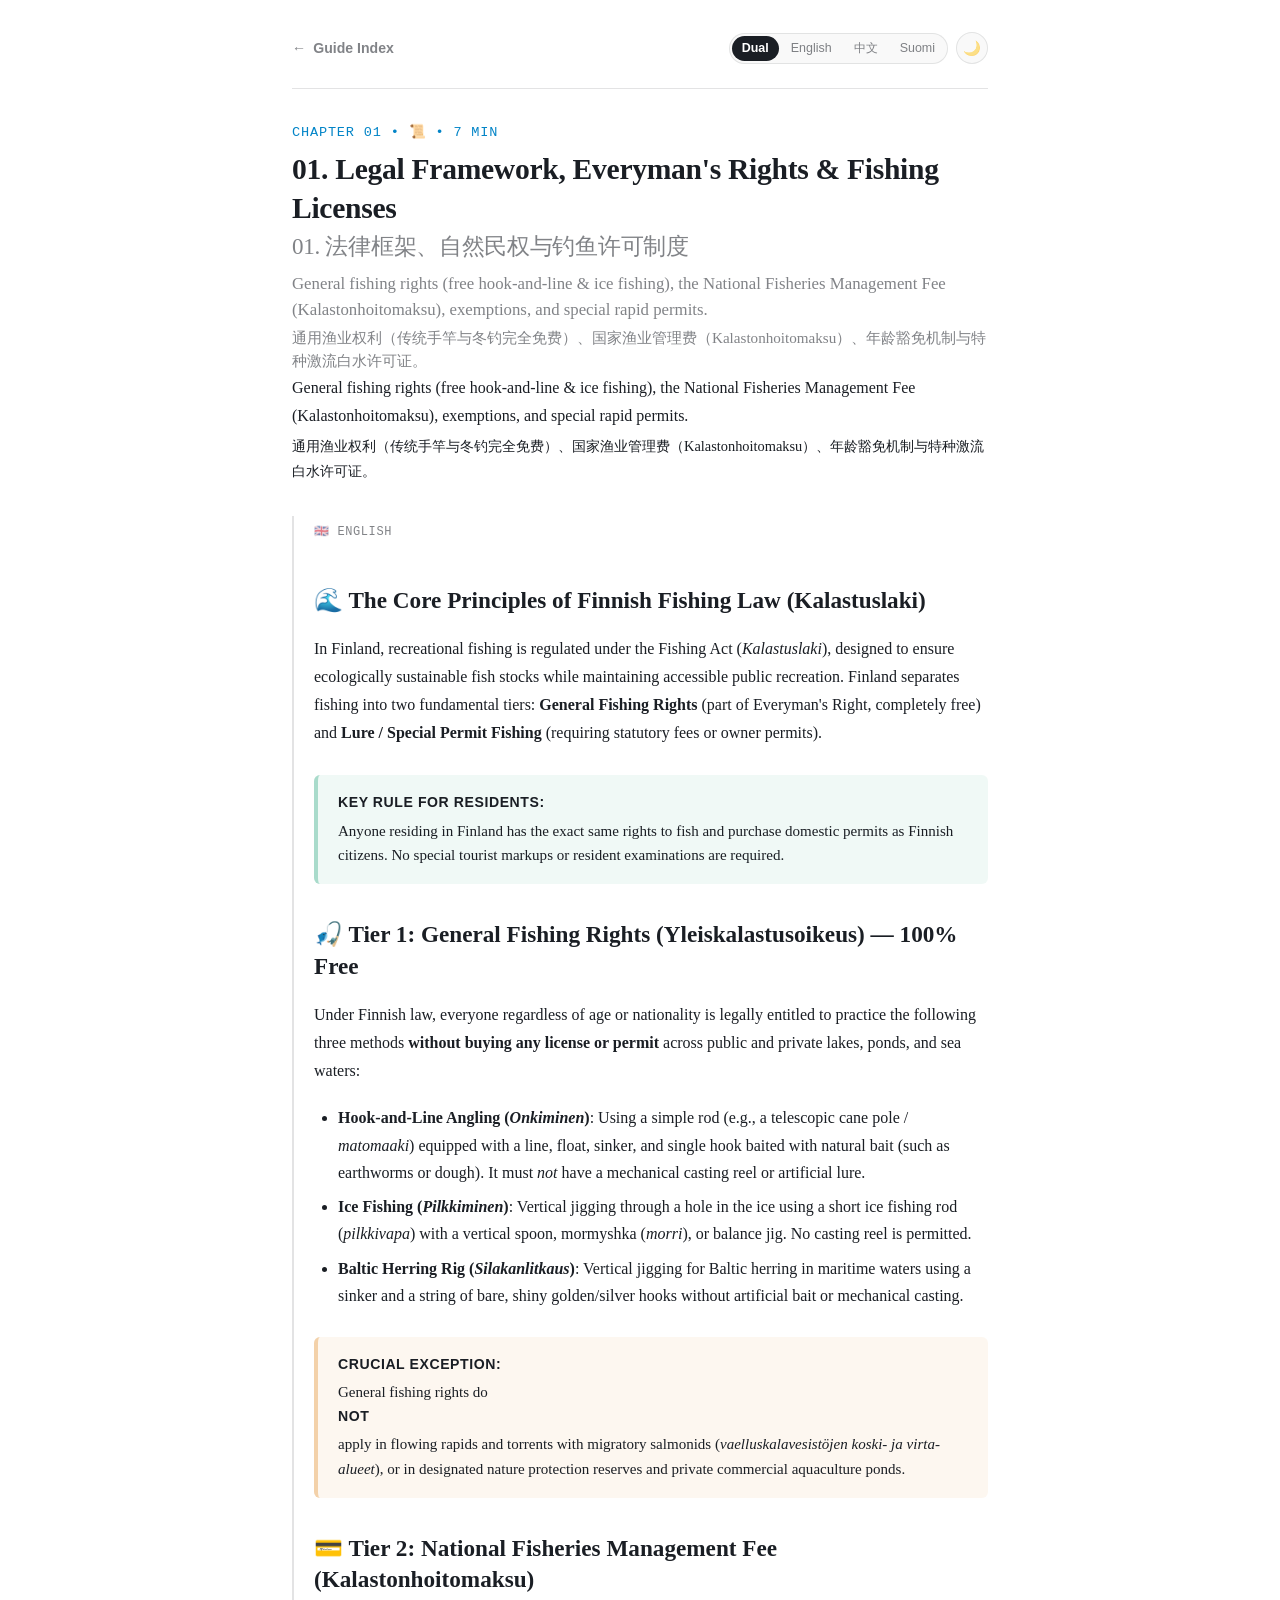
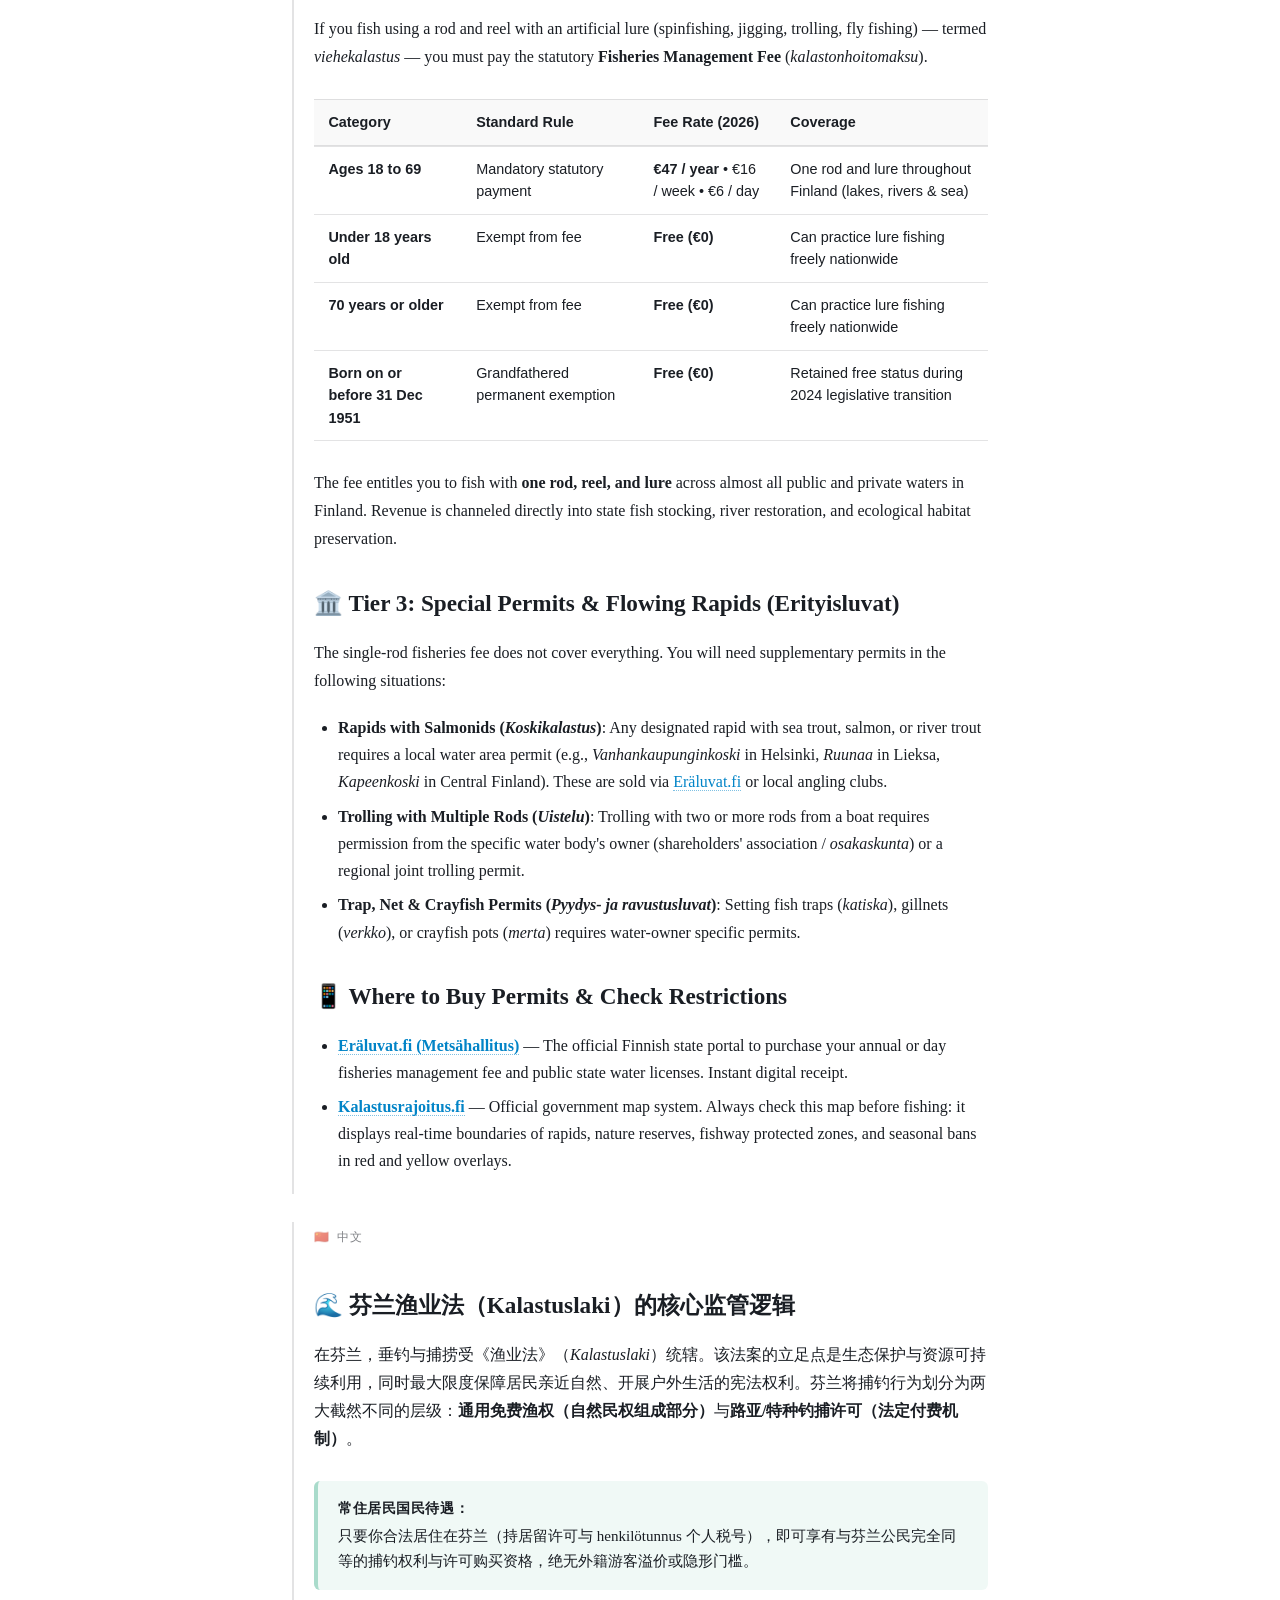
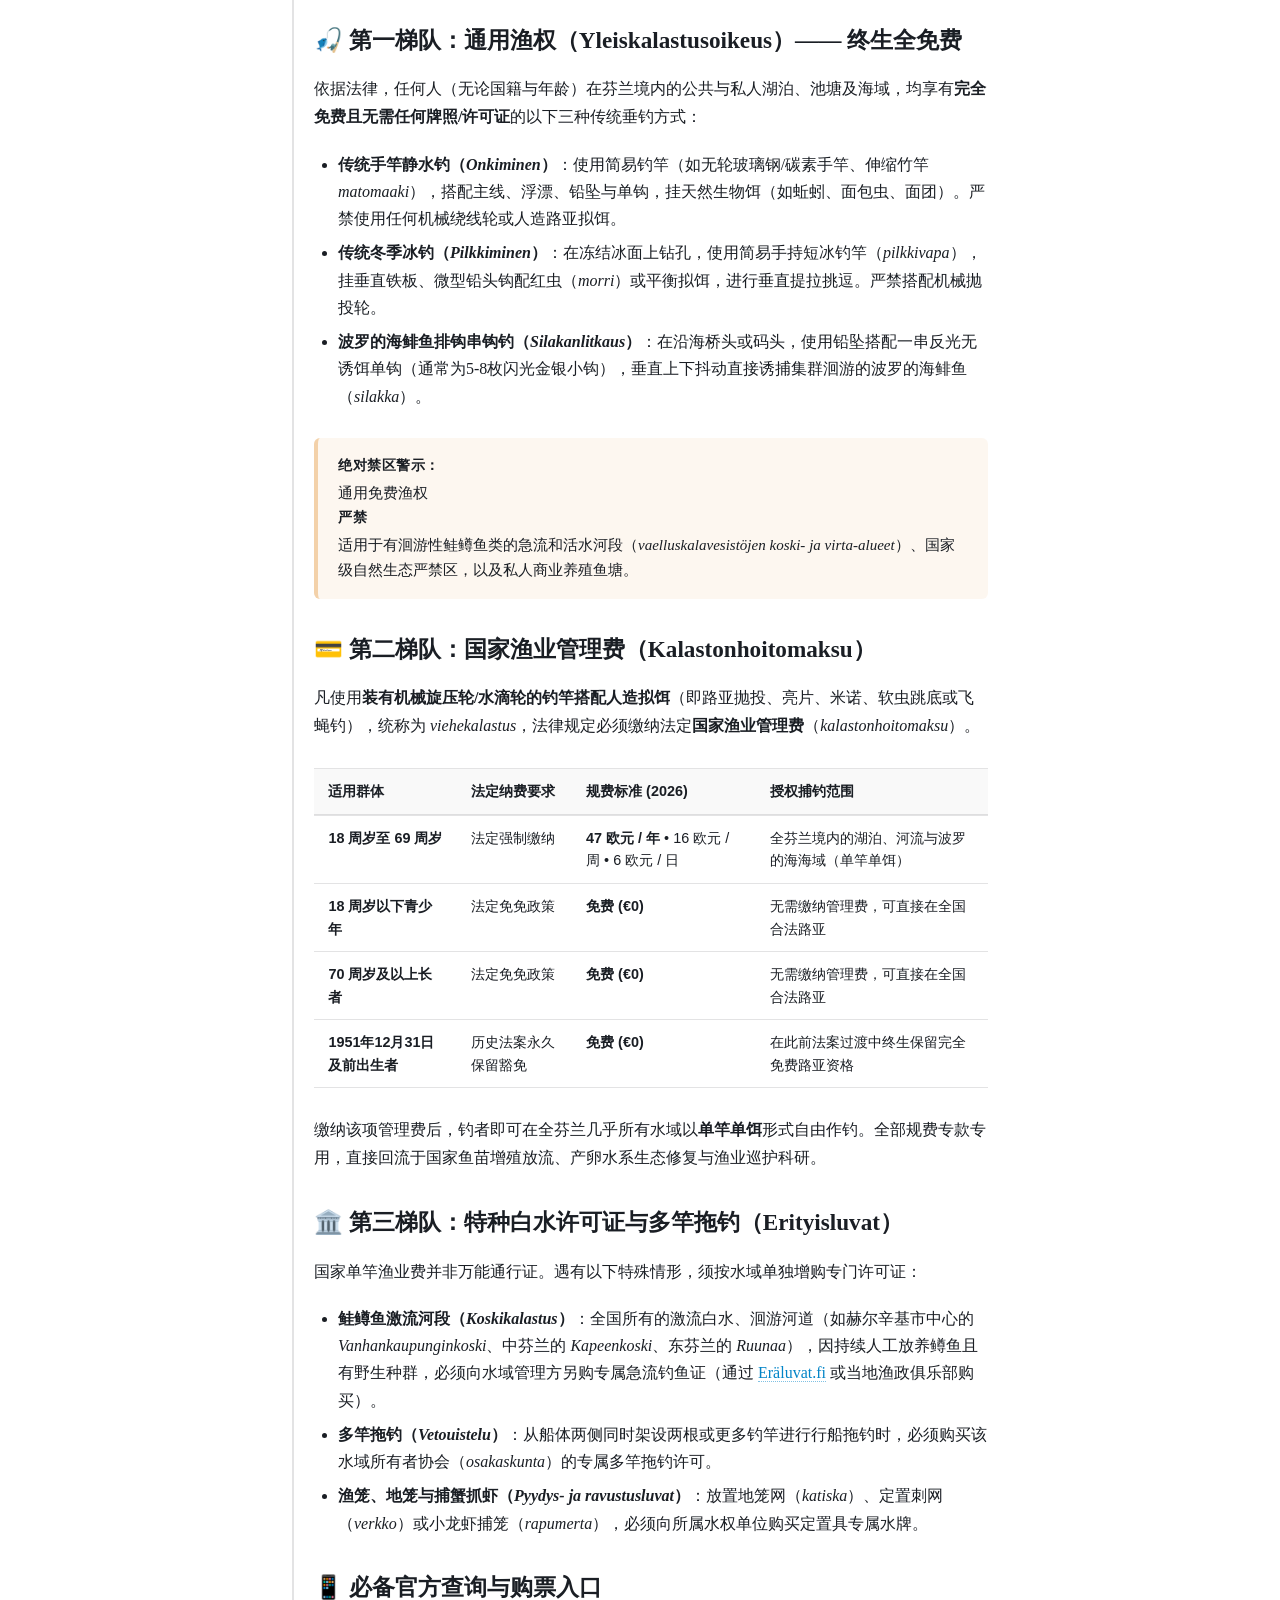
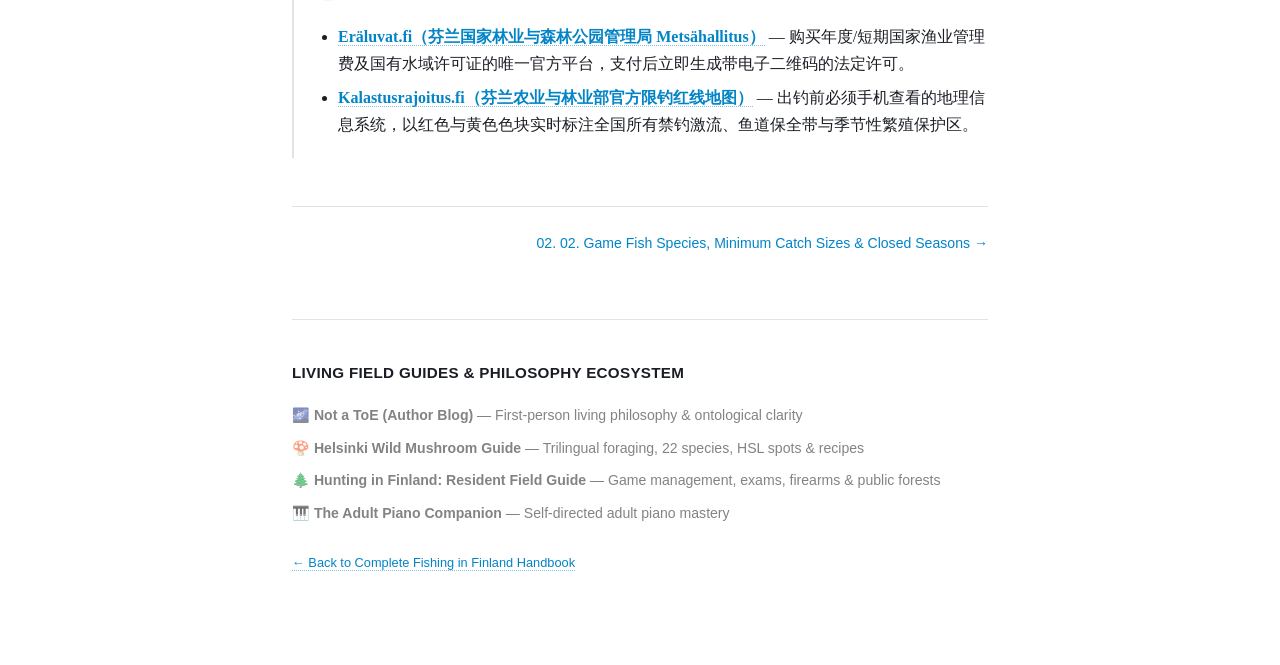
==== docs/01_legal_rights_and_licenses.html @ a0a4e31b "feat: initial commit for Fishing in Finland guide" ====
<!DOCTYPE html>
<html lang="en">
<head>
  <meta charset="UTF-8">
  <meta name="viewport" content="width=device-width, initial-scale=1.0">
  <title>01. Legal Framework, Everyman's Rights & Fishing Licenses | Fishing in Finland</title>
  <meta name="description" content="General fishing rights (free hook-and-line & ice fishing), the National Fisheries Management Fee (Kalastonhoitomaksu), exemptions, and special rapid permits.">
  <link rel="stylesheet" href="../styles.css?v=20260912">
  <link rel="icon" href="data:image/svg+xml,<svg xmlns=%22http://www.w3.org/2000/svg%22 viewBox=%220 0 100 100%22><text y=%22.9em%22 font-size=%2290%22>🎣</text></svg>">
</head>
<body>

  <div class="wrap">
    <!-- Top Navigation -->
    <nav class="top-nav" aria-label="Breadcrumb Navigation">
      <a href="../index.html" class="brand-badge">
        <span>←</span>
        <span>Guide Index</span>
      </a>

      <div class="top-controls">
        <div class="lang-switcher" role="group" aria-label="Language Mode">
          <button class="lang-btn active" data-mode="dual">Dual</button>
          <button class="lang-btn" data-mode="en">English</button>
          <button class="lang-btn" data-mode="zh">中文</button>
          <button class="lang-btn" data-mode="fi">Suomi</button>
        </div>
        <button id="theme-toggle-btn" class="theme-btn" title="Toggle Theme" aria-label="Toggle Theme">🌙</button>
      </div>
    </nav>

    <!-- Chapter Header -->
    <header class="chapter-header">
      <span class="chapter-num">Chapter 01 • 📜 • 7 min</span>
      <h1 id="chapter-title" class="chapter-title">
        <div>01. Legal Framework, Everyman's Rights & Fishing Licenses</div>
        <div style="font-size: 0.78em; color: var(--muted); font-weight: 500; margin-top: 0.25rem;">01. 法律框架、自然民权与钓鱼许可制度</div>
      </h1>
      <p id="chapter-subtitle" class="chapter-subtitle">
        <div>General fishing rights (free hook-and-line & ice fishing), the National Fisheries Management Fee (Kalastonhoitomaksu), exemptions, and special rapid permits.</div>
        <div style="font-size: 0.9em; margin-top: 0.25rem;">通用渔业权利（传统手竿与冬钓完全免费）、国家渔业管理费（Kalastonhoitomaksu）、年龄豁免机制与特种激流白水许可证。</div>
      </p>
    </header>

    <!-- Chapter Content Body -->
    <main id="chapter-body">
      <div class="dual-container">
        <div class="dual-lang-block">
          <span class="dual-lang-label">🇬🇧 English</span>
          <div class="content">
        <h2>🌊 The Core Principles of Finnish Fishing Law (Kalastuslaki)</h2>
        <p>In Finland, recreational fishing is regulated under the Fishing Act (<em>Kalastuslaki</em>), designed to ensure ecologically sustainable fish stocks while maintaining accessible public recreation. Finland separates fishing into two fundamental tiers: <strong>General Fishing Rights</strong> (part of Everyman's Right, completely free) and <strong>Lure / Special Permit Fishing</strong> (requiring statutory fees or owner permits).</p>

        <div class="callout callout-tip">
          <strong>Key Rule for Residents:</strong> Anyone residing in Finland has the exact same rights to fish and purchase domestic permits as Finnish citizens. No special tourist markups or resident examinations are required.
        </div>

        <h2>🎣 Tier 1: General Fishing Rights (Yleiskalastusoikeus) — 100% Free</h2>
        <p>Under Finnish law, everyone regardless of age or nationality is legally entitled to practice the following three methods <strong>without buying any license or permit</strong> across public and private lakes, ponds, and sea waters:</p>
        <ul>
          <li><strong>Hook-and-Line Angling (<em>Onkiminen</em>)</strong>: Using a simple rod (e.g., a telescopic cane pole / <em>matomaaki</em>) equipped with a line, float, sinker, and single hook baited with natural bait (such as earthworms or dough). It must <em>not</em> have a mechanical casting reel or artificial lure.</li>
          <li><strong>Ice Fishing (<em>Pilkkiminen</em>)</strong>: Vertical jigging through a hole in the ice using a short ice fishing rod (<em>pilkkivapa</em>) with a vertical spoon, mormyshka (<em>morri</em>), or balance jig. No casting reel is permitted.</li>
          <li><strong>Baltic Herring Rig (<em>Silakanlitkaus</em>)</strong>: Vertical jigging for Baltic herring in maritime waters using a sinker and a string of bare, shiny golden/silver hooks without artificial bait or mechanical casting.</li>
        </ul>

        <div class="callout callout-warning">
          <strong>Crucial Exception:</strong> General fishing rights do <strong>not</strong> apply in flowing rapids and torrents with migratory salmonids (<em>vaelluskalavesistöjen koski- ja virta-alueet</em>), or in designated nature protection reserves and private commercial aquaculture ponds.
        </div>

        <h2>💳 Tier 2: National Fisheries Management Fee (Kalastonhoitomaksu)</h2>
        <p>If you fish using a rod and reel with an artificial lure (spinfishing, jigging, trolling, fly fishing) — termed <em>viehekalastus</em> — you must pay the statutory <strong>Fisheries Management Fee</strong> (<em>kalastonhoitomaksu</em>).</p>

        <div class="table-wrap">
          <table>
            <thead>
              <tr>
                <th>Category</th>
                <th>Standard Rule</th>
                <th>Fee Rate (2026)</th>
                <th>Coverage</th>
              </tr>
            </thead>
            <tbody>
              <tr>
                <td><strong>Ages 18 to 69</strong></td>
                <td>Mandatory statutory payment</td>
                <td><strong>€47 / year</strong> • €16 / week • €6 / day</td>
                <td>One rod and lure throughout Finland (lakes, rivers & sea)</td>
              </tr>
              <tr>
                <td><strong>Under 18 years old</strong></td>
                <td>Exempt from fee</td>
                <td><strong>Free (€0)</strong></td>
                <td>Can practice lure fishing freely nationwide</td>
              </tr>
              <tr>
                <td><strong>70 years or older</strong></td>
                <td>Exempt from fee</td>
                <td><strong>Free (€0)</strong></td>
                <td>Can practice lure fishing freely nationwide</td>
              </tr>
              <tr>
                <td><strong>Born on or before 31 Dec 1951</strong></td>
                <td>Grandfathered permanent exemption</td>
                <td><strong>Free (€0)</strong></td>
                <td>Retained free status during 2024 legislative transition</td>
              </tr>
            </tbody>
          </table>
        </div>

        <p>The fee entitles you to fish with <strong>one rod, reel, and lure</strong> across almost all public and private waters in Finland. Revenue is channeled directly into state fish stocking, river restoration, and ecological habitat preservation.</p>

        <h2>🏛️ Tier 3: Special Permits & Flowing Rapids (Erityisluvat)</h2>
        <p>The single-rod fisheries fee does not cover everything. You will need supplementary permits in the following situations:</p>
        <ul>
          <li><strong>Rapids with Salmonids (<em>Koskikalastus</em>)</strong>: Any designated rapid with sea trout, salmon, or river trout requires a local water area permit (e.g., <em>Vanhankaupunginkoski</em> in Helsinki, <em>Ruunaa</em> in Lieksa, <em>Kapeenkoski</em> in Central Finland). These are sold via <a href="https://www.eraluvat.fi" target="_blank" rel="noopener">Eräluvat.fi</a> or local angling clubs.</li>
          <li><strong>Trolling with Multiple Rods (<em>Uistelu</em>)</strong>: Trolling with two or more rods from a boat requires permission from the specific water body's owner (shareholders' association / <em>osakaskunta</em>) or a regional joint trolling permit.</li>
          <li><strong>Trap, Net & Crayfish Permits (<em>Pyydys- ja ravustusluvat</em>)</strong>: Setting fish traps (<em>katiska</em>), gillnets (<em>verkko</em>), or crayfish pots (<em>merta</em>) requires water-owner specific permits.</li>
        </ul>

        <h2>📱 Where to Buy Permits & Check Restrictions</h2>
        <ul>
          <li><a href="https://www.eraluvat.fi" target="_blank" rel="noopener"><strong>Eräluvat.fi (Metsähallitus)</strong></a> — The official Finnish state portal to purchase your annual or day fisheries management fee and public state water licenses. Instant digital receipt.</li>
          <li><a href="https://www.kalastusrajoitus.fi" target="_blank" rel="noopener"><strong>Kalastusrajoitus.fi</strong></a> — Official government map system. Always check this map before fishing: it displays real-time boundaries of rapids, nature reserves, fishway protected zones, and seasonal bans in red and yellow overlays.</li>
        </ul>
      </div>
        </div>
        <div class="dual-lang-block">
          <span class="dual-lang-label">🇨🇳 中文</span>
          <div class="content">
        <h2>🌊 芬兰渔业法（Kalastuslaki）的核心监管逻辑</h2>
        <p>在芬兰，垂钓与捕捞受《渔业法》（<em>Kalastuslaki</em>）统辖。该法案的立足点是生态保护与资源可持续利用，同时最大限度保障居民亲近自然、开展户外生活的宪法权利。芬兰将捕钓行为划分为两大截然不同的层级：<strong>通用免费渔权（自然民权组成部分）</strong>与<strong>路亚/特种钓捕许可（法定付费机制）</strong>。</p>

        <div class="callout callout-tip">
          <strong>常住居民国民待遇：</strong> 只要你合法居住在芬兰（持居留许可与 henkilötunnus 个人税号），即可享有与芬兰公民完全同等的捕钓权利与许可购买资格，绝无外籍游客溢价或隐形门槛。
        </div>

        <h2>🎣 第一梯队：通用渔权（Yleiskalastusoikeus）—— 终生全免费</h2>
        <p>依据法律，任何人（无论国籍与年龄）在芬兰境内的公共与私人湖泊、池塘及海域，均享有<strong>完全免费且无需任何牌照/许可证</strong>的以下三种传统垂钓方式：</p>
        <ul>
          <li><strong>传统手竿静水钓（<em>Onkiminen</em>）</strong>：使用简易钓竿（如无轮玻璃钢/碳素手竿、伸缩竹竿 <em>matomaaki</em>），搭配主线、浮漂、铅坠与单钩，挂天然生物饵（如蚯蚓、面包虫、面团）。严禁使用任何机械绕线轮或人造路亚拟饵。</li>
          <li><strong>传统冬季冰钓（<em>Pilkkiminen</em>）</strong>：在冻结冰面上钻孔，使用简易手持短冰钓竿（<em>pilkkivapa</em>），挂垂直铁板、微型铅头钩配红虫（<em>morri</em>）或平衡拟饵，进行垂直提拉挑逗。严禁搭配机械抛投轮。</li>
          <li><strong>波罗的海鲱鱼排钩串钩钓（<em>Silakanlitkaus</em>）</strong>：在沿海桥头或码头，使用铅坠搭配一串反光无诱饵单钩（通常为5-8枚闪光金银小钩），垂直上下抖动直接诱捕集群洄游的波罗的海鲱鱼（<em>silakka</em>）。</li>
        </ul>

        <div class="callout callout-warning">
          <strong>绝对禁区警示：</strong> 通用免费渔权<strong>严禁</strong>适用于有洄游性鲑鳟鱼类的急流和活水河段（<em>vaelluskalavesistöjen koski- ja virta-alueet</em>）、国家级自然生态严禁区，以及私人商业养殖鱼塘。
        </div>

        <h2>💳 第二梯队：国家渔业管理费（Kalastonhoitomaksu）</h2>
        <p>凡使用<strong>装有机械旋压轮/水滴轮的钓竿搭配人造拟饵</strong>（即路亚抛投、亮片、米诺、软虫跳底或飞蝇钓），统称为 <em>viehekalastus</em>，法律规定必须缴纳法定<strong>国家渔业管理费</strong>（<em>kalastonhoitomaksu</em>）。</p>

        <div class="table-wrap">
          <table>
            <thead>
              <tr>
                <th>适用群体</th>
                <th>法定纳费要求</th>
                <th>规费标准 (2026)</th>
                <th>授权捕钓范围</th>
              </tr>
            </thead>
            <tbody>
              <tr>
                <td><strong>18 周岁至 69 周岁</strong></td>
                <td>法定强制缴纳</td>
                <td><strong>47 欧元 / 年</strong> • 16 欧元 / 周 • 6 欧元 / 日</td>
                <td>全芬兰境内的湖泊、河流与波罗的海海域（单竿单饵）</td>
              </tr>
              <tr>
                <td><strong>18 周岁以下青少年</strong></td>
                <td>法定免免政策</td>
                <td><strong>免费 (€0)</strong></td>
                <td>无需缴纳管理费，可直接在全国合法路亚</td>
              </tr>
              <tr>
                <td><strong>70 周岁及以上长者</strong></td>
                <td>法定免免政策</td>
                <td><strong>免费 (€0)</strong></td>
                <td>无需缴纳管理费，可直接在全国合法路亚</td>
              </tr>
              <tr>
                <td><strong>1951年12月31日及前出生者</strong></td>
                <td>历史法案永久保留豁免</td>
                <td><strong>免费 (€0)</strong></td>
                <td>在此前法案过渡中终生保留完全免费路亚资格</td>
              </tr>
            </tbody>
          </table>
        </div>

        <p>缴纳该项管理费后，钓者即可在全芬兰几乎所有水域以<strong>单竿单饵</strong>形式自由作钓。全部规费专款专用，直接回流于国家鱼苗增殖放流、产卵水系生态修复与渔业巡护科研。</p>

        <h2>🏛️ 第三梯队：特种白水许可证与多竿拖钓（Erityisluvat）</h2>
        <p>国家单竿渔业费并非万能通行证。遇有以下特殊情形，须按水域单独增购专门许可证：</p>
        <ul>
          <li><strong>鲑鳟鱼激流河段（<em>Koskikalastus</em>）</strong>：全国所有的激流白水、洄游河道（如赫尔辛基市中心的 <em>Vanhankaupunginkoski</em>、中芬兰的 <em>Kapeenkoski</em>、东芬兰的 <em>Ruunaa</em>），因持续人工放养鳟鱼且有野生种群，必须向水域管理方另购专属急流钓鱼证（通过 <a href="https://www.eraluvat.fi" target="_blank" rel="noopener">Eräluvat.fi</a> 或当地渔政俱乐部购买）。</li>
          <li><strong>多竿拖钓（<em>Vetouistelu</em>）</strong>：从船体两侧同时架设两根或更多钓竿进行行船拖钓时，必须购买该水域所有者协会（<em>osakaskunta</em>）的专属多竿拖钓许可。</li>
          <li><strong>渔笼、地笼与捕蟹抓虾（<em>Pyydys- ja ravustusluvat</em>）</strong>：放置地笼网（<em>katiska</em>）、定置刺网（<em>verkko</em>）或小龙虾捕笼（<em>rapumerta</em>），必须向所属水权单位购买定置具专属水牌。</li>
        </ul>

        <h2>📱 必备官方查询与购票入口</h2>
        <ul>
          <li><a href="https://www.eraluvat.fi" target="_blank" rel="noopener"><strong>Eräluvat.fi（芬兰国家林业与森林公园管理局 Metsähallitus）</strong></a> — 购买年度/短期国家渔业管理费及国有水域许可证的唯一官方平台，支付后立即生成带电子二维码的法定许可。</li>
          <li><a href="https://www.kalastusrajoitus.fi" target="_blank" rel="noopener"><strong>Kalastusrajoitus.fi（芬兰农业与林业部官方限钓红线地图）</strong></a> — 出钓前必须手机查看的地理信息系统，以红色与黄色色块实时标注全国所有禁钓激流、鱼道保全带与季节性繁殖保护区。</li>
        </ul>
      </div>
        </div>
      </div>
    </main>

    <!-- Prev / Next Navigation -->
    <nav class="doc-nav-bar" aria-label="Chapter Pagination">
      <span></span>
      <a href="02_fish_species_and_regulations.html" class="doc-nav-link">02. 02. Game Fish Species, Minimum Catch Sizes & Closed Seasons →</a>
    </nav>

    <!-- Footer -->
    <footer class="site-footer">
      <h3 class="footer-ecosystem-title">Living Field Guides & Philosophy Ecosystem</h3>
      <ul class="footer-links">
        <li>🌌 <a href="https://powerpig99.github.io/not-a-toe/" target="_blank" rel="noopener"><strong>Not a ToE (Author Blog)</strong> — First-person living philosophy & ontological clarity</a></li>
        <li>🍄 <a href="https://powerpig99.github.io/helsinki-mushroom-guide/" target="_blank" rel="noopener"><strong>Helsinki Wild Mushroom Guide</strong> — Trilingual foraging, 22 species, HSL spots & recipes</a></li>
        <li>🌲 <a href="https://powerpig99.github.io/hunting-in-finland/" target="_blank" rel="noopener"><strong>Hunting in Finland: Resident Field Guide</strong> — Game management, exams, firearms & public forests</a></li>
        <li>🎹 <a href="https://powerpig99.github.io/adult-piano-guide/" target="_blank" rel="noopener"><strong>The Adult Piano Companion</strong> — Self-directed adult piano mastery</a></li>
      </ul>
      <div class="footer-meta">
        <p><a href="../index.html">← Back to Complete Fishing in Finland Handbook</a></p>
      </div>
    </footer>
  </div>

  <script>
    (function () {
      const chapter = {"id":"ch1","num":"01","icon":"📜","slug":"legal_rights_and_licenses","title":{"en":"01. Legal Framework, Everyman's Rights & Fishing Licenses","zh":"01. 法律框架、自然民权与钓鱼许可制度","fi":"01. Lainsäädäntö, jokamiehenoikeudet ja kalastusluvat"},"subtitle":{"en":"General fishing rights (free hook-and-line & ice fishing), the National Fisheries Management Fee (Kalastonhoitomaksu), exemptions, and special rapid permits.","zh":"通用渔业权利（传统手竿与冬钓完全免费）、国家渔业管理费（Kalastonhoitomaksu）、年龄豁免机制与特种激流白水许可证。","fi":"Yleiskalastusoikeus (onkiminen ja pilkkiminen), kalastonhoitomaksu, ikävapautukset ja koskikohtaiset erityisluvat."},"readTime":"7 min","content":{"en":"\n        <h2>🌊 The Core Principles of Finnish Fishing Law (Kalastuslaki)</h2>\n        <p>In Finland, recreational fishing is regulated under the Fishing Act (<em>Kalastuslaki</em>), designed to ensure ecologically sustainable fish stocks while maintaining accessible public recreation. Finland separates fishing into two fundamental tiers: <strong>General Fishing Rights</strong> (part of Everyman's Right, completely free) and <strong>Lure / Special Permit Fishing</strong> (requiring statutory fees or owner permits).</p>\n\n        <div class=\"callout callout-tip\">\n          <strong>Key Rule for Residents:</strong> Anyone residing in Finland has the exact same rights to fish and purchase domestic permits as Finnish citizens. No special tourist markups or resident examinations are required.\n        </div>\n\n        <h2>🎣 Tier 1: General Fishing Rights (Yleiskalastusoikeus) — 100% Free</h2>\n        <p>Under Finnish law, everyone regardless of age or nationality is legally entitled to practice the following three methods <strong>without buying any license or permit</strong> across public and private lakes, ponds, and sea waters:</p>\n        <ul>\n          <li><strong>Hook-and-Line Angling (<em>Onkiminen</em>)</strong>: Using a simple rod (e.g., a telescopic cane pole / <em>matomaaki</em>) equipped with a line, float, sinker, and single hook baited with natural bait (such as earthworms or dough). It must <em>not</em> have a mechanical casting reel or artificial lure.</li>\n          <li><strong>Ice Fishing (<em>Pilkkiminen</em>)</strong>: Vertical jigging through a hole in the ice using a short ice fishing rod (<em>pilkkivapa</em>) with a vertical spoon, mormyshka (<em>morri</em>), or balance jig. No casting reel is permitted.</li>\n          <li><strong>Baltic Herring Rig (<em>Silakanlitkaus</em>)</strong>: Vertical jigging for Baltic herring in maritime waters using a sinker and a string of bare, shiny golden/silver hooks without artificial bait or mechanical casting.</li>\n        </ul>\n\n        <div class=\"callout callout-warning\">\n          <strong>Crucial Exception:</strong> General fishing rights do <strong>not</strong> apply in flowing rapids and torrents with migratory salmonids (<em>vaelluskalavesistöjen koski- ja virta-alueet</em>), or in designated nature protection reserves and private commercial aquaculture ponds.\n        </div>\n\n        <h2>💳 Tier 2: National Fisheries Management Fee (Kalastonhoitomaksu)</h2>\n        <p>If you fish using a rod and reel with an artificial lure (spinfishing, jigging, trolling, fly fishing) — termed <em>viehekalastus</em> — you must pay the statutory <strong>Fisheries Management Fee</strong> (<em>kalastonhoitomaksu</em>).</p>\n\n        <div class=\"table-wrap\">\n          <table>\n            <thead>\n              <tr>\n                <th>Category</th>\n                <th>Standard Rule</th>\n                <th>Fee Rate (2026)</th>\n                <th>Coverage</th>\n              </tr>\n            </thead>\n            <tbody>\n              <tr>\n                <td><strong>Ages 18 to 69</strong></td>\n                <td>Mandatory statutory payment</td>\n                <td><strong>€47 / year</strong> • €16 / week • €6 / day</td>\n                <td>One rod and lure throughout Finland (lakes, rivers & sea)</td>\n              </tr>\n              <tr>\n                <td><strong>Under 18 years old</strong></td>\n                <td>Exempt from fee</td>\n                <td><strong>Free (€0)</strong></td>\n                <td>Can practice lure fishing freely nationwide</td>\n              </tr>\n              <tr>\n                <td><strong>70 years or older</strong></td>\n                <td>Exempt from fee</td>\n                <td><strong>Free (€0)</strong></td>\n                <td>Can practice lure fishing freely nationwide</td>\n              </tr>\n              <tr>\n                <td><strong>Born on or before 31 Dec 1951</strong></td>\n                <td>Grandfathered permanent exemption</td>\n                <td><strong>Free (€0)</strong></td>\n                <td>Retained free status during 2024 legislative transition</td>\n              </tr>\n            </tbody>\n          </table>\n        </div>\n\n        <p>The fee entitles you to fish with <strong>one rod, reel, and lure</strong> across almost all public and private waters in Finland. Revenue is channeled directly into state fish stocking, river restoration, and ecological habitat preservation.</p>\n\n        <h2>🏛️ Tier 3: Special Permits & Flowing Rapids (Erityisluvat)</h2>\n        <p>The single-rod fisheries fee does not cover everything. You will need supplementary permits in the following situations:</p>\n        <ul>\n          <li><strong>Rapids with Salmonids (<em>Koskikalastus</em>)</strong>: Any designated rapid with sea trout, salmon, or river trout requires a local water area permit (e.g., <em>Vanhankaupunginkoski</em> in Helsinki, <em>Ruunaa</em> in Lieksa, <em>Kapeenkoski</em> in Central Finland). These are sold via <a href=\"https://www.eraluvat.fi\" target=\"_blank\" rel=\"noopener\">Eräluvat.fi</a> or local angling clubs.</li>\n          <li><strong>Trolling with Multiple Rods (<em>Uistelu</em>)</strong>: Trolling with two or more rods from a boat requires permission from the specific water body's owner (shareholders' association / <em>osakaskunta</em>) or a regional joint trolling permit.</li>\n          <li><strong>Trap, Net & Crayfish Permits (<em>Pyydys- ja ravustusluvat</em>)</strong>: Setting fish traps (<em>katiska</em>), gillnets (<em>verkko</em>), or crayfish pots (<em>merta</em>) requires water-owner specific permits.</li>\n        </ul>\n\n        <h2>📱 Where to Buy Permits & Check Restrictions</h2>\n        <ul>\n          <li><a href=\"https://www.eraluvat.fi\" target=\"_blank\" rel=\"noopener\"><strong>Eräluvat.fi (Metsähallitus)</strong></a> — The official Finnish state portal to purchase your annual or day fisheries management fee and public state water licenses. Instant digital receipt.</li>\n          <li><a href=\"https://www.kalastusrajoitus.fi\" target=\"_blank\" rel=\"noopener\"><strong>Kalastusrajoitus.fi</strong></a> — Official government map system. Always check this map before fishing: it displays real-time boundaries of rapids, nature reserves, fishway protected zones, and seasonal bans in red and yellow overlays.</li>\n        </ul>\n      ","zh":"\n        <h2>🌊 芬兰渔业法（Kalastuslaki）的核心监管逻辑</h2>\n        <p>在芬兰，垂钓与捕捞受《渔业法》（<em>Kalastuslaki</em>）统辖。该法案的立足点是生态保护与资源可持续利用，同时最大限度保障居民亲近自然、开展户外生活的宪法权利。芬兰将捕钓行为划分为两大截然不同的层级：<strong>通用免费渔权（自然民权组成部分）</strong>与<strong>路亚/特种钓捕许可（法定付费机制）</strong>。</p>\n\n        <div class=\"callout callout-tip\">\n          <strong>常住居民国民待遇：</strong> 只要你合法居住在芬兰（持居留许可与 henkilötunnus 个人税号），即可享有与芬兰公民完全同等的捕钓权利与许可购买资格，绝无外籍游客溢价或隐形门槛。\n        </div>\n\n        <h2>🎣 第一梯队：通用渔权（Yleiskalastusoikeus）—— 终生全免费</h2>\n        <p>依据法律，任何人（无论国籍与年龄）在芬兰境内的公共与私人湖泊、池塘及海域，均享有<strong>完全免费且无需任何牌照/许可证</strong>的以下三种传统垂钓方式：</p>\n        <ul>\n          <li><strong>传统手竿静水钓（<em>Onkiminen</em>）</strong>：使用简易钓竿（如无轮玻璃钢/碳素手竿、伸缩竹竿 <em>matomaaki</em>），搭配主线、浮漂、铅坠与单钩，挂天然生物饵（如蚯蚓、面包虫、面团）。严禁使用任何机械绕线轮或人造路亚拟饵。</li>\n          <li><strong>传统冬季冰钓（<em>Pilkkiminen</em>）</strong>：在冻结冰面上钻孔，使用简易手持短冰钓竿（<em>pilkkivapa</em>），挂垂直铁板、微型铅头钩配红虫（<em>morri</em>）或平衡拟饵，进行垂直提拉挑逗。严禁搭配机械抛投轮。</li>\n          <li><strong>波罗的海鲱鱼排钩串钩钓（<em>Silakanlitkaus</em>）</strong>：在沿海桥头或码头，使用铅坠搭配一串反光无诱饵单钩（通常为5-8枚闪光金银小钩），垂直上下抖动直接诱捕集群洄游的波罗的海鲱鱼（<em>silakka</em>）。</li>\n        </ul>\n\n        <div class=\"callout callout-warning\">\n          <strong>绝对禁区警示：</strong> 通用免费渔权<strong>严禁</strong>适用于有洄游性鲑鳟鱼类的急流和活水河段（<em>vaelluskalavesistöjen koski- ja virta-alueet</em>）、国家级自然生态严禁区，以及私人商业养殖鱼塘。\n        </div>\n\n        <h2>💳 第二梯队：国家渔业管理费（Kalastonhoitomaksu）</h2>\n        <p>凡使用<strong>装有机械旋压轮/水滴轮的钓竿搭配人造拟饵</strong>（即路亚抛投、亮片、米诺、软虫跳底或飞蝇钓），统称为 <em>viehekalastus</em>，法律规定必须缴纳法定<strong>国家渔业管理费</strong>（<em>kalastonhoitomaksu</em>）。</p>\n\n        <div class=\"table-wrap\">\n          <table>\n            <thead>\n              <tr>\n                <th>适用群体</th>\n                <th>法定纳费要求</th>\n                <th>规费标准 (2026)</th>\n                <th>授权捕钓范围</th>\n              </tr>\n            </thead>\n            <tbody>\n              <tr>\n                <td><strong>18 周岁至 69 周岁</strong></td>\n                <td>法定强制缴纳</td>\n                <td><strong>47 欧元 / 年</strong> • 16 欧元 / 周 • 6 欧元 / 日</td>\n                <td>全芬兰境内的湖泊、河流与波罗的海海域（单竿单饵）</td>\n              </tr>\n              <tr>\n                <td><strong>18 周岁以下青少年</strong></td>\n                <td>法定免免政策</td>\n                <td><strong>免费 (€0)</strong></td>\n                <td>无需缴纳管理费，可直接在全国合法路亚</td>\n              </tr>\n              <tr>\n                <td><strong>70 周岁及以上长者</strong></td>\n                <td>法定免免政策</td>\n                <td><strong>免费 (€0)</strong></td>\n                <td>无需缴纳管理费，可直接在全国合法路亚</td>\n              </tr>\n              <tr>\n                <td><strong>1951年12月31日及前出生者</strong></td>\n                <td>历史法案永久保留豁免</td>\n                <td><strong>免费 (€0)</strong></td>\n                <td>在此前法案过渡中终生保留完全免费路亚资格</td>\n              </tr>\n            </tbody>\n          </table>\n        </div>\n\n        <p>缴纳该项管理费后，钓者即可在全芬兰几乎所有水域以<strong>单竿单饵</strong>形式自由作钓。全部规费专款专用，直接回流于国家鱼苗增殖放流、产卵水系生态修复与渔业巡护科研。</p>\n\n        <h2>🏛️ 第三梯队：特种白水许可证与多竿拖钓（Erityisluvat）</h2>\n        <p>国家单竿渔业费并非万能通行证。遇有以下特殊情形，须按水域单独增购专门许可证：</p>\n        <ul>\n          <li><strong>鲑鳟鱼激流河段（<em>Koskikalastus</em>）</strong>：全国所有的激流白水、洄游河道（如赫尔辛基市中心的 <em>Vanhankaupunginkoski</em>、中芬兰的 <em>Kapeenkoski</em>、东芬兰的 <em>Ruunaa</em>），因持续人工放养鳟鱼且有野生种群，必须向水域管理方另购专属急流钓鱼证（通过 <a href=\"https://www.eraluvat.fi\" target=\"_blank\" rel=\"noopener\">Eräluvat.fi</a> 或当地渔政俱乐部购买）。</li>\n          <li><strong>多竿拖钓（<em>Vetouistelu</em>）</strong>：从船体两侧同时架设两根或更多钓竿进行行船拖钓时，必须购买该水域所有者协会（<em>osakaskunta</em>）的专属多竿拖钓许可。</li>\n          <li><strong>渔笼、地笼与捕蟹抓虾（<em>Pyydys- ja ravustusluvat</em>）</strong>：放置地笼网（<em>katiska</em>）、定置刺网（<em>verkko</em>）或小龙虾捕笼（<em>rapumerta</em>），必须向所属水权单位购买定置具专属水牌。</li>\n        </ul>\n\n        <h2>📱 必备官方查询与购票入口</h2>\n        <ul>\n          <li><a href=\"https://www.eraluvat.fi\" target=\"_blank\" rel=\"noopener\"><strong>Eräluvat.fi（芬兰国家林业与森林公园管理局 Metsähallitus）</strong></a> — 购买年度/短期国家渔业管理费及国有水域许可证的唯一官方平台，支付后立即生成带电子二维码的法定许可。</li>\n          <li><a href=\"https://www.kalastusrajoitus.fi\" target=\"_blank\" rel=\"noopener\"><strong>Kalastusrajoitus.fi（芬兰农业与林业部官方限钓红线地图）</strong></a> — 出钓前必须手机查看的地理信息系统，以红色与黄色色块实时标注全国所有禁钓激流、鱼道保全带与季节性繁殖保护区。</li>\n        </ul>\n      ","fi":"\n        <h2>🌊 Kalastuslain perusperiaatteet</h2>\n        <p>Suomen kalastuslaki säätelee vapaa-ajankalastusta tavoitteenaan kalakantojen kestävä ja monipuolinen hyödyntäminen sekä luonnonmukainen lisääntyminen. Laki jakaa kalastuksen selkeästi <strong>yleiskalastusoikeuksiin</strong> (jokamiehenoikeus, maksuton) ja <strong>luvanvaraiseen viehe- ja erityiskalastukseen</strong>.</p>\n\n        <div class=\"callout callout-tip\">\n          <strong>Yhdenvertaisuusperiaate:</strong> Kaikilla Suomessa pysyvästi tai tilapäisesti asuvilla henkilöillä on samat oikeudet kalastaa ja hankkia lupia kuin Suomen kansalaisilla. Erillisiä ulkomaalaismaksuja tai tutkintoja ei vaadita.\n        </div>\n\n        <h2>🎣 1. Maksuttomat yleiskalastusoikeudet</h2>\n        <p>Seuraavat kalastusmuodot ovat kaikille maksuttomia ilman erillisiä lupia useimmilla järvillä, lammilla ja merialueilla:</p>\n        <ul>\n          <li><strong>Onkiminen</strong>: Kalastus yhdellä vavalla ilman heittokalastukseen soveltuvaa kelaa, käyttäen luonnollista syöttiä (esim. mato) ja painoa/kohoa.</li>\n          <li><strong>Pilkkiminen</strong>: Pystysuuntainen kalastus jään läpi lyhyellä pilkkivavalla käyttäen pilkkiä tai morria ilman heittokelaa.</li>\n          <li><strong>Silakanlitkaus</strong>: Merialueilla harjoitettava silakan pyynti käyttäen painoa ja useita kirkkaita koukkuja ilman syöttiä tai heittokalastusta.</li>\n        </ul>\n\n        <div class=\"callout callout-warning\">\n          <strong>Tärkeä rajoitus:</strong> Yleiskalastusoikeudet eivät päde vaelluskalavesistöjen koski- ja virta-alueilla, luonnonsuojelualueilla tai yksityisillä istukaslammilla.\n        </div>\n\n        <h2>💳 2. Kalastonhoitomaksu</h2>\n        <p>Viehekalastusta (heittokalastus kelalla ja vavalla, uistelu, jigaus tai perhokalastus) harjoittavan <strong>18–69-vuotiaan</strong> on maksettava valtiollinen kalastonhoitomaksu.</p>\n\n        <div class=\"table-wrap\">\n          <table>\n            <thead>\n              <tr>\n                <th>Ryhmä</th>\n                <th>Velvollisuus</th>\n                <th>Hinta (2026)</th>\n                <th>Oikeudet</th>\n              </tr>\n            </thead>\n            <tbody>\n              <tr>\n                <td><strong>18–69-vuotiaat</strong></td>\n                <td>Lakisääteinen maksu</td>\n                <td><strong>47 € / vuosi</strong> • 16 € / viikko • 6 € / vrk</td>\n                <td>Viehekalastus yhdellä vavalla lähes koko maassa</td>\n              </tr>\n              <tr>\n                <td><strong>Alle 18-vuotiaat</strong></td>\n                <td>Maksuvapautus</td>\n                <td><strong>Maksuton (0 €)</strong></td>\n                <td>Oikeus viehekalastukseen yhdellä vavalla</td>\n              </tr>\n              <tr>\n                <td><strong>70 vuotta täyttäneet</strong></td>\n                <td>Maksuvapautus</td>\n                <td><strong>Maksuton (0 €)</strong></td>\n                <td>Oikeus viehekalastukseen yhdellä vavalla</td>\n              </tr>\n            </tbody>\n          </table>\n        </div>\n\n        <h2>🏛️ 3. Erityisluvat ja koskialueet</h2>\n        <p>Erityislupa tarvitaan aina vaelluskalavesistöjen koskissa (esim. Vanhankaupunginkoski Helsingissä), useammalla kuin yhdellä vavalla uisteltaessa sekä pyydyskalastuksessa (katiskat, verkot, rapumerrat).</p>\n\n        <h2>📱 Viralliset palvelut</h2>\n        <ul>\n          <li><a href=\"https://www.eraluvat.fi\" target=\"_blank\" rel=\"noopener\"><strong>Eräluvat.fi</strong></a> — Kalastonhoitomaksun ja valtion kalastuslupien virallinen verkkokauppa.</li>\n          <li><a href=\"https://www.kalastusrajoitus.fi\" target=\"_blank\" rel=\"noopener\"><strong>Kalastusrajoitus.fi</strong></a> — Maa- ja metsätalousministeriön karttapalvelu kielto- ja rajoitusalueista.</li>\n        </ul>\n      "}};
      let currentMode = localStorage.getItem('fishing_lang_mode') || 'dual';
      let currentTheme = localStorage.getItem('fishing_theme') || (window.matchMedia('(prefers-color-scheme: dark)').matches ? 'dark' : 'light');

      const htmlEl = document.documentElement;
      const titleEl = document.getElementById('chapter-title');
      const subEl = document.getElementById('chapter-subtitle');
      const bodyEl = document.getElementById('chapter-body');
      const langBtns = document.querySelectorAll('.lang-btn');
      const themeBtn = document.getElementById('theme-toggle-btn');

      function initTheme() {
        htmlEl.setAttribute('data-theme', currentTheme);
        if (themeBtn) themeBtn.innerHTML = currentTheme === 'dark' ? '☀️' : '🌙';
      }

      function toggleTheme() {
        currentTheme = currentTheme === 'dark' ? 'light' : 'dark';
        htmlEl.setAttribute('data-theme', currentTheme);
        localStorage.setItem('fishing_theme', currentTheme);
        if (themeBtn) themeBtn.innerHTML = currentTheme === 'dark' ? '☀️' : '🌙';
      }

      function updateLanguage(mode) {
        currentMode = mode;
        localStorage.setItem('fishing_lang_mode', mode);

        langBtns.forEach(btn => {
          if (btn.dataset.mode === mode) btn.classList.add('active');
          else btn.classList.remove('active');
        });

        if (mode === 'dual') {
          titleEl.innerHTML = '<div>' + chapter.title.en + '</div><div style="font-size: 0.78em; color: var(--muted); font-weight: 500; margin-top: 0.25rem;">' + chapter.title.zh + '</div>';
          subEl.innerHTML = '<div>' + chapter.subtitle.en + '</div><div style="font-size: 0.9em; margin-top: 0.25rem;">' + chapter.subtitle.zh + '</div>';
          bodyEl.innerHTML = '<div class="dual-container"><div class="dual-lang-block"><span class="dual-lang-label">🇬🇧 English</span><div class="content">' + chapter.content.en + '</div></div><div class="dual-lang-block"><span class="dual-lang-label">🇨🇳 中文</span><div class="content">' + chapter.content.zh + '</div></div></div>';
        } else {
          titleEl.innerHTML = chapter.title[mode] || chapter.title.en;
          subEl.innerHTML = chapter.subtitle[mode] || chapter.subtitle.en;
          bodyEl.innerHTML = '<div class="content">' + (chapter.content[mode] || chapter.content.en) + '</div>';
        }
      }

      langBtns.forEach(btn => {
        btn.addEventListener('click', () => updateLanguage(btn.dataset.mode));
      });

      if (themeBtn) themeBtn.addEventListener('click', toggleTheme);

      initTheme();
      updateLanguage(currentMode);
    })();
  </script>
</body>
</html>
---- styles.css ----
:root {
  --bg: #0d1117;
  --fg: #f0f3f6;
  --muted: color-mix(in srgb, var(--fg) 60%, transparent);
  --rule: color-mix(in srgb, var(--fg) 15%, transparent);
  --card-bg: color-mix(in srgb, var(--fg) 4%, transparent);
  --card-hover: color-mix(in srgb, var(--fg) 7%, transparent);
  --card-border: color-mix(in srgb, var(--fg) 12%, transparent);
  --accent: #38bdf8;
  --accent-soft: rgba(56, 189, 248, 0.12);
  --callout-note-bg: rgba(56, 189, 248, 0.08);
  --callout-note-border: rgba(56, 189, 248, 0.35);
  --callout-warn-bg: rgba(251, 191, 36, 0.08);
  --callout-warn-border: rgba(251, 191, 36, 0.35);
  --callout-tip-bg: rgba(52, 211, 153, 0.08);
  --callout-tip-border: rgba(52, 211, 153, 0.35);
  --measure: 46rem;
  --font-serif: Georgia, Cambria, "Times New Roman", Times, serif;
  --font-sans: -apple-system, BlinkMacSystemFont, "Segoe UI", Roboto, Helvetica, Arial, sans-serif;
  --font-mono: ui-monospace, "SF Mono", Monaco, Consolas, monospace;
}

@media (prefers-color-scheme: light) {
  :root:not([data-theme="dark"]) {
    --bg: #ffffff;
    --fg: #1a1e24;
    --muted: color-mix(in srgb, var(--fg) 55%, transparent);
    --rule: color-mix(in srgb, var(--fg) 12%, transparent);
    --card-bg: color-mix(in srgb, var(--fg) 2.5%, transparent);
    --card-hover: color-mix(in srgb, var(--fg) 5%, transparent);
    --card-border: color-mix(in srgb, var(--fg) 10%, transparent);
    --accent: #0284c7;
    --accent-soft: rgba(2, 132, 199, 0.08);
    --callout-note-bg: rgba(2, 132, 199, 0.06);
    --callout-note-border: rgba(2, 132, 199, 0.3);
    --callout-warn-bg: rgba(217, 119, 6, 0.06);
    --callout-warn-border: rgba(217, 119, 6, 0.3);
    --callout-tip-bg: rgba(5, 150, 105, 0.06);
    --callout-tip-border: rgba(5, 150, 105, 0.3);
  }
}

[data-theme="light"] {
  --bg: #ffffff;
  --fg: #1a1e24;
  --muted: color-mix(in srgb, var(--fg) 55%, transparent);
  --rule: color-mix(in srgb, var(--fg) 12%, transparent);
  --card-bg: color-mix(in srgb, var(--fg) 2.5%, transparent);
  --card-hover: color-mix(in srgb, var(--fg) 5%, transparent);
  --card-border: color-mix(in srgb, var(--fg) 10%, transparent);
  --accent: #0284c7;
  --accent-soft: rgba(2, 132, 199, 0.08);
  --callout-note-bg: rgba(2, 132, 199, 0.06);
  --callout-note-border: rgba(2, 132, 199, 0.3);
  --callout-warn-bg: rgba(217, 119, 6, 0.06);
  --callout-warn-border: rgba(217, 119, 6, 0.3);
  --callout-tip-bg: rgba(5, 150, 105, 0.06);
  --callout-tip-border: rgba(5, 150, 105, 0.3);
}

[data-theme="dark"] {
  --bg: #0d1117;
  --fg: #f0f3f6;
  --muted: color-mix(in srgb, var(--fg) 60%, transparent);
  --rule: color-mix(in srgb, var(--fg) 15%, transparent);
  --card-bg: color-mix(in srgb, var(--fg) 4%, transparent);
  --card-hover: color-mix(in srgb, var(--fg) 7%, transparent);
  --card-border: color-mix(in srgb, var(--fg) 12%, transparent);
  --accent: #38bdf8;
  --accent-soft: rgba(56, 189, 248, 0.12);
  --callout-note-bg: rgba(56, 189, 248, 0.08);
  --callout-note-border: rgba(56, 189, 248, 0.35);
  --callout-warn-bg: rgba(251, 191, 36, 0.08);
  --callout-warn-border: rgba(251, 191, 36, 0.35);
  --callout-tip-bg: rgba(52, 211, 153, 0.08);
  --callout-tip-border: rgba(52, 211, 153, 0.35);
}

* {
  box-sizing: border-box;
}

html {
  scroll-behavior: smooth;
}

body {
  margin: 0;
  font-family: var(--font-serif);
  line-height: 1.75;
  background-color: var(--bg);
  color: var(--fg);
  -webkit-font-smoothing: antialiased;
  transition: background-color 0.2s ease, color 0.2s ease;
}

a {
  color: var(--accent);
  text-decoration: none;
  border-bottom: 1px dotted color-mix(in srgb, var(--accent) 50%, transparent);
  transition: all 0.15s ease;
}

a:hover {
  border-bottom: 1px solid var(--accent);
  filter: brightness(1.15);
}

.wrap {
  width: min(100%, var(--measure));
  margin: 0 auto;
  padding: 32px 20px 80px;
}

.top-nav {
  display: flex;
  align-items: center;
  justify-content: space-between;
  gap: 1rem;
  padding-bottom: 1.5rem;
  margin-bottom: 2rem;
  border-bottom: 1px solid var(--rule);
  font-family: var(--font-sans);
  font-size: 0.88rem;
  flex-wrap: wrap;
}

.brand-badge {
  display: inline-flex;
  align-items: center;
  gap: 0.45rem;
  font-weight: 600;
  color: var(--muted);
  text-decoration: none;
  border: none;
}

.brand-badge:hover {
  color: var(--fg);
  border: none;
}

.top-controls {
  display: flex;
  align-items: center;
  gap: 0.5rem;
  flex-wrap: wrap;
}

.lang-switcher {
  display: inline-flex;
  background: var(--card-bg);
  border: 1px solid var(--card-border);
  border-radius: 20px;
  padding: 2px;
  gap: 2px;
}

.lang-btn {
  background: none;
  border: none;
  padding: 4px 10px;
  font-size: 0.78rem;
  font-family: var(--font-sans);
  font-weight: 500;
  color: var(--muted);
  cursor: pointer;
  border-radius: 16px;
  transition: all 0.15s ease;
}

.lang-btn:hover {
  color: var(--fg);
}

.lang-btn.active {
  background: var(--fg);
  color: var(--bg);
  font-weight: 600;
}

.theme-btn {
  background: var(--card-bg);
  border: 1px solid var(--card-border);
  color: var(--muted);
  width: 32px;
  height: 32px;
  border-radius: 50%;
  display: inline-flex;
  align-items: center;
  justify-content: center;
  cursor: pointer;
  font-size: 0.9rem;
  transition: all 0.15s ease;
}

.theme-btn:hover {
  color: var(--fg);
  border-color: var(--rule);
}

.site-header {
  margin-bottom: 3rem;
}

.site-title {
  font-size: 2.2rem;
  font-weight: 700;
  line-height: 1.25;
  margin: 0 0 0.75rem 0;
  letter-spacing: -0.01em;
}

.site-subtitle {
  font-size: 1.12rem;
  color: var(--muted);
  margin: 0 0 1.5rem 0;
  line-height: 1.6;
}

.ground-quote {
  font-style: italic;
  padding: 0.9rem 1.25rem;
  margin: 1.5rem 0 2rem;
  border-left: 3px solid var(--accent);
  background: var(--accent-soft);
  border-radius: 0 6px 6px 0;
  font-size: 0.95rem;
  color: var(--fg);
}

.ground-quote a {
  font-style: normal;
  font-size: 0.82rem;
  font-family: var(--font-sans);
  display: block;
  margin-top: 0.4rem;
  font-weight: 600;
  color: var(--accent);
}

.toc-section {
  margin: 2.5rem 0 3.5rem;
  padding: 1.5rem;
  background: var(--card-bg);
  border: 1px solid var(--card-border);
  border-radius: 8px;
}

.toc-header {
  display: flex;
  align-items: center;
  justify-content: space-between;
  margin-bottom: 1rem;
  font-family: var(--font-sans);
}

.toc-title {
  font-size: 1.05rem;
  font-weight: 700;
  margin: 0;
  letter-spacing: 0.02em;
  text-transform: uppercase;
  color: var(--muted);
}

.search-wrapper {
  margin-bottom: 1.25rem;
}

.search-input {
  width: 100%;
  padding: 0.65rem 1rem;
  font-family: var(--font-sans);
  font-size: 0.92rem;
  background: var(--bg);
  border: 1px solid var(--rule);
  border-radius: 6px;
  color: var(--fg);
  outline: none;
  transition: border-color 0.15s ease;
}

.search-input:focus {
  border-color: var(--accent);
}

.toc-list {
  list-style: none;
  padding: 0;
  margin: 0;
  display: flex;
  flex-direction: column;
  gap: 0.6rem;
}

.toc-item {
  display: flex;
  align-items: baseline;
  justify-content: space-between;
  gap: 1rem;
  padding: 0.45rem 0.6rem;
  border-radius: 4px;
  transition: background-color 0.15s ease;
}

.toc-item:hover {
  background-color: var(--card-hover);
}

.toc-link {
  font-family: var(--font-sans);
  font-size: 0.92rem;
  font-weight: 500;
  color: var(--fg);
  border: none;
  display: flex;
  align-items: center;
  gap: 0.5rem;
}

.toc-link:hover {
  color: var(--accent);
  border: none;
}

.toc-meta {
  font-family: var(--font-mono);
  font-size: 0.78rem;
  color: var(--muted);
  white-space: nowrap;
}

.chapter-article {
  margin-bottom: 4.5rem;
  padding-bottom: 3.5rem;
  border-bottom: 1px solid var(--rule);
}

.chapter-article:last-of-type {
  border-bottom: none;
}

.chapter-header {
  margin-bottom: 2rem;
}

.chapter-num {
  font-family: var(--font-mono);
  font-size: 0.85rem;
  text-transform: uppercase;
  color: var(--accent);
  letter-spacing: 0.06em;
  display: block;
  margin-bottom: 0.35rem;
}

.chapter-title {
  font-size: 1.85rem;
  font-weight: 700;
  line-height: 1.3;
  margin: 0 0 0.6rem 0;
  letter-spacing: -0.01em;
}

.chapter-subtitle {
  font-size: 1.05rem;
  color: var(--muted);
  margin: 0;
  line-height: 1.55;
}

.content h2 {
  font-size: 1.45rem;
  font-weight: 700;
  margin: 2.2rem 0 1rem;
  line-height: 1.35;
}

.content h3 {
  font-size: 1.2rem;
  font-weight: 600;
  margin: 1.8rem 0 0.75rem;
  line-height: 1.4;
}

.content p {
  margin: 1.2rem 0;
  line-height: 1.75;
}

.content ul, .content ol {
  margin: 1.2rem 0;
  padding-left: 1.5rem;
}

.content li {
  margin: 0.45rem 0;
  line-height: 1.7;
}

.table-wrap {
  width: 100%;
  overflow-x: auto;
  margin: 1.75rem 0;
}

table {
  width: 100%;
  border-collapse: collapse;
  font-size: 0.9rem;
  line-height: 1.55;
  font-family: var(--font-sans);
}

th, td {
  padding: 0.7rem 0.9rem;
  text-align: left;
  border-bottom: 1px solid var(--rule);
  vertical-align: top;
}

th {
  font-weight: 600;
  color: var(--fg);
  background: var(--card-bg);
  border-top: 1px solid var(--rule);
  border-bottom: 2px solid var(--rule);
}

tr:hover td {
  background: var(--card-bg);
}

.callout {
  padding: 1rem 1.25rem;
  margin: 1.75rem 0;
  border-radius: 6px;
  font-size: 0.94rem;
  line-height: 1.65;
}

.callout strong {
  display: block;
  margin-bottom: 0.25rem;
  font-family: var(--font-sans);
  font-size: 0.88rem;
  text-transform: uppercase;
  letter-spacing: 0.04em;
}

.callout-note {
  background: var(--callout-note-bg);
  border-left: 4px solid var(--callout-note-border);
}

.callout-warning {
  background: var(--callout-warn-bg);
  border-left: 4px solid var(--callout-warn-border);
}

.callout-tip {
  background: var(--callout-tip-bg);
  border-left: 4px solid var(--callout-tip-border);
}

pre {
  background: color-mix(in srgb, var(--fg) 5%, transparent);
  border: 1px solid var(--rule);
  border-radius: 6px;
  padding: 1rem 1.25rem;
  overflow-x: auto;
  font-family: var(--font-mono);
  font-size: 0.86rem;
  line-height: 1.5;
  margin: 1.5rem 0;
}

code {
  font-family: var(--font-mono);
  font-size: 0.9em;
  background: color-mix(in srgb, var(--fg) 8%, transparent);
  padding: 0.15em 0.35em;
  border-radius: 3px;
}

pre code {
  background: none;
  padding: 0;
}

.dual-container {
  display: flex;
  flex-direction: column;
  gap: 1.75rem;
}

.dual-lang-block {
  border-left: 2px solid var(--rule);
  padding-left: 1.25rem;
}

.dual-lang-label {
  font-family: var(--font-mono);
  font-size: 0.75rem;
  text-transform: uppercase;
  color: var(--muted);
  letter-spacing: 0.05em;
  margin-bottom: 0.4rem;
  display: inline-block;
}

.doc-nav-bar {
  display: flex;
  align-items: center;
  justify-content: space-between;
  margin-top: 3rem;
  padding-top: 1.5rem;
  border-top: 1px solid var(--rule);
  font-family: var(--font-sans);
  font-size: 0.88rem;
}

.doc-nav-link {
  display: inline-flex;
  align-items: center;
  gap: 0.4rem;
  font-weight: 500;
  border: none;
}

.site-footer {
  margin-top: 4rem;
  padding-top: 2.5rem;
  border-top: 1px solid var(--rule);
  font-family: var(--font-sans);
  font-size: 0.88rem;
  color: var(--muted);
}

.footer-ecosystem-title {
  font-weight: 700;
  font-size: 0.95rem;
  color: var(--fg);
  margin: 0 0 1rem 0;
  letter-spacing: 0.02em;
  text-transform: uppercase;
}

.footer-links {
  list-style: none;
  padding: 0;
  margin: 0 0 1.75rem 0;
  display: flex;
  flex-direction: column;
  gap: 0.5rem;
}

.footer-links a {
  color: var(--muted);
  border: none;
}

.footer-links a:hover {
  color: var(--fg);
  text-decoration: underline;
}

.footer-meta {
  font-size: 0.8rem;
  color: var(--muted);
  line-height: 1.6;
}

@media (max-width: 640px) {
  .site-title {
    font-size: 1.75rem;
  }
  .chapter-title {
    font-size: 1.45rem;
  }
  .wrap {
    padding: 20px 16px 60px;
  }
}
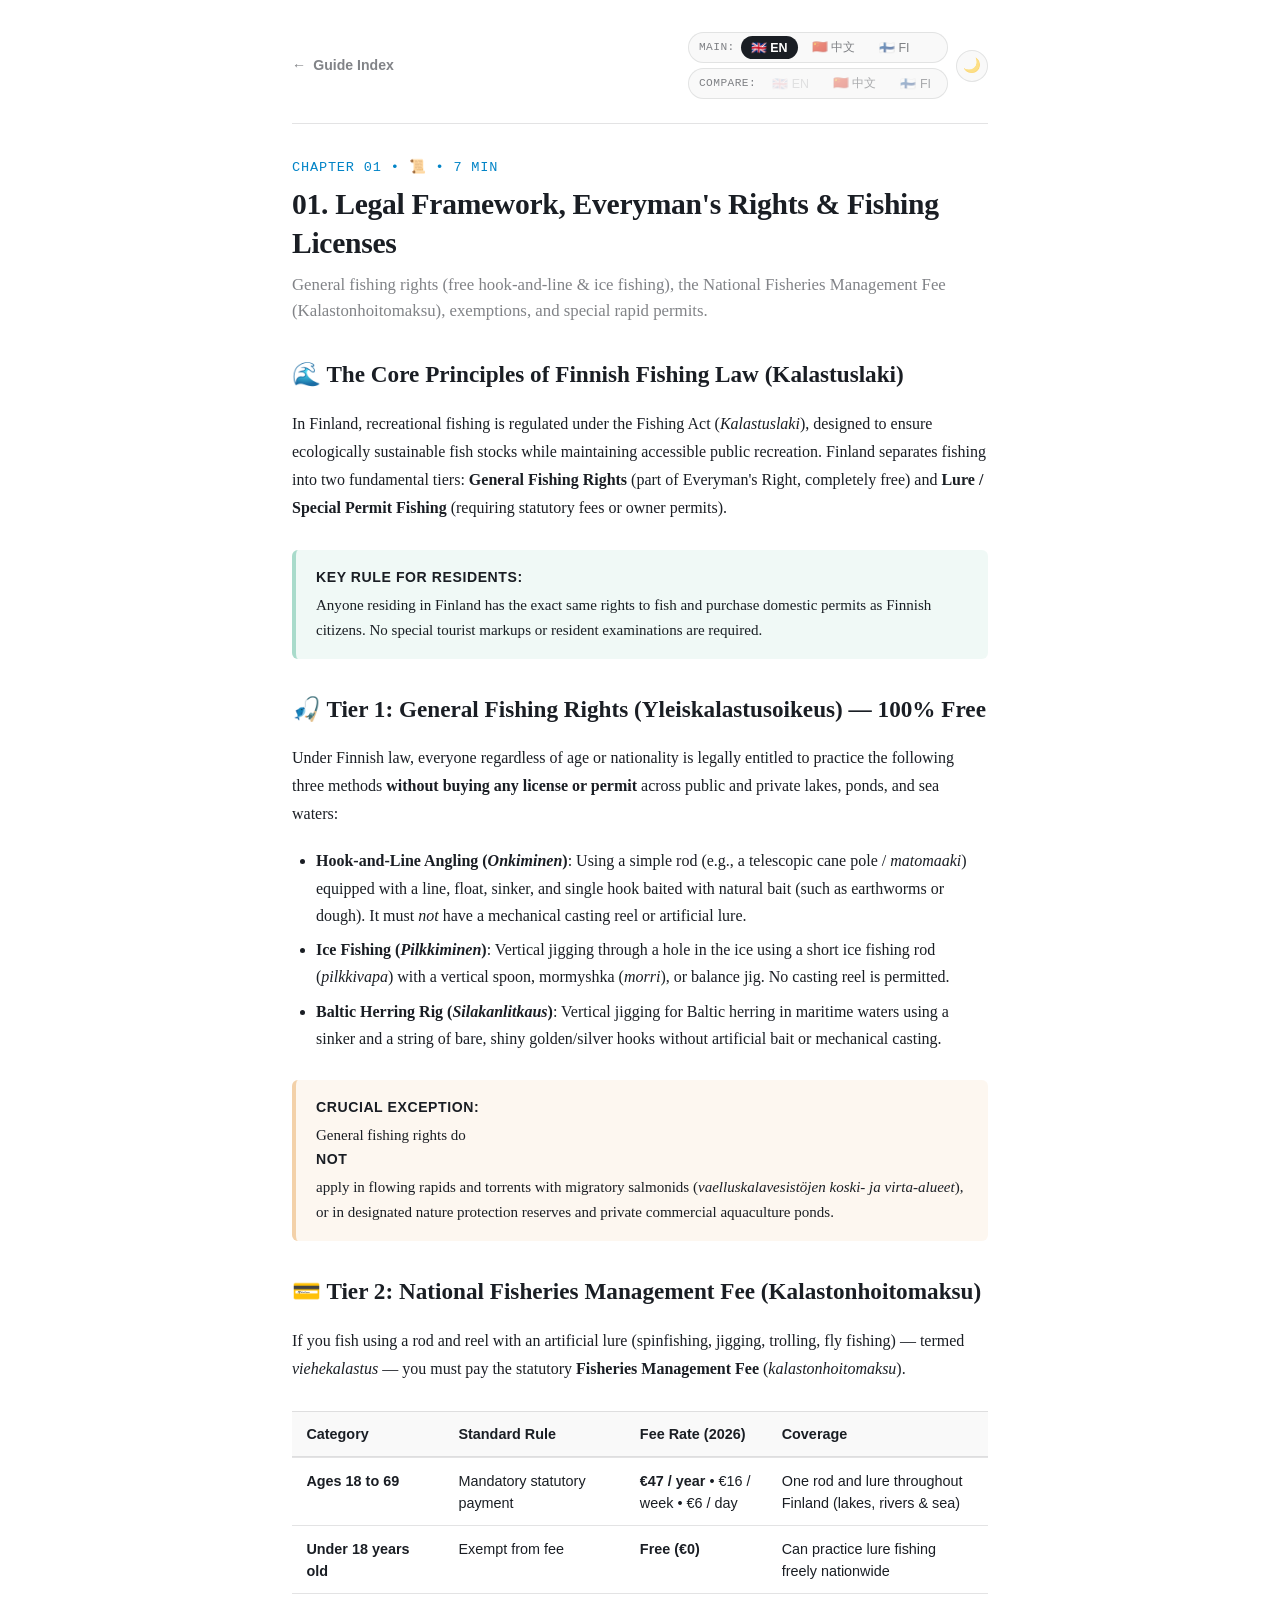
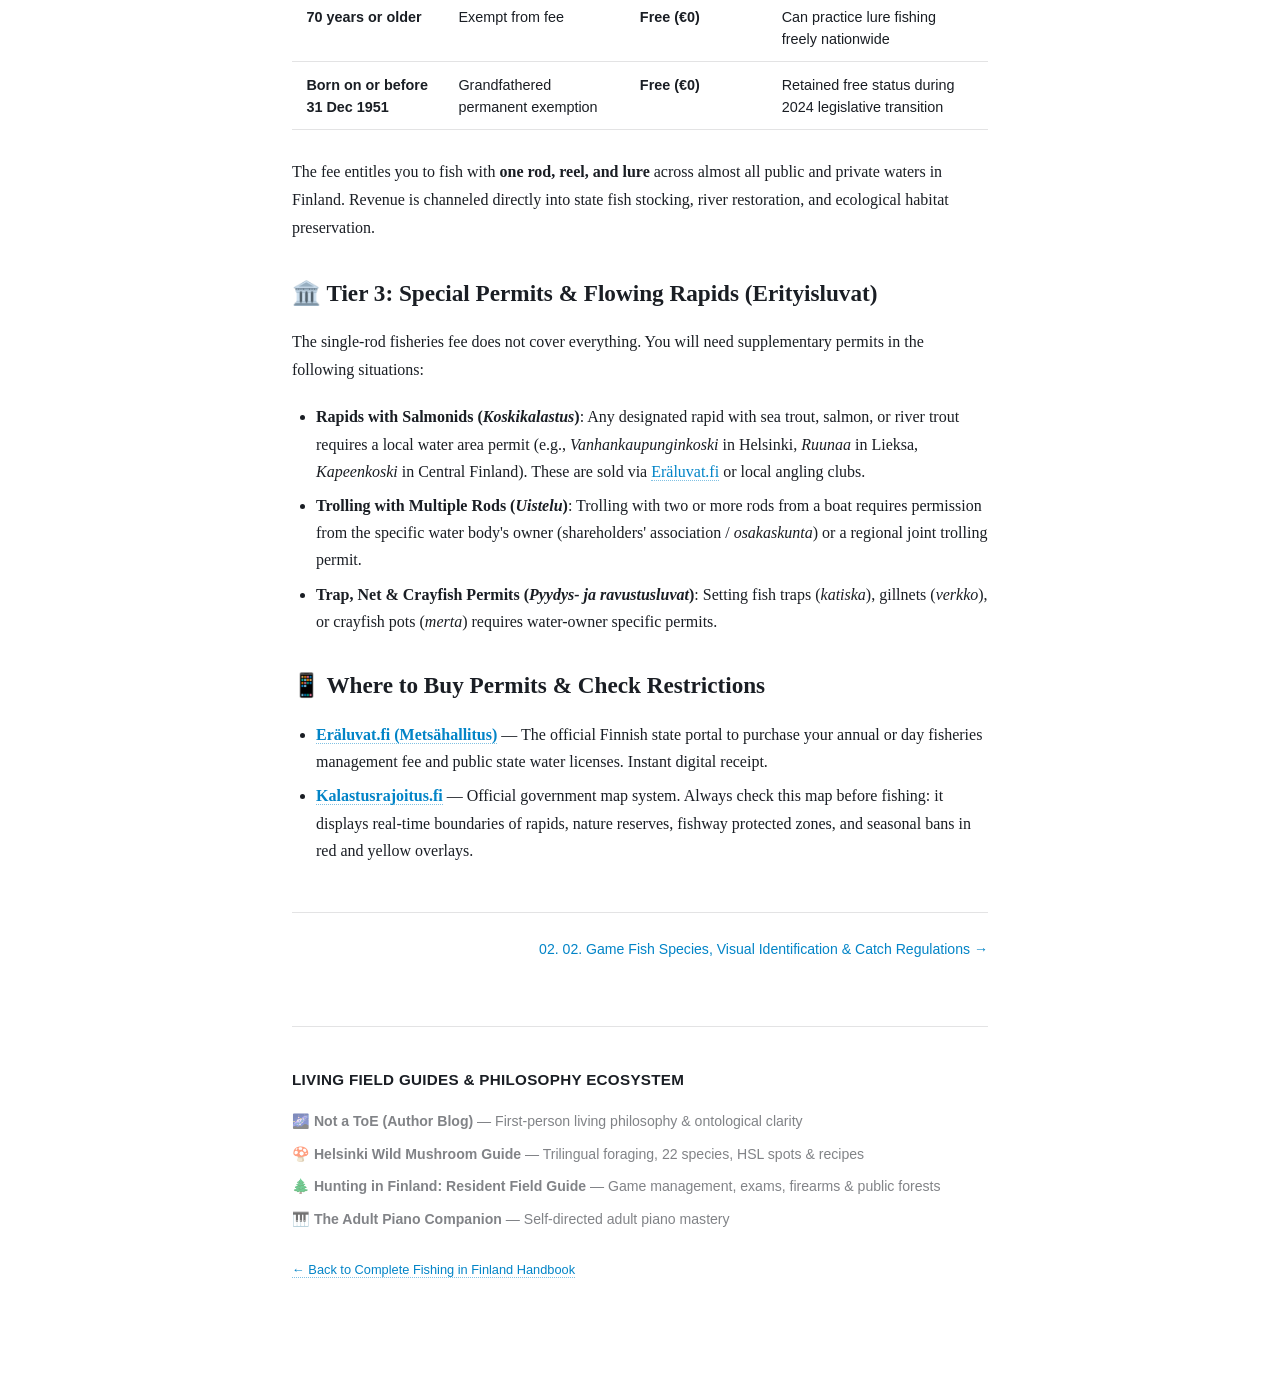
==== commit 36dca724: "feat: add rich media images, SVG diagrams, video walkthroughs, and optional secondary language compa" ====
--- a/docs/01_legal_rights_and_licenses.html
+++ b/docs/01_legal_rights_and_licenses.html
@@ -5,7 +5,7 @@
   <meta name="viewport" content="width=device-width, initial-scale=1.0">
   <title>01. Legal Framework, Everyman's Rights & Fishing Licenses | Fishing in Finland</title>
   <meta name="description" content="General fishing rights (free hook-and-line & ice fishing), the National Fisheries Management Fee (Kalastonhoitomaksu), exemptions, and special rapid permits.">
-  <link rel="stylesheet" href="../styles.css?v=20260912">
+  <link rel="stylesheet" href="../styles.css?v=20260912_2">
   <link rel="icon" href="data:image/svg+xml,<svg xmlns=%22http://www.w3.org/2000/svg%22 viewBox=%220 0 100 100%22><text y=%22.9em%22 font-size=%2290%22>🎣</text></svg>">
 </head>
 <body>
@@ -19,12 +19,21 @@
       </a>
 
       <div class="top-controls">
-        <div class="lang-switcher" role="group" aria-label="Language Mode">
-          <button class="lang-btn active" data-mode="dual">Dual</button>
-          <button class="lang-btn" data-mode="en">English</button>
-          <button class="lang-btn" data-mode="zh">中文</button>
-          <button class="lang-btn" data-mode="fi">Suomi</button>
-        </div>
+        <div class="lang-switcher-wrapper" aria-label="Select Language">
+          <div class="lang-row primary-lang-row" aria-label="Primary Language">
+            <span class="lang-row-label">Main:</span>
+            <button class="lang-btn active" data-lang="en" title="English" aria-label="English">🇬🇧 EN</button>
+            <button class="lang-btn" data-lang="zh" title="中文" aria-label="中文">🇨🇳 中文</button>
+            <button class="lang-btn" data-lang="fi" title="Suomi" aria-label="Suomi">🇫🇮 FI</button>
+          </div>
+          <div class="lang-row secondary-lang-row" aria-label="Secondary Language (Optional)">
+            <span class="lang-row-label">Compare:</span>
+            <button class="lang-btn secondary-btn disabled-lang" data-lang2="en" title="Compare English" aria-label="Compare English">🇬🇧 EN</button>
+            <button class="lang-btn secondary-btn" data-lang2="zh" title="与中文对照" aria-label="与中文对照">🇨🇳 中文</button>
+            <button class="lang-btn secondary-btn" data-lang2="fi" title="Vertaa suomeksi" aria-label="Vertaa suomeksi">🇫🇮 FI</button>
+          </div>
+        </div>
+
         <button id="theme-toggle-btn" class="theme-btn" title="Toggle Theme" aria-label="Toggle Theme">🌙</button>
       </div>
     </nav>
@@ -32,22 +41,13 @@
     <!-- Chapter Header -->
     <header class="chapter-header">
       <span class="chapter-num">Chapter 01 • 📜 • 7 min</span>
-      <h1 id="chapter-title" class="chapter-title">
-        <div>01. Legal Framework, Everyman's Rights & Fishing Licenses</div>
-        <div style="font-size: 0.78em; color: var(--muted); font-weight: 500; margin-top: 0.25rem;">01. 法律框架、自然民权与钓鱼许可制度</div>
-      </h1>
-      <p id="chapter-subtitle" class="chapter-subtitle">
-        <div>General fishing rights (free hook-and-line & ice fishing), the National Fisheries Management Fee (Kalastonhoitomaksu), exemptions, and special rapid permits.</div>
-        <div style="font-size: 0.9em; margin-top: 0.25rem;">通用渔业权利（传统手竿与冬钓完全免费）、国家渔业管理费（Kalastonhoitomaksu）、年龄豁免机制与特种激流白水许可证。</div>
-      </p>
+      <h1 id="chapter-title" class="chapter-title">01. Legal Framework, Everyman's Rights & Fishing Licenses</h1>
+      <p id="chapter-subtitle" class="chapter-subtitle">General fishing rights (free hook-and-line & ice fishing), the National Fisheries Management Fee (Kalastonhoitomaksu), exemptions, and special rapid permits.</p>
     </header>
 
     <!-- Chapter Content Body -->
     <main id="chapter-body">
-      <div class="dual-container">
-        <div class="dual-lang-block">
-          <span class="dual-lang-label">🇬🇧 English</span>
-          <div class="content">
+      <div class="content">
         <h2>🌊 The Core Principles of Finnish Fishing Law (Kalastuslaki)</h2>
         <p>In Finland, recreational fishing is regulated under the Fishing Act (<em>Kalastuslaki</em>), designed to ensure ecologically sustainable fish stocks while maintaining accessible public recreation. Finland separates fishing into two fundamental tiers: <strong>General Fishing Rights</strong> (part of Everyman's Right, completely free) and <strong>Lure / Special Permit Fishing</strong> (requiring statutory fees or owner permits).</p>
 
@@ -125,95 +125,12 @@
           <li><a href="https://www.kalastusrajoitus.fi" target="_blank" rel="noopener"><strong>Kalastusrajoitus.fi</strong></a> — Official government map system. Always check this map before fishing: it displays real-time boundaries of rapids, nature reserves, fishway protected zones, and seasonal bans in red and yellow overlays.</li>
         </ul>
       </div>
-        </div>
-        <div class="dual-lang-block">
-          <span class="dual-lang-label">🇨🇳 中文</span>
-          <div class="content">
-        <h2>🌊 芬兰渔业法（Kalastuslaki）的核心监管逻辑</h2>
-        <p>在芬兰，垂钓与捕捞受《渔业法》（<em>Kalastuslaki</em>）统辖。该法案的立足点是生态保护与资源可持续利用，同时最大限度保障居民亲近自然、开展户外生活的宪法权利。芬兰将捕钓行为划分为两大截然不同的层级：<strong>通用免费渔权（自然民权组成部分）</strong>与<strong>路亚/特种钓捕许可（法定付费机制）</strong>。</p>
-
-        <div class="callout callout-tip">
-          <strong>常住居民国民待遇：</strong> 只要你合法居住在芬兰（持居留许可与 henkilötunnus 个人税号），即可享有与芬兰公民完全同等的捕钓权利与许可购买资格，绝无外籍游客溢价或隐形门槛。
-        </div>
-
-        <h2>🎣 第一梯队：通用渔权（Yleiskalastusoikeus）—— 终生全免费</h2>
-        <p>依据法律，任何人（无论国籍与年龄）在芬兰境内的公共与私人湖泊、池塘及海域，均享有<strong>完全免费且无需任何牌照/许可证</strong>的以下三种传统垂钓方式：</p>
-        <ul>
-          <li><strong>传统手竿静水钓（<em>Onkiminen</em>）</strong>：使用简易钓竿（如无轮玻璃钢/碳素手竿、伸缩竹竿 <em>matomaaki</em>），搭配主线、浮漂、铅坠与单钩，挂天然生物饵（如蚯蚓、面包虫、面团）。严禁使用任何机械绕线轮或人造路亚拟饵。</li>
-          <li><strong>传统冬季冰钓（<em>Pilkkiminen</em>）</strong>：在冻结冰面上钻孔，使用简易手持短冰钓竿（<em>pilkkivapa</em>），挂垂直铁板、微型铅头钩配红虫（<em>morri</em>）或平衡拟饵，进行垂直提拉挑逗。严禁搭配机械抛投轮。</li>
-          <li><strong>波罗的海鲱鱼排钩串钩钓（<em>Silakanlitkaus</em>）</strong>：在沿海桥头或码头，使用铅坠搭配一串反光无诱饵单钩（通常为5-8枚闪光金银小钩），垂直上下抖动直接诱捕集群洄游的波罗的海鲱鱼（<em>silakka</em>）。</li>
-        </ul>
-
-        <div class="callout callout-warning">
-          <strong>绝对禁区警示：</strong> 通用免费渔权<strong>严禁</strong>适用于有洄游性鲑鳟鱼类的急流和活水河段（<em>vaelluskalavesistöjen koski- ja virta-alueet</em>）、国家级自然生态严禁区，以及私人商业养殖鱼塘。
-        </div>
-
-        <h2>💳 第二梯队：国家渔业管理费（Kalastonhoitomaksu）</h2>
-        <p>凡使用<strong>装有机械旋压轮/水滴轮的钓竿搭配人造拟饵</strong>（即路亚抛投、亮片、米诺、软虫跳底或飞蝇钓），统称为 <em>viehekalastus</em>，法律规定必须缴纳法定<strong>国家渔业管理费</strong>（<em>kalastonhoitomaksu</em>）。</p>
-
-        <div class="table-wrap">
-          <table>
-            <thead>
-              <tr>
-                <th>适用群体</th>
-                <th>法定纳费要求</th>
-                <th>规费标准 (2026)</th>
-                <th>授权捕钓范围</th>
-              </tr>
-            </thead>
-            <tbody>
-              <tr>
-                <td><strong>18 周岁至 69 周岁</strong></td>
-                <td>法定强制缴纳</td>
-                <td><strong>47 欧元 / 年</strong> • 16 欧元 / 周 • 6 欧元 / 日</td>
-                <td>全芬兰境内的湖泊、河流与波罗的海海域（单竿单饵）</td>
-              </tr>
-              <tr>
-                <td><strong>18 周岁以下青少年</strong></td>
-                <td>法定免免政策</td>
-                <td><strong>免费 (€0)</strong></td>
-                <td>无需缴纳管理费，可直接在全国合法路亚</td>
-              </tr>
-              <tr>
-                <td><strong>70 周岁及以上长者</strong></td>
-                <td>法定免免政策</td>
-                <td><strong>免费 (€0)</strong></td>
-                <td>无需缴纳管理费，可直接在全国合法路亚</td>
-              </tr>
-              <tr>
-                <td><strong>1951年12月31日及前出生者</strong></td>
-                <td>历史法案永久保留豁免</td>
-                <td><strong>免费 (€0)</strong></td>
-                <td>在此前法案过渡中终生保留完全免费路亚资格</td>
-              </tr>
-            </tbody>
-          </table>
-        </div>
-
-        <p>缴纳该项管理费后，钓者即可在全芬兰几乎所有水域以<strong>单竿单饵</strong>形式自由作钓。全部规费专款专用，直接回流于国家鱼苗增殖放流、产卵水系生态修复与渔业巡护科研。</p>
-
-        <h2>🏛️ 第三梯队：特种白水许可证与多竿拖钓（Erityisluvat）</h2>
-        <p>国家单竿渔业费并非万能通行证。遇有以下特殊情形，须按水域单独增购专门许可证：</p>
-        <ul>
-          <li><strong>鲑鳟鱼激流河段（<em>Koskikalastus</em>）</strong>：全国所有的激流白水、洄游河道（如赫尔辛基市中心的 <em>Vanhankaupunginkoski</em>、中芬兰的 <em>Kapeenkoski</em>、东芬兰的 <em>Ruunaa</em>），因持续人工放养鳟鱼且有野生种群，必须向水域管理方另购专属急流钓鱼证（通过 <a href="https://www.eraluvat.fi" target="_blank" rel="noopener">Eräluvat.fi</a> 或当地渔政俱乐部购买）。</li>
-          <li><strong>多竿拖钓（<em>Vetouistelu</em>）</strong>：从船体两侧同时架设两根或更多钓竿进行行船拖钓时，必须购买该水域所有者协会（<em>osakaskunta</em>）的专属多竿拖钓许可。</li>
-          <li><strong>渔笼、地笼与捕蟹抓虾（<em>Pyydys- ja ravustusluvat</em>）</strong>：放置地笼网（<em>katiska</em>）、定置刺网（<em>verkko</em>）或小龙虾捕笼（<em>rapumerta</em>），必须向所属水权单位购买定置具专属水牌。</li>
-        </ul>
-
-        <h2>📱 必备官方查询与购票入口</h2>
-        <ul>
-          <li><a href="https://www.eraluvat.fi" target="_blank" rel="noopener"><strong>Eräluvat.fi（芬兰国家林业与森林公园管理局 Metsähallitus）</strong></a> — 购买年度/短期国家渔业管理费及国有水域许可证的唯一官方平台，支付后立即生成带电子二维码的法定许可。</li>
-          <li><a href="https://www.kalastusrajoitus.fi" target="_blank" rel="noopener"><strong>Kalastusrajoitus.fi（芬兰农业与林业部官方限钓红线地图）</strong></a> — 出钓前必须手机查看的地理信息系统，以红色与黄色色块实时标注全国所有禁钓激流、鱼道保全带与季节性繁殖保护区。</li>
-        </ul>
-      </div>
-        </div>
-      </div>
     </main>
 
     <!-- Prev / Next Navigation -->
     <nav class="doc-nav-bar" aria-label="Chapter Pagination">
       <span></span>
-      <a href="02_fish_species_and_regulations.html" class="doc-nav-link">02. 02. Game Fish Species, Minimum Catch Sizes & Closed Seasons →</a>
+      <a href="02_fish_species_and_regulations.html" class="doc-nav-link">02. 02. Game Fish Species, Visual Identification & Catch Regulations →</a>
     </nav>
 
     <!-- Footer -->
@@ -233,16 +150,30 @@
 
   <script>
     (function () {
-      const chapter = {"id":"ch1","num":"01","icon":"📜","slug":"legal_rights_and_licenses","title":{"en":"01. Legal Framework, Everyman's Rights & Fishing Licenses","zh":"01. 法律框架、自然民权与钓鱼许可制度","fi":"01. Lainsäädäntö, jokamiehenoikeudet ja kalastusluvat"},"subtitle":{"en":"General fishing rights (free hook-and-line & ice fishing), the National Fisheries Management Fee (Kalastonhoitomaksu), exemptions, and special rapid permits.","zh":"通用渔业权利（传统手竿与冬钓完全免费）、国家渔业管理费（Kalastonhoitomaksu）、年龄豁免机制与特种激流白水许可证。","fi":"Yleiskalastusoikeus (onkiminen ja pilkkiminen), kalastonhoitomaksu, ikävapautukset ja koskikohtaiset erityisluvat."},"readTime":"7 min","content":{"en":"\n        <h2>🌊 The Core Principles of Finnish Fishing Law (Kalastuslaki)</h2>\n        <p>In Finland, recreational fishing is regulated under the Fishing Act (<em>Kalastuslaki</em>), designed to ensure ecologically sustainable fish stocks while maintaining accessible public recreation. Finland separates fishing into two fundamental tiers: <strong>General Fishing Rights</strong> (part of Everyman's Right, completely free) and <strong>Lure / Special Permit Fishing</strong> (requiring statutory fees or owner permits).</p>\n\n        <div class=\"callout callout-tip\">\n          <strong>Key Rule for Residents:</strong> Anyone residing in Finland has the exact same rights to fish and purchase domestic permits as Finnish citizens. No special tourist markups or resident examinations are required.\n        </div>\n\n        <h2>🎣 Tier 1: General Fishing Rights (Yleiskalastusoikeus) — 100% Free</h2>\n        <p>Under Finnish law, everyone regardless of age or nationality is legally entitled to practice the following three methods <strong>without buying any license or permit</strong> across public and private lakes, ponds, and sea waters:</p>\n        <ul>\n          <li><strong>Hook-and-Line Angling (<em>Onkiminen</em>)</strong>: Using a simple rod (e.g., a telescopic cane pole / <em>matomaaki</em>) equipped with a line, float, sinker, and single hook baited with natural bait (such as earthworms or dough). It must <em>not</em> have a mechanical casting reel or artificial lure.</li>\n          <li><strong>Ice Fishing (<em>Pilkkiminen</em>)</strong>: Vertical jigging through a hole in the ice using a short ice fishing rod (<em>pilkkivapa</em>) with a vertical spoon, mormyshka (<em>morri</em>), or balance jig. No casting reel is permitted.</li>\n          <li><strong>Baltic Herring Rig (<em>Silakanlitkaus</em>)</strong>: Vertical jigging for Baltic herring in maritime waters using a sinker and a string of bare, shiny golden/silver hooks without artificial bait or mechanical casting.</li>\n        </ul>\n\n        <div class=\"callout callout-warning\">\n          <strong>Crucial Exception:</strong> General fishing rights do <strong>not</strong> apply in flowing rapids and torrents with migratory salmonids (<em>vaelluskalavesistöjen koski- ja virta-alueet</em>), or in designated nature protection reserves and private commercial aquaculture ponds.\n        </div>\n\n        <h2>💳 Tier 2: National Fisheries Management Fee (Kalastonhoitomaksu)</h2>\n        <p>If you fish using a rod and reel with an artificial lure (spinfishing, jigging, trolling, fly fishing) — termed <em>viehekalastus</em> — you must pay the statutory <strong>Fisheries Management Fee</strong> (<em>kalastonhoitomaksu</em>).</p>\n\n        <div class=\"table-wrap\">\n          <table>\n            <thead>\n              <tr>\n                <th>Category</th>\n                <th>Standard Rule</th>\n                <th>Fee Rate (2026)</th>\n                <th>Coverage</th>\n              </tr>\n            </thead>\n            <tbody>\n              <tr>\n                <td><strong>Ages 18 to 69</strong></td>\n                <td>Mandatory statutory payment</td>\n                <td><strong>€47 / year</strong> • €16 / week • €6 / day</td>\n                <td>One rod and lure throughout Finland (lakes, rivers & sea)</td>\n              </tr>\n              <tr>\n                <td><strong>Under 18 years old</strong></td>\n                <td>Exempt from fee</td>\n                <td><strong>Free (€0)</strong></td>\n                <td>Can practice lure fishing freely nationwide</td>\n              </tr>\n              <tr>\n                <td><strong>70 years or older</strong></td>\n                <td>Exempt from fee</td>\n                <td><strong>Free (€0)</strong></td>\n                <td>Can practice lure fishing freely nationwide</td>\n              </tr>\n              <tr>\n                <td><strong>Born on or before 31 Dec 1951</strong></td>\n                <td>Grandfathered permanent exemption</td>\n                <td><strong>Free (€0)</strong></td>\n                <td>Retained free status during 2024 legislative transition</td>\n              </tr>\n            </tbody>\n          </table>\n        </div>\n\n        <p>The fee entitles you to fish with <strong>one rod, reel, and lure</strong> across almost all public and private waters in Finland. Revenue is channeled directly into state fish stocking, river restoration, and ecological habitat preservation.</p>\n\n        <h2>🏛️ Tier 3: Special Permits & Flowing Rapids (Erityisluvat)</h2>\n        <p>The single-rod fisheries fee does not cover everything. You will need supplementary permits in the following situations:</p>\n        <ul>\n          <li><strong>Rapids with Salmonids (<em>Koskikalastus</em>)</strong>: Any designated rapid with sea trout, salmon, or river trout requires a local water area permit (e.g., <em>Vanhankaupunginkoski</em> in Helsinki, <em>Ruunaa</em> in Lieksa, <em>Kapeenkoski</em> in Central Finland). These are sold via <a href=\"https://www.eraluvat.fi\" target=\"_blank\" rel=\"noopener\">Eräluvat.fi</a> or local angling clubs.</li>\n          <li><strong>Trolling with Multiple Rods (<em>Uistelu</em>)</strong>: Trolling with two or more rods from a boat requires permission from the specific water body's owner (shareholders' association / <em>osakaskunta</em>) or a regional joint trolling permit.</li>\n          <li><strong>Trap, Net & Crayfish Permits (<em>Pyydys- ja ravustusluvat</em>)</strong>: Setting fish traps (<em>katiska</em>), gillnets (<em>verkko</em>), or crayfish pots (<em>merta</em>) requires water-owner specific permits.</li>\n        </ul>\n\n        <h2>📱 Where to Buy Permits & Check Restrictions</h2>\n        <ul>\n          <li><a href=\"https://www.eraluvat.fi\" target=\"_blank\" rel=\"noopener\"><strong>Eräluvat.fi (Metsähallitus)</strong></a> — The official Finnish state portal to purchase your annual or day fisheries management fee and public state water licenses. Instant digital receipt.</li>\n          <li><a href=\"https://www.kalastusrajoitus.fi\" target=\"_blank\" rel=\"noopener\"><strong>Kalastusrajoitus.fi</strong></a> — Official government map system. Always check this map before fishing: it displays real-time boundaries of rapids, nature reserves, fishway protected zones, and seasonal bans in red and yellow overlays.</li>\n        </ul>\n      ","zh":"\n        <h2>🌊 芬兰渔业法（Kalastuslaki）的核心监管逻辑</h2>\n        <p>在芬兰，垂钓与捕捞受《渔业法》（<em>Kalastuslaki</em>）统辖。该法案的立足点是生态保护与资源可持续利用，同时最大限度保障居民亲近自然、开展户外生活的宪法权利。芬兰将捕钓行为划分为两大截然不同的层级：<strong>通用免费渔权（自然民权组成部分）</strong>与<strong>路亚/特种钓捕许可（法定付费机制）</strong>。</p>\n\n        <div class=\"callout callout-tip\">\n          <strong>常住居民国民待遇：</strong> 只要你合法居住在芬兰（持居留许可与 henkilötunnus 个人税号），即可享有与芬兰公民完全同等的捕钓权利与许可购买资格，绝无外籍游客溢价或隐形门槛。\n        </div>\n\n        <h2>🎣 第一梯队：通用渔权（Yleiskalastusoikeus）—— 终生全免费</h2>\n        <p>依据法律，任何人（无论国籍与年龄）在芬兰境内的公共与私人湖泊、池塘及海域，均享有<strong>完全免费且无需任何牌照/许可证</strong>的以下三种传统垂钓方式：</p>\n        <ul>\n          <li><strong>传统手竿静水钓（<em>Onkiminen</em>）</strong>：使用简易钓竿（如无轮玻璃钢/碳素手竿、伸缩竹竿 <em>matomaaki</em>），搭配主线、浮漂、铅坠与单钩，挂天然生物饵（如蚯蚓、面包虫、面团）。严禁使用任何机械绕线轮或人造路亚拟饵。</li>\n          <li><strong>传统冬季冰钓（<em>Pilkkiminen</em>）</strong>：在冻结冰面上钻孔，使用简易手持短冰钓竿（<em>pilkkivapa</em>），挂垂直铁板、微型铅头钩配红虫（<em>morri</em>）或平衡拟饵，进行垂直提拉挑逗。严禁搭配机械抛投轮。</li>\n          <li><strong>波罗的海鲱鱼排钩串钩钓（<em>Silakanlitkaus</em>）</strong>：在沿海桥头或码头，使用铅坠搭配一串反光无诱饵单钩（通常为5-8枚闪光金银小钩），垂直上下抖动直接诱捕集群洄游的波罗的海鲱鱼（<em>silakka</em>）。</li>\n        </ul>\n\n        <div class=\"callout callout-warning\">\n          <strong>绝对禁区警示：</strong> 通用免费渔权<strong>严禁</strong>适用于有洄游性鲑鳟鱼类的急流和活水河段（<em>vaelluskalavesistöjen koski- ja virta-alueet</em>）、国家级自然生态严禁区，以及私人商业养殖鱼塘。\n        </div>\n\n        <h2>💳 第二梯队：国家渔业管理费（Kalastonhoitomaksu）</h2>\n        <p>凡使用<strong>装有机械旋压轮/水滴轮的钓竿搭配人造拟饵</strong>（即路亚抛投、亮片、米诺、软虫跳底或飞蝇钓），统称为 <em>viehekalastus</em>，法律规定必须缴纳法定<strong>国家渔业管理费</strong>（<em>kalastonhoitomaksu</em>）。</p>\n\n        <div class=\"table-wrap\">\n          <table>\n            <thead>\n              <tr>\n                <th>适用群体</th>\n                <th>法定纳费要求</th>\n                <th>规费标准 (2026)</th>\n                <th>授权捕钓范围</th>\n              </tr>\n            </thead>\n            <tbody>\n              <tr>\n                <td><strong>18 周岁至 69 周岁</strong></td>\n                <td>法定强制缴纳</td>\n                <td><strong>47 欧元 / 年</strong> • 16 欧元 / 周 • 6 欧元 / 日</td>\n                <td>全芬兰境内的湖泊、河流与波罗的海海域（单竿单饵）</td>\n              </tr>\n              <tr>\n                <td><strong>18 周岁以下青少年</strong></td>\n                <td>法定免免政策</td>\n                <td><strong>免费 (€0)</strong></td>\n                <td>无需缴纳管理费，可直接在全国合法路亚</td>\n              </tr>\n              <tr>\n                <td><strong>70 周岁及以上长者</strong></td>\n                <td>法定免免政策</td>\n                <td><strong>免费 (€0)</strong></td>\n                <td>无需缴纳管理费，可直接在全国合法路亚</td>\n              </tr>\n              <tr>\n                <td><strong>1951年12月31日及前出生者</strong></td>\n                <td>历史法案永久保留豁免</td>\n                <td><strong>免费 (€0)</strong></td>\n                <td>在此前法案过渡中终生保留完全免费路亚资格</td>\n              </tr>\n            </tbody>\n          </table>\n        </div>\n\n        <p>缴纳该项管理费后，钓者即可在全芬兰几乎所有水域以<strong>单竿单饵</strong>形式自由作钓。全部规费专款专用，直接回流于国家鱼苗增殖放流、产卵水系生态修复与渔业巡护科研。</p>\n\n        <h2>🏛️ 第三梯队：特种白水许可证与多竿拖钓（Erityisluvat）</h2>\n        <p>国家单竿渔业费并非万能通行证。遇有以下特殊情形，须按水域单独增购专门许可证：</p>\n        <ul>\n          <li><strong>鲑鳟鱼激流河段（<em>Koskikalastus</em>）</strong>：全国所有的激流白水、洄游河道（如赫尔辛基市中心的 <em>Vanhankaupunginkoski</em>、中芬兰的 <em>Kapeenkoski</em>、东芬兰的 <em>Ruunaa</em>），因持续人工放养鳟鱼且有野生种群，必须向水域管理方另购专属急流钓鱼证（通过 <a href=\"https://www.eraluvat.fi\" target=\"_blank\" rel=\"noopener\">Eräluvat.fi</a> 或当地渔政俱乐部购买）。</li>\n          <li><strong>多竿拖钓（<em>Vetouistelu</em>）</strong>：从船体两侧同时架设两根或更多钓竿进行行船拖钓时，必须购买该水域所有者协会（<em>osakaskunta</em>）的专属多竿拖钓许可。</li>\n          <li><strong>渔笼、地笼与捕蟹抓虾（<em>Pyydys- ja ravustusluvat</em>）</strong>：放置地笼网（<em>katiska</em>）、定置刺网（<em>verkko</em>）或小龙虾捕笼（<em>rapumerta</em>），必须向所属水权单位购买定置具专属水牌。</li>\n        </ul>\n\n        <h2>📱 必备官方查询与购票入口</h2>\n        <ul>\n          <li><a href=\"https://www.eraluvat.fi\" target=\"_blank\" rel=\"noopener\"><strong>Eräluvat.fi（芬兰国家林业与森林公园管理局 Metsähallitus）</strong></a> — 购买年度/短期国家渔业管理费及国有水域许可证的唯一官方平台，支付后立即生成带电子二维码的法定许可。</li>\n          <li><a href=\"https://www.kalastusrajoitus.fi\" target=\"_blank\" rel=\"noopener\"><strong>Kalastusrajoitus.fi（芬兰农业与林业部官方限钓红线地图）</strong></a> — 出钓前必须手机查看的地理信息系统，以红色与黄色色块实时标注全国所有禁钓激流、鱼道保全带与季节性繁殖保护区。</li>\n        </ul>\n      ","fi":"\n        <h2>🌊 Kalastuslain perusperiaatteet</h2>\n        <p>Suomen kalastuslaki säätelee vapaa-ajankalastusta tavoitteenaan kalakantojen kestävä ja monipuolinen hyödyntäminen sekä luonnonmukainen lisääntyminen. Laki jakaa kalastuksen selkeästi <strong>yleiskalastusoikeuksiin</strong> (jokamiehenoikeus, maksuton) ja <strong>luvanvaraiseen viehe- ja erityiskalastukseen</strong>.</p>\n\n        <div class=\"callout callout-tip\">\n          <strong>Yhdenvertaisuusperiaate:</strong> Kaikilla Suomessa pysyvästi tai tilapäisesti asuvilla henkilöillä on samat oikeudet kalastaa ja hankkia lupia kuin Suomen kansalaisilla. Erillisiä ulkomaalaismaksuja tai tutkintoja ei vaadita.\n        </div>\n\n        <h2>🎣 1. Maksuttomat yleiskalastusoikeudet</h2>\n        <p>Seuraavat kalastusmuodot ovat kaikille maksuttomia ilman erillisiä lupia useimmilla järvillä, lammilla ja merialueilla:</p>\n        <ul>\n          <li><strong>Onkiminen</strong>: Kalastus yhdellä vavalla ilman heittokalastukseen soveltuvaa kelaa, käyttäen luonnollista syöttiä (esim. mato) ja painoa/kohoa.</li>\n          <li><strong>Pilkkiminen</strong>: Pystysuuntainen kalastus jään läpi lyhyellä pilkkivavalla käyttäen pilkkiä tai morria ilman heittokelaa.</li>\n          <li><strong>Silakanlitkaus</strong>: Merialueilla harjoitettava silakan pyynti käyttäen painoa ja useita kirkkaita koukkuja ilman syöttiä tai heittokalastusta.</li>\n        </ul>\n\n        <div class=\"callout callout-warning\">\n          <strong>Tärkeä rajoitus:</strong> Yleiskalastusoikeudet eivät päde vaelluskalavesistöjen koski- ja virta-alueilla, luonnonsuojelualueilla tai yksityisillä istukaslammilla.\n        </div>\n\n        <h2>💳 2. Kalastonhoitomaksu</h2>\n        <p>Viehekalastusta (heittokalastus kelalla ja vavalla, uistelu, jigaus tai perhokalastus) harjoittavan <strong>18–69-vuotiaan</strong> on maksettava valtiollinen kalastonhoitomaksu.</p>\n\n        <div class=\"table-wrap\">\n          <table>\n            <thead>\n              <tr>\n                <th>Ryhmä</th>\n                <th>Velvollisuus</th>\n                <th>Hinta (2026)</th>\n                <th>Oikeudet</th>\n              </tr>\n            </thead>\n            <tbody>\n              <tr>\n                <td><strong>18–69-vuotiaat</strong></td>\n                <td>Lakisääteinen maksu</td>\n                <td><strong>47 € / vuosi</strong> • 16 € / viikko • 6 € / vrk</td>\n                <td>Viehekalastus yhdellä vavalla lähes koko maassa</td>\n              </tr>\n              <tr>\n                <td><strong>Alle 18-vuotiaat</strong></td>\n                <td>Maksuvapautus</td>\n                <td><strong>Maksuton (0 €)</strong></td>\n                <td>Oikeus viehekalastukseen yhdellä vavalla</td>\n              </tr>\n              <tr>\n                <td><strong>70 vuotta täyttäneet</strong></td>\n                <td>Maksuvapautus</td>\n                <td><strong>Maksuton (0 €)</strong></td>\n                <td>Oikeus viehekalastukseen yhdellä vavalla</td>\n              </tr>\n            </tbody>\n          </table>\n        </div>\n\n        <h2>🏛️ 3. Erityisluvat ja koskialueet</h2>\n        <p>Erityislupa tarvitaan aina vaelluskalavesistöjen koskissa (esim. Vanhankaupunginkoski Helsingissä), useammalla kuin yhdellä vavalla uisteltaessa sekä pyydyskalastuksessa (katiskat, verkot, rapumerrat).</p>\n\n        <h2>📱 Viralliset palvelut</h2>\n        <ul>\n          <li><a href=\"https://www.eraluvat.fi\" target=\"_blank\" rel=\"noopener\"><strong>Eräluvat.fi</strong></a> — Kalastonhoitomaksun ja valtion kalastuslupien virallinen verkkokauppa.</li>\n          <li><a href=\"https://www.kalastusrajoitus.fi\" target=\"_blank\" rel=\"noopener\"><strong>Kalastusrajoitus.fi</strong></a> — Maa- ja metsätalousministeriön karttapalvelu kielto- ja rajoitusalueista.</li>\n        </ul>\n      "}};
-      let currentMode = localStorage.getItem('fishing_lang_mode') || 'dual';
+      const chapter = {"id":"ch1","num":"01","icon":"📜","slug":"legal_rights_and_licenses","title":{"en":"01. Legal Framework, Everyman's Rights & Fishing Licenses","zh":"01. 法律框架、自然民权与钓鱼许可制度","fi":"01. Lainsäädäntö, jokamiehenoikeudet ja kalastusluvat"},"subtitle":{"en":"General fishing rights (free hook-and-line & ice fishing), the National Fisheries Management Fee (Kalastonhoitomaksu), exemptions, and special rapid permits.","zh":"通用渔业权利（传统手竿与冬钓完全免费）、国家渔业管理费（Kalastonhoitomaksu）、年龄豁免机制与特种激流白水许可证。","fi":"Yleiskalastusoikeus (onkiminen ja pilkkiminen), kalastonhoitomaksu, ikävapautukset ja koskikohtaiset erityisluvat."},"readTime":"7 min","content":{"en":"\n        <h2>🌊 The Core Principles of Finnish Fishing Law (Kalastuslaki)</h2>\n        <p>In Finland, recreational fishing is regulated under the Fishing Act (<em>Kalastuslaki</em>), designed to ensure ecologically sustainable fish stocks while maintaining accessible public recreation. Finland separates fishing into two fundamental tiers: <strong>General Fishing Rights</strong> (part of Everyman's Right, completely free) and <strong>Lure / Special Permit Fishing</strong> (requiring statutory fees or owner permits).</p>\n\n        <div class=\"callout callout-tip\">\n          <strong>Key Rule for Residents:</strong> Anyone residing in Finland has the exact same rights to fish and purchase domestic permits as Finnish citizens. No special tourist markups or resident examinations are required.\n        </div>\n\n        <h2>🎣 Tier 1: General Fishing Rights (Yleiskalastusoikeus) — 100% Free</h2>\n        <p>Under Finnish law, everyone regardless of age or nationality is legally entitled to practice the following three methods <strong>without buying any license or permit</strong> across public and private lakes, ponds, and sea waters:</p>\n        <ul>\n          <li><strong>Hook-and-Line Angling (<em>Onkiminen</em>)</strong>: Using a simple rod (e.g., a telescopic cane pole / <em>matomaaki</em>) equipped with a line, float, sinker, and single hook baited with natural bait (such as earthworms or dough). It must <em>not</em> have a mechanical casting reel or artificial lure.</li>\n          <li><strong>Ice Fishing (<em>Pilkkiminen</em>)</strong>: Vertical jigging through a hole in the ice using a short ice fishing rod (<em>pilkkivapa</em>) with a vertical spoon, mormyshka (<em>morri</em>), or balance jig. No casting reel is permitted.</li>\n          <li><strong>Baltic Herring Rig (<em>Silakanlitkaus</em>)</strong>: Vertical jigging for Baltic herring in maritime waters using a sinker and a string of bare, shiny golden/silver hooks without artificial bait or mechanical casting.</li>\n        </ul>\n\n        <div class=\"callout callout-warning\">\n          <strong>Crucial Exception:</strong> General fishing rights do <strong>not</strong> apply in flowing rapids and torrents with migratory salmonids (<em>vaelluskalavesistöjen koski- ja virta-alueet</em>), or in designated nature protection reserves and private commercial aquaculture ponds.\n        </div>\n\n        <h2>💳 Tier 2: National Fisheries Management Fee (Kalastonhoitomaksu)</h2>\n        <p>If you fish using a rod and reel with an artificial lure (spinfishing, jigging, trolling, fly fishing) — termed <em>viehekalastus</em> — you must pay the statutory <strong>Fisheries Management Fee</strong> (<em>kalastonhoitomaksu</em>).</p>\n\n        <div class=\"table-wrap\">\n          <table>\n            <thead>\n              <tr>\n                <th>Category</th>\n                <th>Standard Rule</th>\n                <th>Fee Rate (2026)</th>\n                <th>Coverage</th>\n              </tr>\n            </thead>\n            <tbody>\n              <tr>\n                <td><strong>Ages 18 to 69</strong></td>\n                <td>Mandatory statutory payment</td>\n                <td><strong>€47 / year</strong> • €16 / week • €6 / day</td>\n                <td>One rod and lure throughout Finland (lakes, rivers & sea)</td>\n              </tr>\n              <tr>\n                <td><strong>Under 18 years old</strong></td>\n                <td>Exempt from fee</td>\n                <td><strong>Free (€0)</strong></td>\n                <td>Can practice lure fishing freely nationwide</td>\n              </tr>\n              <tr>\n                <td><strong>70 years or older</strong></td>\n                <td>Exempt from fee</td>\n                <td><strong>Free (€0)</strong></td>\n                <td>Can practice lure fishing freely nationwide</td>\n              </tr>\n              <tr>\n                <td><strong>Born on or before 31 Dec 1951</strong></td>\n                <td>Grandfathered permanent exemption</td>\n                <td><strong>Free (€0)</strong></td>\n                <td>Retained free status during 2024 legislative transition</td>\n              </tr>\n            </tbody>\n          </table>\n        </div>\n\n        <p>The fee entitles you to fish with <strong>one rod, reel, and lure</strong> across almost all public and private waters in Finland. Revenue is channeled directly into state fish stocking, river restoration, and ecological habitat preservation.</p>\n\n        <h2>🏛️ Tier 3: Special Permits & Flowing Rapids (Erityisluvat)</h2>\n        <p>The single-rod fisheries fee does not cover everything. You will need supplementary permits in the following situations:</p>\n        <ul>\n          <li><strong>Rapids with Salmonids (<em>Koskikalastus</em>)</strong>: Any designated rapid with sea trout, salmon, or river trout requires a local water area permit (e.g., <em>Vanhankaupunginkoski</em> in Helsinki, <em>Ruunaa</em> in Lieksa, <em>Kapeenkoski</em> in Central Finland). These are sold via <a href=\"https://www.eraluvat.fi\" target=\"_blank\" rel=\"noopener\">Eräluvat.fi</a> or local angling clubs.</li>\n          <li><strong>Trolling with Multiple Rods (<em>Uistelu</em>)</strong>: Trolling with two or more rods from a boat requires permission from the specific water body's owner (shareholders' association / <em>osakaskunta</em>) or a regional joint trolling permit.</li>\n          <li><strong>Trap, Net & Crayfish Permits (<em>Pyydys- ja ravustusluvat</em>)</strong>: Setting fish traps (<em>katiska</em>), gillnets (<em>verkko</em>), or crayfish pots (<em>merta</em>) requires water-owner specific permits.</li>\n        </ul>\n\n        <h2>📱 Where to Buy Permits & Check Restrictions</h2>\n        <ul>\n          <li><a href=\"https://www.eraluvat.fi\" target=\"_blank\" rel=\"noopener\"><strong>Eräluvat.fi (Metsähallitus)</strong></a> — The official Finnish state portal to purchase your annual or day fisheries management fee and public state water licenses. Instant digital receipt.</li>\n          <li><a href=\"https://www.kalastusrajoitus.fi\" target=\"_blank\" rel=\"noopener\"><strong>Kalastusrajoitus.fi</strong></a> — Official government map system. Always check this map before fishing: it displays real-time boundaries of rapids, nature reserves, fishway protected zones, and seasonal bans in red and yellow overlays.</li>\n        </ul>\n      ","zh":"\n        <h2>🌊 芬兰渔业法（Kalastuslaki）的核心监管逻辑</h2>\n        <p>在芬兰，垂钓与捕捞受《渔业法》（<em>Kalastuslaki</em>）统辖。该法案的立足点是生态保护与资源可持续利用，同时最大限度保障居民亲近自然、开展户外生活的宪法权利。芬兰将捕钓行为划分为两大截然不同的层级：<strong>通用免费渔权（自然民权组成部分）</strong>与<strong>路亚/特种钓捕许可（法定付费机制）</strong>。</p>\n\n        <div class=\"callout callout-tip\">\n          <strong>常住居民国民待遇：</strong> 只要你合法居住在芬兰（持居留许可与 henkilötunnus 个人税号），即可享有与芬兰公民完全同等的捕钓权利与许可购买资格，绝无外籍游客溢价或隐形门槛。\n        </div>\n\n        <h2>🎣 第一梯队：通用渔权（Yleiskalastusoikeus）—— 终生全免费</h2>\n        <p>依据法律，任何人（无论国籍与年龄）在芬兰境内的公共与私人湖泊、池塘及海域，均享有<strong>完全免费且无需任何牌照/许可证</strong>的以下三种传统垂钓方式：</p>\n        <ul>\n          <li><strong>传统手竿静水钓（<em>Onkiminen</em>）</strong>：使用简易钓竿（如无轮玻璃钢/碳素手竿、伸缩竹竿 <em>matomaaki</em>），搭配主线、浮漂、铅坠与单钩，挂天然生物饵（如蚯蚓、面包虫、面团）。严禁使用任何机械绕线轮或人造路亚拟饵。</li>\n          <li><strong>传统冬季冰钓（<em>Pilkkiminen</em>）</strong>：在冻结冰面上钻孔，使用简易手持短冰钓竿（<em>pilkkivapa</em>），挂垂直铁板、微型铅头钩配红虫（<em>morri</em>）或平衡拟饵，进行垂直提拉挑逗。严禁搭配机械抛投轮。</li>\n          <li><strong>波罗的海鲱鱼排钩串钩钓（<em>Silakanlitkaus</em>）</strong>：在沿海桥头或码头，使用铅坠搭配一串反光无诱饵单钩（通常为5-8枚闪光金银小钩），垂直上下抖动直接诱捕集群洄游的波罗的海鲱鱼（<em>silakka</em>）。</li>\n        </ul>\n\n        <div class=\"callout callout-warning\">\n          <strong>绝对禁区警示：</strong> 通用免费渔权<strong>严禁</strong>适用于有洄游性鲑鳟鱼类的急流和活水河段（<em>vaelluskalavesistöjen koski- ja virta-alueet</em>）、国家级自然生态严禁区，以及私人商业养殖鱼塘。\n        </div>\n\n        <h2>💳 第二梯队：国家渔业管理费（Kalastonhoitomaksu）</h2>\n        <p>凡使用<strong>装有机械旋压轮/水滴轮的钓竿搭配人造拟饵</strong>（即路亚抛投、亮片、米诺、软虫跳底或飞蝇钓），统称为 <em>viehekalastus</em>，法律规定必须缴纳法定<strong>国家渔业管理费</strong>（<em>kalastonhoitomaksu</em>）。</p>\n\n        <div class=\"table-wrap\">\n          <table>\n            <thead>\n              <tr>\n                <th>适用群体</th>\n                <th>法定纳费要求</th>\n                <th>规费标准 (2026)</th>\n                <th>授权捕钓范围</th>\n              </tr>\n            </thead>\n            <tbody>\n              <tr>\n                <td><strong>18 周岁至 69 周岁</strong></td>\n                <td>法定强制缴纳</td>\n                <td><strong>47 欧元 / 年</strong> • 16 欧元 / 周 • 6 欧元 / 日</td>\n                <td>全芬兰境内的湖泊、河流与波罗的海海域（单竿单饵）</td>\n              </tr>\n              <tr>\n                <td><strong>18 周岁以下青少年</strong></td>\n                <td>法定免缴政策</td>\n                <td><strong>免费 (€0)</strong></td>\n                <td>无需缴纳管理费，可直接在全国合法路亚</td>\n              </tr>\n              <tr>\n                <td><strong>70 周岁及以上长者</strong></td>\n                <td>法定免缴政策</td>\n                <td><strong>免费 (€0)</strong></td>\n                <td>无需缴纳管理费，可直接在全国合法路亚</td>\n              </tr>\n              <tr>\n                <td><strong>1951年12月31日及前出生者</strong></td>\n                <td>历史法案永久保留豁免</td>\n                <td><strong>免费 (€0)</strong></td>\n                <td>在此前法案过渡中终生保留完全免费路亚资格</td>\n              </tr>\n            </tbody>\n          </table>\n        </div>\n\n        <p>缴纳该项管理费后，钓者即可在全芬兰几乎所有水域以<strong>单竿单饵</strong>形式自由作钓。全部规费专款专用，直接回流于国家鱼苗增殖放流、产卵水系生态修复与渔业巡护科研。</p>\n\n        <h2>🏛️ 第三梯队：特种白水许可证与多竿拖钓（Erityisluvat）</h2>\n        <p>国家单竿渔业费并非万能通行证。遇有以下特殊情形，须按水域单独增购专门许可证：</p>\n        <ul>\n          <li><strong>鲑鳟鱼激流河段（<em>Koskikalastus</em>）</strong>：全国所有的激流白水、洄游河道（如赫尔辛基市中心的 <em>Vanhankaupunginkoski</em>、中芬兰的 <em>Kapeenkoski</em>、东芬兰的 <em>Ruunaa</em>），因持续人工放养鳟鱼且有野生种群，必须向水域管理方另购专属急流钓鱼证（通过 <a href=\"https://www.eraluvat.fi\" target=\"_blank\" rel=\"noopener\">Eräluvat.fi</a> 或当地渔政俱乐部购买）。</li>\n          <li><strong>多竿拖钓（<em>Vetouistelu</em>）</strong>：从船体两侧同时架设两根或更多钓竿进行行船拖钓时，必须购买该水域所有者协会（<em>osakaskunta</em>）的专属多竿拖钓许可。</li>\n          <li><strong>渔笼、地笼与捕蟹抓虾（<em>Pyydys- ja ravustusluvat</em>）</strong>：放置地笼网（<em>katiska</em>）、定置刺网（<em>verkko</em>）或小龙虾捕笼（<em>rapumerta</em>），必须向所属水权单位购买定置具专属水牌。</li>\n        </ul>\n\n        <h2>📱 必备官方查询与购票入口</h2>\n        <ul>\n          <li><a href=\"https://www.eraluvat.fi\" target=\"_blank\" rel=\"noopener\"><strong>Eräluvat.fi（芬兰国家林业与森林公园管理局 Metsähallitus）</strong></a> — 购买年度/短期国家渔业管理费及国有水域许可证的唯一官方平台，支付后立即生成带电子二维码的法定许可。</li>\n          <li><a href=\"https://www.kalastusrajoitus.fi\" target=\"_blank\" rel=\"noopener\"><strong>Kalastusrajoitus.fi（芬兰农业与林业部官方限钓红线地图）</strong></a> — 出钓前必须手机查看的地理信息系统，以红色与黄色色块实时标注全国所有禁钓激流、鱼道保全带与季节性繁殖保护区。</li>\n        </ul>\n      ","fi":"\n        <h2>🌊 Kalastuslain perusperiaatteet</h2>\n        <p>Suomen kalastuslaki säätelee vapaa-ajankalastusta tavoitteenaan kalakantojen kestävä ja monipuolinen hyödyntäminen sekä luonnonmukainen lisääntyminen. Laki jakaa kalastuksen selkeästi <strong>yleiskalastusoikeuksiin</strong> (jokamiehenoikeus, maksuton) ja <strong>luvanvaraiseen viehe- ja erityiskalastukseen</strong>.</p>\n\n        <div class=\"callout callout-tip\">\n          <strong>Yhdenvertaisuusperiaate:</strong> Kaikilla Suomessa pysyvästi tai tilapäisesti asuvilla henkilöillä on samat oikeudet kalastaa ja hankkia lupia kuin Suomen kansalaisilla. Erillisiä ulkomaalaismaksuja tai tutkintoja ei vaadita.\n        </div>\n\n        <h2>🎣 1. Maksuttomat yleiskalastusoikeudet</h2>\n        <p>Seuraavat kalastusmuodot ovat kaikille maksuttomia ilman erillisiä lupia useimmilla järvillä, lammilla ja merialueilla:</p>\n        <ul>\n          <li><strong>Onkiminen</strong>: Kalastus yhdellä vavalla ilman heittokalastukseen soveltuvaa kelaa, käyttäen luonnollista syöttiä (esim. mato) ja painoa/kohoa.</li>\n          <li><strong>Pilkkiminen</strong>: Pystysuuntainen kalastus jään läpi lyhyellä pilkkivavalla käyttäen pilkkiä tai morria ilman heittokelaa.</li>\n          <li><strong>Silakanlitkaus</strong>: Merialueilla harjoitettava silakan pyynti käyttäen painoa ja useita kirkkaita koukkuja ilman syöttiä tai heittokalastusta.</li>\n        </ul>\n\n        <div class=\"callout callout-warning\">\n          <strong>Tärkeä rajoitus:</strong> Yleiskalastusoikeudet eivät päde vaelluskalavesistöjen koski- ja virta-alueilla, luonnonsuojelualueilla tai yksityisillä istukaslammilla.\n        </div>\n\n        <h2>💳 2. Kalastonhoitomaksu</h2>\n        <p>Viehekalastusta (heittokalastus kelalla ja vavalla, uistelu, jigaus tai perhokalastus) harjoittavan <strong>18–69-vuotiaan</strong> on maksettava valtiollinen kalastonhoitomaksu.</p>\n\n        <div class=\"table-wrap\">\n          <table>\n            <thead>\n              <tr>\n                <th>Ryhmä</th>\n                <th>Velvollisuus</th>\n                <th>Hinta (2026)</th>\n                <th>Oikeudet</th>\n              </tr>\n            </thead>\n            <tbody>\n              <tr>\n                <td><strong>18–69-vuotiaat</strong></td>\n                <td>Lakisääteinen maksu</td>\n                <td><strong>47 € / vuosi</strong> • 16 € / viikko • 6 € / vrk</td>\n                <td>Viehekalastus yhdellä vavalla lähes koko maassa</td>\n              </tr>\n              <tr>\n                <td><strong>Alle 18-vuotiaat</strong></td>\n                <td>Maksuvapautus</td>\n                <td><strong>Maksuton (0 €)</strong></td>\n                <td>Oikeus viehekalastukseen yhdellä vavalla</td>\n              </tr>\n              <tr>\n                <td><strong>70 vuotta täyttäneet</strong></td>\n                <td>Maksuvapautus</td>\n                <td><strong>Maksuton (0 €)</strong></td>\n                <td>Oikeus viehekalastukseen yhdellä vavalla</td>\n              </tr>\n            </tbody>\n          </table>\n        </div>\n\n        <h2>🏛️ 3. Erityisluvat ja koskialueet</h2>\n        <p>Erityislupa tarvitaan aina vaelluskalavesistöjen koskissa (esim. Vanhankaupunginkoski Helsingissä), useammalla kuin yhdellä vavalla uisteltaessa sekä pyydyskalastuksessa (katiskat, verkot, rapumerrat).</p>\n\n        <h2>📱 Viralliset palvelut</h2>\n        <ul>\n          <li><a href=\"https://www.eraluvat.fi\" target=\"_blank\" rel=\"noopener\"><strong>Eräluvat.fi</strong></a> — Kalastonhoitomaksun ja valtion kalastuslupien virallinen verkkokauppa.</li>\n          <li><a href=\"https://www.kalastusrajoitus.fi\" target=\"_blank\" rel=\"noopener\"><strong>Kalastusrajoitus.fi</strong></a> — Maa- ja metsätalousministeriön karttapalvelu kielto- ja rajoitusalueista.</li>\n        </ul>\n      "}};
+      chapter.content.en = "\n        <h2>🌊 The Core Principles of Finnish Fishing Law (Kalastuslaki)</h2>\n        <p>In Finland, recreational fishing is regulated under the Fishing Act (<em>Kalastuslaki</em>), designed to ensure ecologically sustainable fish stocks while maintaining accessible public recreation. Finland separates fishing into two fundamental tiers: <strong>General Fishing Rights</strong> (part of Everyman's Right, completely free) and <strong>Lure / Special Permit Fishing</strong> (requiring statutory fees or owner permits).</p>\n\n        <div class=\"callout callout-tip\">\n          <strong>Key Rule for Residents:</strong> Anyone residing in Finland has the exact same rights to fish and purchase domestic permits as Finnish citizens. No special tourist markups or resident examinations are required.\n        </div>\n\n        <h2>🎣 Tier 1: General Fishing Rights (Yleiskalastusoikeus) — 100% Free</h2>\n        <p>Under Finnish law, everyone regardless of age or nationality is legally entitled to practice the following three methods <strong>without buying any license or permit</strong> across public and private lakes, ponds, and sea waters:</p>\n        <ul>\n          <li><strong>Hook-and-Line Angling (<em>Onkiminen</em>)</strong>: Using a simple rod (e.g., a telescopic cane pole / <em>matomaaki</em>) equipped with a line, float, sinker, and single hook baited with natural bait (such as earthworms or dough). It must <em>not</em> have a mechanical casting reel or artificial lure.</li>\n          <li><strong>Ice Fishing (<em>Pilkkiminen</em>)</strong>: Vertical jigging through a hole in the ice using a short ice fishing rod (<em>pilkkivapa</em>) with a vertical spoon, mormyshka (<em>morri</em>), or balance jig. No casting reel is permitted.</li>\n          <li><strong>Baltic Herring Rig (<em>Silakanlitkaus</em>)</strong>: Vertical jigging for Baltic herring in maritime waters using a sinker and a string of bare, shiny golden/silver hooks without artificial bait or mechanical casting.</li>\n        </ul>\n\n        <div class=\"callout callout-warning\">\n          <strong>Crucial Exception:</strong> General fishing rights do <strong>not</strong> apply in flowing rapids and torrents with migratory salmonids (<em>vaelluskalavesistöjen koski- ja virta-alueet</em>), or in designated nature protection reserves and private commercial aquaculture ponds.\n        </div>\n\n        <h2>💳 Tier 2: National Fisheries Management Fee (Kalastonhoitomaksu)</h2>\n        <p>If you fish using a rod and reel with an artificial lure (spinfishing, jigging, trolling, fly fishing) — termed <em>viehekalastus</em> — you must pay the statutory <strong>Fisheries Management Fee</strong> (<em>kalastonhoitomaksu</em>).</p>\n\n        <div class=\"table-wrap\">\n          <table>\n            <thead>\n              <tr>\n                <th>Category</th>\n                <th>Standard Rule</th>\n                <th>Fee Rate (2026)</th>\n                <th>Coverage</th>\n              </tr>\n            </thead>\n            <tbody>\n              <tr>\n                <td><strong>Ages 18 to 69</strong></td>\n                <td>Mandatory statutory payment</td>\n                <td><strong>€47 / year</strong> • €16 / week • €6 / day</td>\n                <td>One rod and lure throughout Finland (lakes, rivers & sea)</td>\n              </tr>\n              <tr>\n                <td><strong>Under 18 years old</strong></td>\n                <td>Exempt from fee</td>\n                <td><strong>Free (€0)</strong></td>\n                <td>Can practice lure fishing freely nationwide</td>\n              </tr>\n              <tr>\n                <td><strong>70 years or older</strong></td>\n                <td>Exempt from fee</td>\n                <td><strong>Free (€0)</strong></td>\n                <td>Can practice lure fishing freely nationwide</td>\n              </tr>\n              <tr>\n                <td><strong>Born on or before 31 Dec 1951</strong></td>\n                <td>Grandfathered permanent exemption</td>\n                <td><strong>Free (€0)</strong></td>\n                <td>Retained free status during 2024 legislative transition</td>\n              </tr>\n            </tbody>\n          </table>\n        </div>\n\n        <p>The fee entitles you to fish with <strong>one rod, reel, and lure</strong> across almost all public and private waters in Finland. Revenue is channeled directly into state fish stocking, river restoration, and ecological habitat preservation.</p>\n\n        <h2>🏛️ Tier 3: Special Permits & Flowing Rapids (Erityisluvat)</h2>\n        <p>The single-rod fisheries fee does not cover everything. You will need supplementary permits in the following situations:</p>\n        <ul>\n          <li><strong>Rapids with Salmonids (<em>Koskikalastus</em>)</strong>: Any designated rapid with sea trout, salmon, or river trout requires a local water area permit (e.g., <em>Vanhankaupunginkoski</em> in Helsinki, <em>Ruunaa</em> in Lieksa, <em>Kapeenkoski</em> in Central Finland). These are sold via <a href=\"https://www.eraluvat.fi\" target=\"_blank\" rel=\"noopener\">Eräluvat.fi</a> or local angling clubs.</li>\n          <li><strong>Trolling with Multiple Rods (<em>Uistelu</em>)</strong>: Trolling with two or more rods from a boat requires permission from the specific water body's owner (shareholders' association / <em>osakaskunta</em>) or a regional joint trolling permit.</li>\n          <li><strong>Trap, Net & Crayfish Permits (<em>Pyydys- ja ravustusluvat</em>)</strong>: Setting fish traps (<em>katiska</em>), gillnets (<em>verkko</em>), or crayfish pots (<em>merta</em>) requires water-owner specific permits.</li>\n        </ul>\n\n        <h2>📱 Where to Buy Permits & Check Restrictions</h2>\n        <ul>\n          <li><a href=\"https://www.eraluvat.fi\" target=\"_blank\" rel=\"noopener\"><strong>Eräluvat.fi (Metsähallitus)</strong></a> — The official Finnish state portal to purchase your annual or day fisheries management fee and public state water licenses. Instant digital receipt.</li>\n          <li><a href=\"https://www.kalastusrajoitus.fi\" target=\"_blank\" rel=\"noopener\"><strong>Kalastusrajoitus.fi</strong></a> — Official government map system. Always check this map before fishing: it displays real-time boundaries of rapids, nature reserves, fishway protected zones, and seasonal bans in red and yellow overlays.</li>\n        </ul>\n      ";
+      chapter.content.zh = "\n        <h2>🌊 芬兰渔业法（Kalastuslaki）的核心监管逻辑</h2>\n        <p>在芬兰，垂钓与捕捞受《渔业法》（<em>Kalastuslaki</em>）统辖。该法案的立足点是生态保护与资源可持续利用，同时最大限度保障居民亲近自然、开展户外生活的宪法权利。芬兰将捕钓行为划分为两大截然不同的层级：<strong>通用免费渔权（自然民权组成部分）</strong>与<strong>路亚/特种钓捕许可（法定付费机制）</strong>。</p>\n\n        <div class=\"callout callout-tip\">\n          <strong>常住居民国民待遇：</strong> 只要你合法居住在芬兰（持居留许可与 henkilötunnus 个人税号），即可享有与芬兰公民完全同等的捕钓权利与许可购买资格，绝无外籍游客溢价或隐形门槛。\n        </div>\n\n        <h2>🎣 第一梯队：通用渔权（Yleiskalastusoikeus）—— 终生全免费</h2>\n        <p>依据法律，任何人（无论国籍与年龄）在芬兰境内的公共与私人湖泊、池塘及海域，均享有<strong>完全免费且无需任何牌照/许可证</strong>的以下三种传统垂钓方式：</p>\n        <ul>\n          <li><strong>传统手竿静水钓（<em>Onkiminen</em>）</strong>：使用简易钓竿（如无轮玻璃钢/碳素手竿、伸缩竹竿 <em>matomaaki</em>），搭配主线、浮漂、铅坠与单钩，挂天然生物饵（如蚯蚓、面包虫、面团）。严禁使用任何机械绕线轮或人造路亚拟饵。</li>\n          <li><strong>传统冬季冰钓（<em>Pilkkiminen</em>）</strong>：在冻结冰面上钻孔，使用简易手持短冰钓竿（<em>pilkkivapa</em>），挂垂直铁板、微型铅头钩配红虫（<em>morri</em>）或平衡拟饵，进行垂直提拉挑逗。严禁搭配机械抛投轮。</li>\n          <li><strong>波罗的海鲱鱼排钩串钩钓（<em>Silakanlitkaus</em>）</strong>：在沿海桥头或码头，使用铅坠搭配一串反光无诱饵单钩（通常为5-8枚闪光金银小钩），垂直上下抖动直接诱捕集群洄游的波罗的海鲱鱼（<em>silakka</em>）。</li>\n        </ul>\n\n        <div class=\"callout callout-warning\">\n          <strong>绝对禁区警示：</strong> 通用免费渔权<strong>严禁</strong>适用于有洄游性鲑鳟鱼类的急流和活水河段（<em>vaelluskalavesistöjen koski- ja virta-alueet</em>）、国家级自然生态严禁区，以及私人商业养殖鱼塘。\n        </div>\n\n        <h2>💳 第二梯队：国家渔业管理费（Kalastonhoitomaksu）</h2>\n        <p>凡使用<strong>装有机械旋压轮/水滴轮的钓竿搭配人造拟饵</strong>（即路亚抛投、亮片、米诺、软虫跳底或飞蝇钓），统称为 <em>viehekalastus</em>，法律规定必须缴纳法定<strong>国家渔业管理费</strong>（<em>kalastonhoitomaksu</em>）。</p>\n\n        <div class=\"table-wrap\">\n          <table>\n            <thead>\n              <tr>\n                <th>适用群体</th>\n                <th>法定纳费要求</th>\n                <th>规费标准 (2026)</th>\n                <th>授权捕钓范围</th>\n              </tr>\n            </thead>\n            <tbody>\n              <tr>\n                <td><strong>18 周岁至 69 周岁</strong></td>\n                <td>法定强制缴纳</td>\n                <td><strong>47 欧元 / 年</strong> • 16 欧元 / 周 • 6 欧元 / 日</td>\n                <td>全芬兰境内的湖泊、河流与波罗的海海域（单竿单饵）</td>\n              </tr>\n              <tr>\n                <td><strong>18 周岁以下青少年</strong></td>\n                <td>法定免缴政策</td>\n                <td><strong>免费 (€0)</strong></td>\n                <td>无需缴纳管理费，可直接在全国合法路亚</td>\n              </tr>\n              <tr>\n                <td><strong>70 周岁及以上长者</strong></td>\n                <td>法定免缴政策</td>\n                <td><strong>免费 (€0)</strong></td>\n                <td>无需缴纳管理费，可直接在全国合法路亚</td>\n              </tr>\n              <tr>\n                <td><strong>1951年12月31日及前出生者</strong></td>\n                <td>历史法案永久保留豁免</td>\n                <td><strong>免费 (€0)</strong></td>\n                <td>在此前法案过渡中终生保留完全免费路亚资格</td>\n              </tr>\n            </tbody>\n          </table>\n        </div>\n\n        <p>缴纳该项管理费后，钓者即可在全芬兰几乎所有水域以<strong>单竿单饵</strong>形式自由作钓。全部规费专款专用，直接回流于国家鱼苗增殖放流、产卵水系生态修复与渔业巡护科研。</p>\n\n        <h2>🏛️ 第三梯队：特种白水许可证与多竿拖钓（Erityisluvat）</h2>\n        <p>国家单竿渔业费并非万能通行证。遇有以下特殊情形，须按水域单独增购专门许可证：</p>\n        <ul>\n          <li><strong>鲑鳟鱼激流河段（<em>Koskikalastus</em>）</strong>：全国所有的激流白水、洄游河道（如赫尔辛基市中心的 <em>Vanhankaupunginkoski</em>、中芬兰的 <em>Kapeenkoski</em>、东芬兰的 <em>Ruunaa</em>），因持续人工放养鳟鱼且有野生种群，必须向水域管理方另购专属急流钓鱼证（通过 <a href=\"https://www.eraluvat.fi\" target=\"_blank\" rel=\"noopener\">Eräluvat.fi</a> 或当地渔政俱乐部购买）。</li>\n          <li><strong>多竿拖钓（<em>Vetouistelu</em>）</strong>：从船体两侧同时架设两根或更多钓竿进行行船拖钓时，必须购买该水域所有者协会（<em>osakaskunta</em>）的专属多竿拖钓许可。</li>\n          <li><strong>渔笼、地笼与捕蟹抓虾（<em>Pyydys- ja ravustusluvat</em>）</strong>：放置地笼网（<em>katiska</em>）、定置刺网（<em>verkko</em>）或小龙虾捕笼（<em>rapumerta</em>），必须向所属水权单位购买定置具专属水牌。</li>\n        </ul>\n\n        <h2>📱 必备官方查询与购票入口</h2>\n        <ul>\n          <li><a href=\"https://www.eraluvat.fi\" target=\"_blank\" rel=\"noopener\"><strong>Eräluvat.fi（芬兰国家林业与森林公园管理局 Metsähallitus）</strong></a> — 购买年度/短期国家渔业管理费及国有水域许可证的唯一官方平台，支付后立即生成带电子二维码的法定许可。</li>\n          <li><a href=\"https://www.kalastusrajoitus.fi\" target=\"_blank\" rel=\"noopener\"><strong>Kalastusrajoitus.fi（芬兰农业与林业部官方限钓红线地图）</strong></a> — 出钓前必须手机查看的地理信息系统，以红色与黄色色块实时标注全国所有禁钓激流、鱼道保全带与季节性繁殖保护区。</li>\n        </ul>\n      ";
+      chapter.content.fi = "\n        <h2>🌊 Kalastuslain perusperiaatteet</h2>\n        <p>Suomen kalastuslaki säätelee vapaa-ajankalastusta tavoitteenaan kalakantojen kestävä ja monipuolinen hyödyntäminen sekä luonnonmukainen lisääntyminen. Laki jakaa kalastuksen selkeästi <strong>yleiskalastusoikeuksiin</strong> (jokamiehenoikeus, maksuton) ja <strong>luvanvaraiseen viehe- ja erityiskalastukseen</strong>.</p>\n\n        <div class=\"callout callout-tip\">\n          <strong>Yhdenvertaisuusperiaate:</strong> Kaikilla Suomessa pysyvästi tai tilapäisesti asuvilla henkilöillä on samat oikeudet kalastaa ja hankkia lupia kuin Suomen kansalaisilla. Erillisiä ulkomaalaismaksuja tai tutkintoja ei vaadita.\n        </div>\n\n        <h2>🎣 1. Maksuttomat yleiskalastusoikeudet</h2>\n        <p>Seuraavat kalastusmuodot ovat kaikille maksuttomia ilman erillisiä lupia useimmilla järvillä, lammilla ja merialueilla:</p>\n        <ul>\n          <li><strong>Onkiminen</strong>: Kalastus yhdellä vavalla ilman heittokalastukseen soveltuvaa kelaa, käyttäen luonnollista syöttiä (esim. mato) ja painoa/kohoa.</li>\n          <li><strong>Pilkkiminen</strong>: Pystysuuntainen kalastus jään läpi lyhyellä pilkkivavalla käyttäen pilkkiä tai morria ilman heittokelaa.</li>\n          <li><strong>Silakanlitkaus</strong>: Merialueilla harjoitettava silakan pyynti käyttäen painoa ja useita kirkkaita koukkuja ilman syöttiä tai heittokalastusta.</li>\n        </ul>\n\n        <div class=\"callout callout-warning\">\n          <strong>Tärkeä rajoitus:</strong> Yleiskalastusoikeudet eivät päde vaelluskalavesistöjen koski- ja virta-alueilla, luonnonsuojelualueilla tai yksityisillä istukaslammilla.\n        </div>\n\n        <h2>💳 2. Kalastonhoitomaksu</h2>\n        <p>Viehekalastusta (heittokalastus kelalla ja vavalla, uistelu, jigaus tai perhokalastus) harjoittavan <strong>18–69-vuotiaan</strong> on maksettava valtiollinen kalastonhoitomaksu.</p>\n\n        <div class=\"table-wrap\">\n          <table>\n            <thead>\n              <tr>\n                <th>Ryhmä</th>\n                <th>Velvollisuus</th>\n                <th>Hinta (2026)</th>\n                <th>Oikeudet</th>\n              </tr>\n            </thead>\n            <tbody>\n              <tr>\n                <td><strong>18–69-vuotiaat</strong></td>\n                <td>Lakisääteinen maksu</td>\n                <td><strong>47 € / vuosi</strong> • 16 € / viikko • 6 € / vrk</td>\n                <td>Viehekalastus yhdellä vavalla lähes koko maassa</td>\n              </tr>\n              <tr>\n                <td><strong>Alle 18-vuotiaat</strong></td>\n                <td>Maksuvapautus</td>\n                <td><strong>Maksuton (0 €)</strong></td>\n                <td>Oikeus viehekalastukseen yhdellä vavalla</td>\n              </tr>\n              <tr>\n                <td><strong>70 vuotta täyttäneet</strong></td>\n                <td>Maksuvapautus</td>\n                <td><strong>Maksuton (0 €)</strong></td>\n                <td>Oikeus viehekalastukseen yhdellä vavalla</td>\n              </tr>\n            </tbody>\n          </table>\n        </div>\n\n        <h2>🏛️ 3. Erityisluvat ja koskialueet</h2>\n        <p>Erityislupa tarvitaan aina vaelluskalavesistöjen koskissa (esim. Vanhankaupunginkoski Helsingissä), useammalla kuin yhdellä vavalla uisteltaessa sekä pyydyskalastuksessa (katiskat, verkot, rapumerrat).</p>\n\n        <h2>📱 Viralliset palvelut</h2>\n        <ul>\n          <li><a href=\"https://www.eraluvat.fi\" target=\"_blank\" rel=\"noopener\"><strong>Eräluvat.fi</strong></a> — Kalastonhoitomaksun ja valtion kalastuslupien virallinen verkkokauppa.</li>\n          <li><a href=\"https://www.kalastusrajoitus.fi\" target=\"_blank\" rel=\"noopener\"><strong>Kalastusrajoitus.fi</strong></a> — Maa- ja metsätalousministeriön karttapalvelu kielto- ja rajoitusalueista.</li>\n        </ul>\n      ";
+
+      let currentLang = localStorage.getItem('fishing_lang') || 'en';
+      let secondaryLang = localStorage.getItem('fishing_lang2') || null;
       let currentTheme = localStorage.getItem('fishing_theme') || (window.matchMedia('(prefers-color-scheme: dark)').matches ? 'dark' : 'light');
+
+      if (secondaryLang === currentLang) secondaryLang = null;
 
       const htmlEl = document.documentElement;
       const titleEl = document.getElementById('chapter-title');
       const subEl = document.getElementById('chapter-subtitle');
       const bodyEl = document.getElementById('chapter-body');
-      const langBtns = document.querySelectorAll('.lang-btn');
+      const primaryBtns = document.querySelectorAll('.primary-lang-row .lang-btn, [data-lang]');
+      const secondaryBtns = document.querySelectorAll('.secondary-lang-row .lang-btn, [data-lang2]');
       const themeBtn = document.getElementById('theme-toggle-btn');
+
+      const LABELS = {
+        en: "🇬🇧 English",
+        zh: "🇨🇳 中文",
+        fi: "🇫🇮 Suomi"
+      };
 
       function initTheme() {
         htmlEl.setAttribute('data-theme', currentTheme);
@@ -256,34 +187,69 @@
         if (themeBtn) themeBtn.innerHTML = currentTheme === 'dark' ? '☀️' : '🌙';
       }
 
-      function updateLanguage(mode) {
-        currentMode = mode;
-        localStorage.setItem('fishing_lang_mode', mode);
-
-        langBtns.forEach(btn => {
-          if (btn.dataset.mode === mode) btn.classList.add('active');
+      function render() {
+        primaryBtns.forEach(btn => {
+          if (btn.dataset.lang === currentLang) btn.classList.add('active');
           else btn.classList.remove('active');
         });
 
-        if (mode === 'dual') {
-          titleEl.innerHTML = '<div>' + chapter.title.en + '</div><div style="font-size: 0.78em; color: var(--muted); font-weight: 500; margin-top: 0.25rem;">' + chapter.title.zh + '</div>';
-          subEl.innerHTML = '<div>' + chapter.subtitle.en + '</div><div style="font-size: 0.9em; margin-top: 0.25rem;">' + chapter.subtitle.zh + '</div>';
-          bodyEl.innerHTML = '<div class="dual-container"><div class="dual-lang-block"><span class="dual-lang-label">🇬🇧 English</span><div class="content">' + chapter.content.en + '</div></div><div class="dual-lang-block"><span class="dual-lang-label">🇨🇳 中文</span><div class="content">' + chapter.content.zh + '</div></div></div>';
+        secondaryBtns.forEach(btn => {
+          const l2 = btn.dataset.lang2;
+          btn.classList.remove('active-secondary', 'disabled-lang');
+          if (l2 === currentLang) {
+            btn.classList.add('disabled-lang');
+          } else if (l2 === secondaryLang) {
+            btn.classList.add('active-secondary');
+          }
+        });
+
+        const t1 = chapter.title[currentLang] || chapter.title.en;
+        const sub1 = chapter.subtitle[currentLang] || chapter.subtitle.en;
+        const c1 = chapter.content[currentLang] || chapter.content.en;
+
+        if (secondaryLang) {
+          const t2 = chapter.title[secondaryLang] || chapter.title.en;
+          const sub2 = chapter.subtitle[secondaryLang] || chapter.subtitle.en;
+          const c2 = chapter.content[secondaryLang] || chapter.content.en;
+
+          titleEl.innerHTML = '<div>' + t1 + '</div><div style="font-size: 0.78em; color: var(--muted); font-weight: 500; margin-top: 0.25rem;">' + t2 + '</div>';
+          subEl.innerHTML = '<div>' + sub1 + '</div><div style="font-size: 0.9em; margin-top: 0.25rem;">' + sub2 + '</div>';
+          bodyEl.innerHTML = '<div class="dual-container"><div class="dual-lang-block"><span class="dual-lang-label">' + LABELS[currentLang] + ' (Primary)</span><div class="content">' + c1 + '</div></div><div class="dual-lang-block"><span class="dual-lang-label">' + LABELS[secondaryLang] + ' (Comparison)</span><div class="content">' + c2 + '</div></div></div>';
         } else {
-          titleEl.innerHTML = chapter.title[mode] || chapter.title.en;
-          subEl.innerHTML = chapter.subtitle[mode] || chapter.subtitle.en;
-          bodyEl.innerHTML = '<div class="content">' + (chapter.content[mode] || chapter.content.en) + '</div>';
+          titleEl.innerHTML = t1;
+          subEl.innerHTML = sub1;
+          bodyEl.innerHTML = '<div class="content">' + c1 + '</div>';
         }
       }
 
-      langBtns.forEach(btn => {
-        btn.addEventListener('click', () => updateLanguage(btn.dataset.mode));
-      });
-
+      function setPrimary(lang) {
+        currentLang = lang;
+        localStorage.setItem('fishing_lang', lang);
+        if (secondaryLang === lang) {
+          secondaryLang = null;
+          localStorage.removeItem('fishing_lang2');
+        }
+        render();
+      }
+
+      function toggleSecondary(candidate) {
+        if (candidate === currentLang) return;
+        if (secondaryLang === candidate) {
+          secondaryLang = null;
+          localStorage.removeItem('fishing_lang2');
+        } else {
+          secondaryLang = candidate;
+          localStorage.setItem('fishing_lang2', candidate);
+        }
+        render();
+      }
+
+      primaryBtns.forEach(btn => btn.addEventListener('click', () => setPrimary(btn.dataset.lang)));
+      secondaryBtns.forEach(btn => btn.addEventListener('click', () => toggleSecondary(btn.dataset.lang2)));
       if (themeBtn) themeBtn.addEventListener('click', toggleTheme);
 
       initTheme();
-      updateLanguage(currentMode);
+      render();
     })();
   </script>
 </body>
--- a/styles.css
+++ b/styles.css
@@ -583,3 +583,236 @@
     padding: 20px 16px 60px;
   }
 }
+
+/* ==========================================================================
+   Rich Media, Visual Cards & Dual Language Controls (Mushroom Guide Model)
+   ========================================================================== */
+
+.lang-switcher-wrapper {
+  display: flex;
+  flex-direction: column;
+  gap: 5px;
+}
+
+.lang-row {
+  display: flex;
+  align-items: center;
+  gap: 4px;
+  background: var(--card-bg);
+  border: 1px solid var(--card-border);
+  border-radius: 18px;
+  padding: 2px 6px;
+}
+
+.lang-row-label {
+  font-family: var(--font-mono);
+  font-size: 0.7rem;
+  text-transform: uppercase;
+  color: var(--muted);
+  letter-spacing: 0.04em;
+  margin-right: 2px;
+  padding-left: 4px;
+}
+
+.lang-btn.secondary-btn {
+  opacity: 0.65;
+}
+
+.lang-btn.secondary-btn:hover {
+  opacity: 1;
+}
+
+.lang-btn.secondary-btn.active-secondary {
+  background: var(--accent);
+  color: #ffffff;
+  font-weight: 600;
+  opacity: 1;
+  box-shadow: 0 0 0 1px var(--accent);
+}
+
+.lang-btn.disabled-lang {
+  opacity: 0.2;
+  cursor: not-allowed;
+  pointer-events: none;
+}
+
+/* Figure & Diagrams */
+figure.media-figure {
+  margin: 2rem 0;
+  text-align: center;
+}
+
+figure.media-figure img,
+figure.media-figure svg {
+  max-width: 100%;
+  height: auto;
+  border-radius: 8px;
+  border: 1px solid var(--rule);
+  box-shadow: 0 4px 16px rgba(0, 0, 0, 0.2);
+}
+
+figure.media-figure figcaption {
+  font-family: var(--font-sans);
+  font-size: 0.84rem;
+  color: var(--muted);
+  margin-top: 0.6rem;
+  line-height: 1.5;
+}
+
+/* Species & Location Visual Cards */
+.media-grid {
+  display: grid;
+  grid-template-columns: repeat(auto-fit, minmax(280px, 1fr));
+  gap: 1.5rem;
+  margin: 2rem 0;
+}
+
+.media-card {
+  background: var(--card-bg);
+  border: 1px solid var(--card-border);
+  border-radius: 8px;
+  overflow: hidden;
+  display: flex;
+  flex-direction: column;
+  transition: transform 0.15s ease, border-color 0.15s ease;
+}
+
+.media-card:hover {
+  border-color: var(--accent);
+  transform: translateY(-2px);
+}
+
+.media-card-img-wrap {
+  position: relative;
+  width: 100%;
+  height: 180px;
+  background: #111;
+  overflow: hidden;
+}
+
+.media-card-img-wrap img {
+  width: 100%;
+  height: 100%;
+  object-fit: cover;
+  transition: transform 0.25s ease;
+}
+
+.media-card:hover .media-card-img-wrap img {
+  transform: scale(1.03);
+}
+
+.media-card-body {
+  padding: 1rem;
+  flex: 1;
+  display: flex;
+  flex-direction: column;
+}
+
+.media-card-title {
+  font-family: var(--font-serif);
+  font-size: 1.15rem;
+  font-weight: 700;
+  margin: 0 0 0.3rem 0;
+  line-height: 1.3;
+}
+
+.media-card-subtitle {
+  font-family: var(--font-sans);
+  font-size: 0.8rem;
+  color: var(--muted);
+  margin-bottom: 0.75rem;
+}
+
+.media-card-badges {
+  display: flex;
+  flex-wrap: wrap;
+  gap: 0.35rem;
+  margin-bottom: 0.75rem;
+}
+
+.badge {
+  font-family: var(--font-mono);
+  font-size: 0.72rem;
+  padding: 2px 6px;
+  border-radius: 4px;
+  background: color-mix(in srgb, var(--fg) 8%, transparent);
+  color: var(--fg);
+}
+
+.badge.danger {
+  background: rgba(239, 68, 68, 0.18);
+  color: #f87171;
+  font-weight: 600;
+}
+
+.badge.success {
+  background: rgba(16, 185, 129, 0.18);
+  color: #34d399;
+  font-weight: 600;
+}
+
+.badge.accent {
+  background: var(--accent-soft);
+  color: var(--accent);
+  font-weight: 600;
+}
+
+.media-card-desc {
+  font-family: var(--font-sans);
+  font-size: 0.86rem;
+  color: var(--fg);
+  line-height: 1.55;
+  margin-top: auto;
+}
+
+/* Embedded Educational Video Cards */
+.video-card {
+  margin: 2.2rem 0;
+  background: var(--card-bg);
+  border: 1px solid var(--card-border);
+  border-radius: 8px;
+  overflow: hidden;
+}
+
+.video-responsive-wrap {
+  position: relative;
+  padding-bottom: 56.25%; /* 16:9 Aspect Ratio */
+  height: 0;
+  overflow: hidden;
+  background: #000000;
+}
+
+.video-responsive-wrap iframe {
+  position: absolute;
+  top: 0;
+  left: 0;
+  width: 100%;
+  height: 100%;
+  border: 0;
+}
+
+.video-meta-box {
+  padding: 0.9rem 1.25rem;
+  font-family: var(--font-sans);
+  font-size: 0.86rem;
+  color: var(--muted);
+  line-height: 1.5;
+  border-top: 1px solid var(--card-border);
+}
+
+.video-meta-title {
+  font-weight: 700;
+  font-size: 0.92rem;
+  color: var(--fg);
+  margin-bottom: 0.25rem;
+}
+
+.video-meta-link {
+  display: inline-flex;
+  align-items: center;
+  gap: 0.35rem;
+  font-weight: 600;
+  margin-top: 0.4rem;
+  font-size: 0.82rem;
+  color: var(--accent);
+}
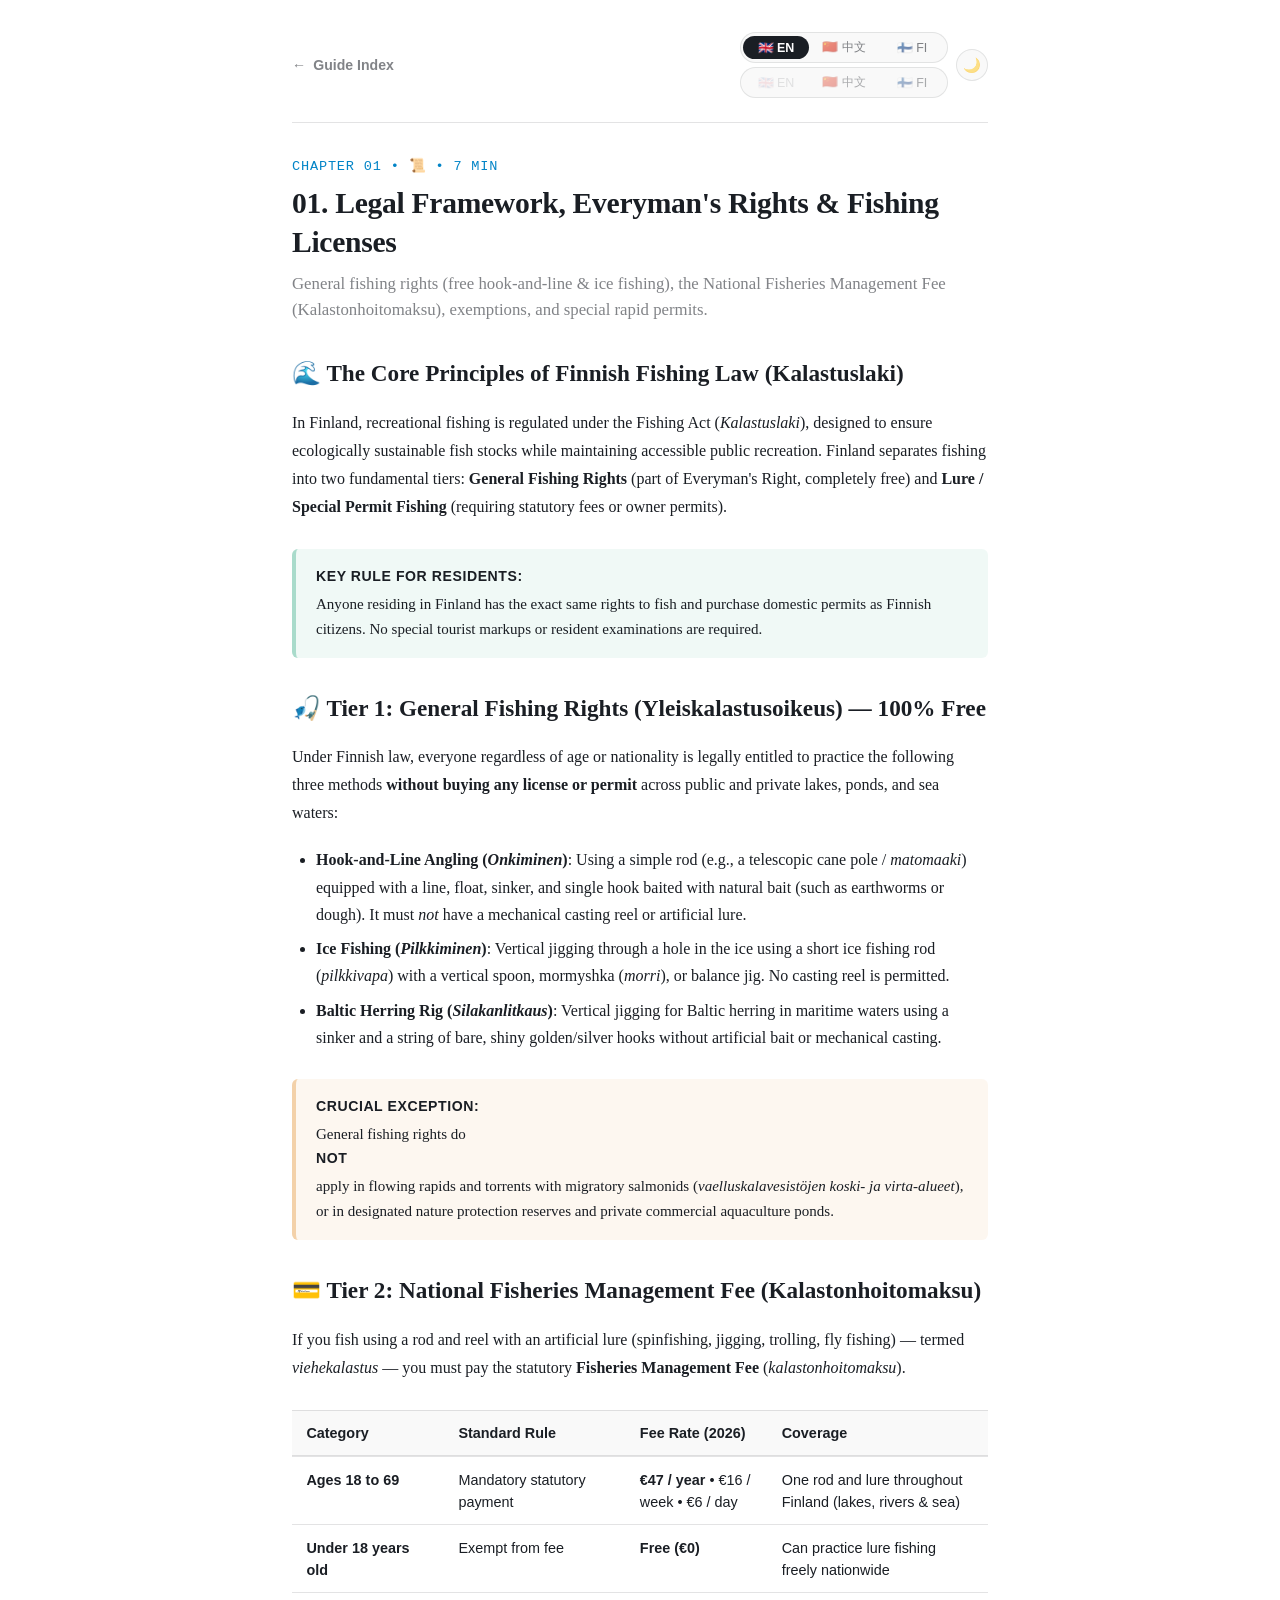
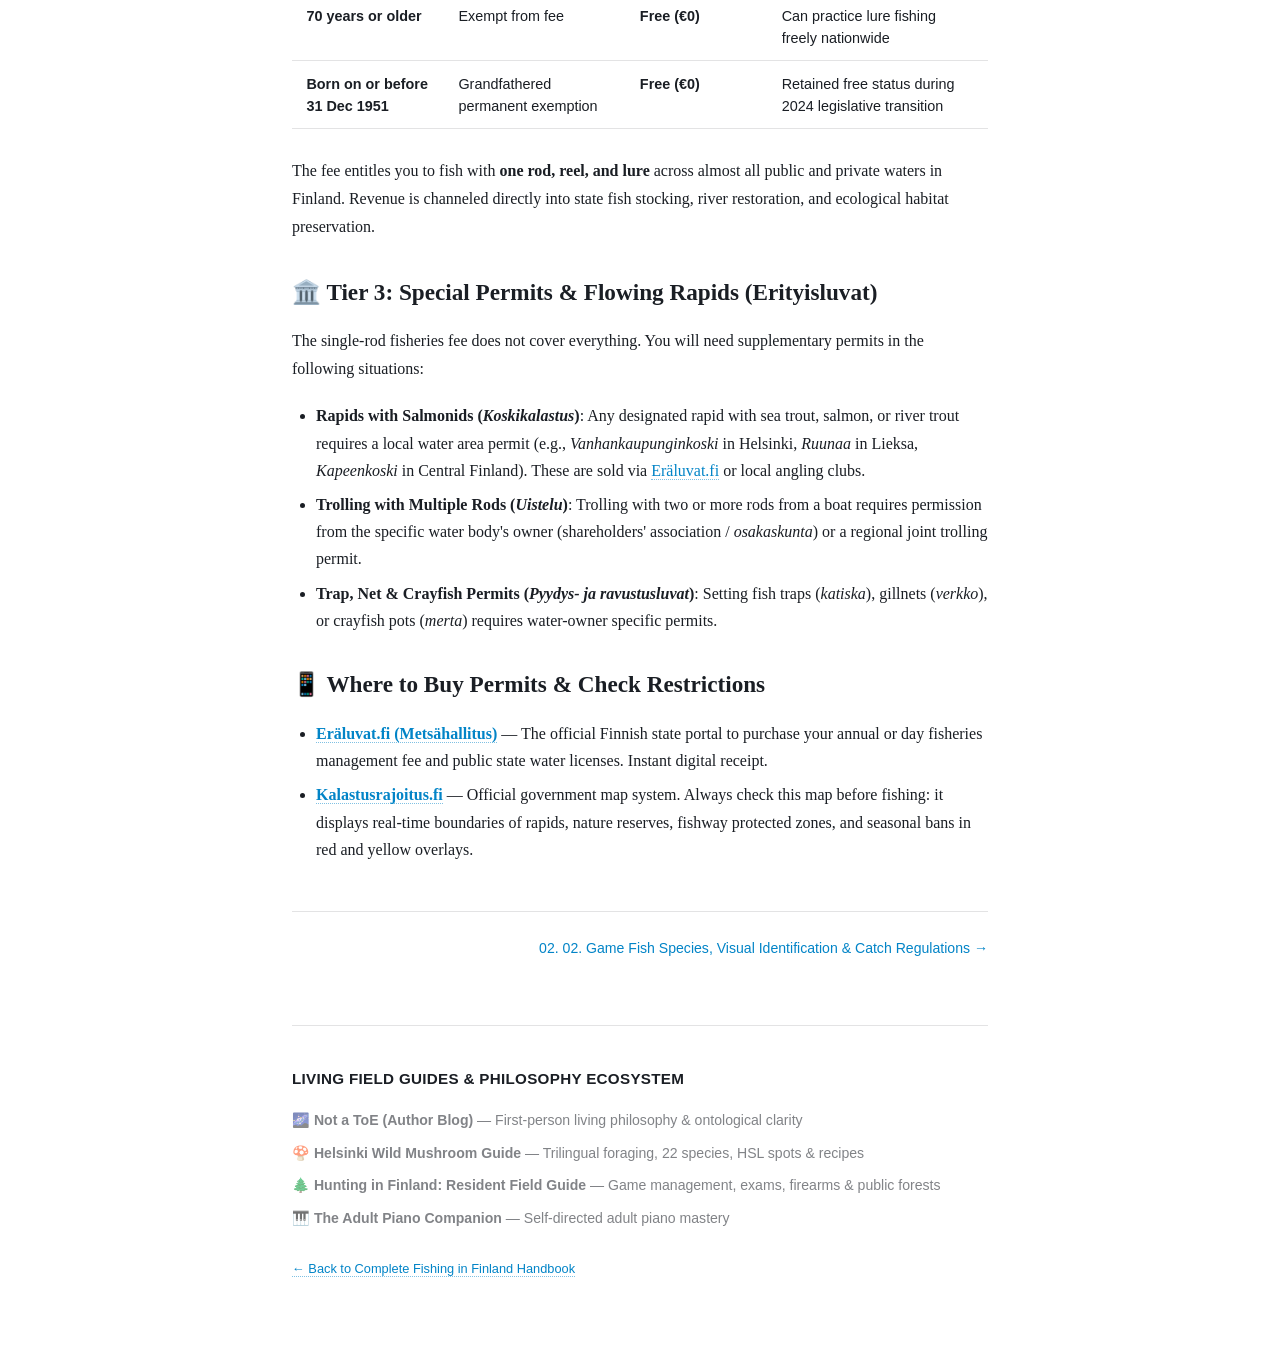
==== commit 0c4ac34d: "style: remove MAIN and COMPARE text labels and align flag icons" ====
--- a/docs/01_legal_rights_and_licenses.html
+++ b/docs/01_legal_rights_and_licenses.html
@@ -21,13 +21,11 @@
       <div class="top-controls">
         <div class="lang-switcher-wrapper" aria-label="Select Language">
           <div class="lang-row primary-lang-row" aria-label="Primary Language">
-            <span class="lang-row-label">Main:</span>
             <button class="lang-btn active" data-lang="en" title="English" aria-label="English">🇬🇧 EN</button>
             <button class="lang-btn" data-lang="zh" title="中文" aria-label="中文">🇨🇳 中文</button>
             <button class="lang-btn" data-lang="fi" title="Suomi" aria-label="Suomi">🇫🇮 FI</button>
           </div>
           <div class="lang-row secondary-lang-row" aria-label="Secondary Language (Optional)">
-            <span class="lang-row-label">Compare:</span>
             <button class="lang-btn secondary-btn disabled-lang" data-lang2="en" title="Compare English" aria-label="Compare English">🇬🇧 EN</button>
             <button class="lang-btn secondary-btn" data-lang2="zh" title="与中文对照" aria-label="与中文对照">🇨🇳 中文</button>
             <button class="lang-btn secondary-btn" data-lang2="fi" title="Vertaa suomeksi" aria-label="Vertaa suomeksi">🇫🇮 FI</button>
@@ -122,7 +120,7 @@
         <h2>📱 Where to Buy Permits & Check Restrictions</h2>
         <ul>
           <li><a href="https://www.eraluvat.fi" target="_blank" rel="noopener"><strong>Eräluvat.fi (Metsähallitus)</strong></a> — The official Finnish state portal to purchase your annual or day fisheries management fee and public state water licenses. Instant digital receipt.</li>
-          <li><a href="https://www.kalastusrajoitus.fi" target="_blank" rel="noopener"><strong>Kalastusrajoitus.fi</strong></a> — Official government map system. Always check this map before fishing: it displays real-time boundaries of rapids, nature reserves, fishway protected zones, and seasonal bans in red and yellow overlays.</li>
+          <li><a href="https://kalastusrajoitus.fi" target="_blank" rel="noopener"><strong>Kalastusrajoitus.fi</strong></a> — Official government map system. Always check this map before fishing: it displays real-time boundaries of rapids, nature reserves, fishway protected zones, and seasonal bans in red and yellow overlays.</li>
         </ul>
       </div>
     </main>
@@ -150,10 +148,10 @@
 
   <script>
     (function () {
-      const chapter = {"id":"ch1","num":"01","icon":"📜","slug":"legal_rights_and_licenses","title":{"en":"01. Legal Framework, Everyman's Rights & Fishing Licenses","zh":"01. 法律框架、自然民权与钓鱼许可制度","fi":"01. Lainsäädäntö, jokamiehenoikeudet ja kalastusluvat"},"subtitle":{"en":"General fishing rights (free hook-and-line & ice fishing), the National Fisheries Management Fee (Kalastonhoitomaksu), exemptions, and special rapid permits.","zh":"通用渔业权利（传统手竿与冬钓完全免费）、国家渔业管理费（Kalastonhoitomaksu）、年龄豁免机制与特种激流白水许可证。","fi":"Yleiskalastusoikeus (onkiminen ja pilkkiminen), kalastonhoitomaksu, ikävapautukset ja koskikohtaiset erityisluvat."},"readTime":"7 min","content":{"en":"\n        <h2>🌊 The Core Principles of Finnish Fishing Law (Kalastuslaki)</h2>\n        <p>In Finland, recreational fishing is regulated under the Fishing Act (<em>Kalastuslaki</em>), designed to ensure ecologically sustainable fish stocks while maintaining accessible public recreation. Finland separates fishing into two fundamental tiers: <strong>General Fishing Rights</strong> (part of Everyman's Right, completely free) and <strong>Lure / Special Permit Fishing</strong> (requiring statutory fees or owner permits).</p>\n\n        <div class=\"callout callout-tip\">\n          <strong>Key Rule for Residents:</strong> Anyone residing in Finland has the exact same rights to fish and purchase domestic permits as Finnish citizens. No special tourist markups or resident examinations are required.\n        </div>\n\n        <h2>🎣 Tier 1: General Fishing Rights (Yleiskalastusoikeus) — 100% Free</h2>\n        <p>Under Finnish law, everyone regardless of age or nationality is legally entitled to practice the following three methods <strong>without buying any license or permit</strong> across public and private lakes, ponds, and sea waters:</p>\n        <ul>\n          <li><strong>Hook-and-Line Angling (<em>Onkiminen</em>)</strong>: Using a simple rod (e.g., a telescopic cane pole / <em>matomaaki</em>) equipped with a line, float, sinker, and single hook baited with natural bait (such as earthworms or dough). It must <em>not</em> have a mechanical casting reel or artificial lure.</li>\n          <li><strong>Ice Fishing (<em>Pilkkiminen</em>)</strong>: Vertical jigging through a hole in the ice using a short ice fishing rod (<em>pilkkivapa</em>) with a vertical spoon, mormyshka (<em>morri</em>), or balance jig. No casting reel is permitted.</li>\n          <li><strong>Baltic Herring Rig (<em>Silakanlitkaus</em>)</strong>: Vertical jigging for Baltic herring in maritime waters using a sinker and a string of bare, shiny golden/silver hooks without artificial bait or mechanical casting.</li>\n        </ul>\n\n        <div class=\"callout callout-warning\">\n          <strong>Crucial Exception:</strong> General fishing rights do <strong>not</strong> apply in flowing rapids and torrents with migratory salmonids (<em>vaelluskalavesistöjen koski- ja virta-alueet</em>), or in designated nature protection reserves and private commercial aquaculture ponds.\n        </div>\n\n        <h2>💳 Tier 2: National Fisheries Management Fee (Kalastonhoitomaksu)</h2>\n        <p>If you fish using a rod and reel with an artificial lure (spinfishing, jigging, trolling, fly fishing) — termed <em>viehekalastus</em> — you must pay the statutory <strong>Fisheries Management Fee</strong> (<em>kalastonhoitomaksu</em>).</p>\n\n        <div class=\"table-wrap\">\n          <table>\n            <thead>\n              <tr>\n                <th>Category</th>\n                <th>Standard Rule</th>\n                <th>Fee Rate (2026)</th>\n                <th>Coverage</th>\n              </tr>\n            </thead>\n            <tbody>\n              <tr>\n                <td><strong>Ages 18 to 69</strong></td>\n                <td>Mandatory statutory payment</td>\n                <td><strong>€47 / year</strong> • €16 / week • €6 / day</td>\n                <td>One rod and lure throughout Finland (lakes, rivers & sea)</td>\n              </tr>\n              <tr>\n                <td><strong>Under 18 years old</strong></td>\n                <td>Exempt from fee</td>\n                <td><strong>Free (€0)</strong></td>\n                <td>Can practice lure fishing freely nationwide</td>\n              </tr>\n              <tr>\n                <td><strong>70 years or older</strong></td>\n                <td>Exempt from fee</td>\n                <td><strong>Free (€0)</strong></td>\n                <td>Can practice lure fishing freely nationwide</td>\n              </tr>\n              <tr>\n                <td><strong>Born on or before 31 Dec 1951</strong></td>\n                <td>Grandfathered permanent exemption</td>\n                <td><strong>Free (€0)</strong></td>\n                <td>Retained free status during 2024 legislative transition</td>\n              </tr>\n            </tbody>\n          </table>\n        </div>\n\n        <p>The fee entitles you to fish with <strong>one rod, reel, and lure</strong> across almost all public and private waters in Finland. Revenue is channeled directly into state fish stocking, river restoration, and ecological habitat preservation.</p>\n\n        <h2>🏛️ Tier 3: Special Permits & Flowing Rapids (Erityisluvat)</h2>\n        <p>The single-rod fisheries fee does not cover everything. You will need supplementary permits in the following situations:</p>\n        <ul>\n          <li><strong>Rapids with Salmonids (<em>Koskikalastus</em>)</strong>: Any designated rapid with sea trout, salmon, or river trout requires a local water area permit (e.g., <em>Vanhankaupunginkoski</em> in Helsinki, <em>Ruunaa</em> in Lieksa, <em>Kapeenkoski</em> in Central Finland). These are sold via <a href=\"https://www.eraluvat.fi\" target=\"_blank\" rel=\"noopener\">Eräluvat.fi</a> or local angling clubs.</li>\n          <li><strong>Trolling with Multiple Rods (<em>Uistelu</em>)</strong>: Trolling with two or more rods from a boat requires permission from the specific water body's owner (shareholders' association / <em>osakaskunta</em>) or a regional joint trolling permit.</li>\n          <li><strong>Trap, Net & Crayfish Permits (<em>Pyydys- ja ravustusluvat</em>)</strong>: Setting fish traps (<em>katiska</em>), gillnets (<em>verkko</em>), or crayfish pots (<em>merta</em>) requires water-owner specific permits.</li>\n        </ul>\n\n        <h2>📱 Where to Buy Permits & Check Restrictions</h2>\n        <ul>\n          <li><a href=\"https://www.eraluvat.fi\" target=\"_blank\" rel=\"noopener\"><strong>Eräluvat.fi (Metsähallitus)</strong></a> — The official Finnish state portal to purchase your annual or day fisheries management fee and public state water licenses. Instant digital receipt.</li>\n          <li><a href=\"https://www.kalastusrajoitus.fi\" target=\"_blank\" rel=\"noopener\"><strong>Kalastusrajoitus.fi</strong></a> — Official government map system. Always check this map before fishing: it displays real-time boundaries of rapids, nature reserves, fishway protected zones, and seasonal bans in red and yellow overlays.</li>\n        </ul>\n      ","zh":"\n        <h2>🌊 芬兰渔业法（Kalastuslaki）的核心监管逻辑</h2>\n        <p>在芬兰，垂钓与捕捞受《渔业法》（<em>Kalastuslaki</em>）统辖。该法案的立足点是生态保护与资源可持续利用，同时最大限度保障居民亲近自然、开展户外生活的宪法权利。芬兰将捕钓行为划分为两大截然不同的层级：<strong>通用免费渔权（自然民权组成部分）</strong>与<strong>路亚/特种钓捕许可（法定付费机制）</strong>。</p>\n\n        <div class=\"callout callout-tip\">\n          <strong>常住居民国民待遇：</strong> 只要你合法居住在芬兰（持居留许可与 henkilötunnus 个人税号），即可享有与芬兰公民完全同等的捕钓权利与许可购买资格，绝无外籍游客溢价或隐形门槛。\n        </div>\n\n        <h2>🎣 第一梯队：通用渔权（Yleiskalastusoikeus）—— 终生全免费</h2>\n        <p>依据法律，任何人（无论国籍与年龄）在芬兰境内的公共与私人湖泊、池塘及海域，均享有<strong>完全免费且无需任何牌照/许可证</strong>的以下三种传统垂钓方式：</p>\n        <ul>\n          <li><strong>传统手竿静水钓（<em>Onkiminen</em>）</strong>：使用简易钓竿（如无轮玻璃钢/碳素手竿、伸缩竹竿 <em>matomaaki</em>），搭配主线、浮漂、铅坠与单钩，挂天然生物饵（如蚯蚓、面包虫、面团）。严禁使用任何机械绕线轮或人造路亚拟饵。</li>\n          <li><strong>传统冬季冰钓（<em>Pilkkiminen</em>）</strong>：在冻结冰面上钻孔，使用简易手持短冰钓竿（<em>pilkkivapa</em>），挂垂直铁板、微型铅头钩配红虫（<em>morri</em>）或平衡拟饵，进行垂直提拉挑逗。严禁搭配机械抛投轮。</li>\n          <li><strong>波罗的海鲱鱼排钩串钩钓（<em>Silakanlitkaus</em>）</strong>：在沿海桥头或码头，使用铅坠搭配一串反光无诱饵单钩（通常为5-8枚闪光金银小钩），垂直上下抖动直接诱捕集群洄游的波罗的海鲱鱼（<em>silakka</em>）。</li>\n        </ul>\n\n        <div class=\"callout callout-warning\">\n          <strong>绝对禁区警示：</strong> 通用免费渔权<strong>严禁</strong>适用于有洄游性鲑鳟鱼类的急流和活水河段（<em>vaelluskalavesistöjen koski- ja virta-alueet</em>）、国家级自然生态严禁区，以及私人商业养殖鱼塘。\n        </div>\n\n        <h2>💳 第二梯队：国家渔业管理费（Kalastonhoitomaksu）</h2>\n        <p>凡使用<strong>装有机械旋压轮/水滴轮的钓竿搭配人造拟饵</strong>（即路亚抛投、亮片、米诺、软虫跳底或飞蝇钓），统称为 <em>viehekalastus</em>，法律规定必须缴纳法定<strong>国家渔业管理费</strong>（<em>kalastonhoitomaksu</em>）。</p>\n\n        <div class=\"table-wrap\">\n          <table>\n            <thead>\n              <tr>\n                <th>适用群体</th>\n                <th>法定纳费要求</th>\n                <th>规费标准 (2026)</th>\n                <th>授权捕钓范围</th>\n              </tr>\n            </thead>\n            <tbody>\n              <tr>\n                <td><strong>18 周岁至 69 周岁</strong></td>\n                <td>法定强制缴纳</td>\n                <td><strong>47 欧元 / 年</strong> • 16 欧元 / 周 • 6 欧元 / 日</td>\n                <td>全芬兰境内的湖泊、河流与波罗的海海域（单竿单饵）</td>\n              </tr>\n              <tr>\n                <td><strong>18 周岁以下青少年</strong></td>\n                <td>法定免缴政策</td>\n                <td><strong>免费 (€0)</strong></td>\n                <td>无需缴纳管理费，可直接在全国合法路亚</td>\n              </tr>\n              <tr>\n                <td><strong>70 周岁及以上长者</strong></td>\n                <td>法定免缴政策</td>\n                <td><strong>免费 (€0)</strong></td>\n                <td>无需缴纳管理费，可直接在全国合法路亚</td>\n              </tr>\n              <tr>\n                <td><strong>1951年12月31日及前出生者</strong></td>\n                <td>历史法案永久保留豁免</td>\n                <td><strong>免费 (€0)</strong></td>\n                <td>在此前法案过渡中终生保留完全免费路亚资格</td>\n              </tr>\n            </tbody>\n          </table>\n        </div>\n\n        <p>缴纳该项管理费后，钓者即可在全芬兰几乎所有水域以<strong>单竿单饵</strong>形式自由作钓。全部规费专款专用，直接回流于国家鱼苗增殖放流、产卵水系生态修复与渔业巡护科研。</p>\n\n        <h2>🏛️ 第三梯队：特种白水许可证与多竿拖钓（Erityisluvat）</h2>\n        <p>国家单竿渔业费并非万能通行证。遇有以下特殊情形，须按水域单独增购专门许可证：</p>\n        <ul>\n          <li><strong>鲑鳟鱼激流河段（<em>Koskikalastus</em>）</strong>：全国所有的激流白水、洄游河道（如赫尔辛基市中心的 <em>Vanhankaupunginkoski</em>、中芬兰的 <em>Kapeenkoski</em>、东芬兰的 <em>Ruunaa</em>），因持续人工放养鳟鱼且有野生种群，必须向水域管理方另购专属急流钓鱼证（通过 <a href=\"https://www.eraluvat.fi\" target=\"_blank\" rel=\"noopener\">Eräluvat.fi</a> 或当地渔政俱乐部购买）。</li>\n          <li><strong>多竿拖钓（<em>Vetouistelu</em>）</strong>：从船体两侧同时架设两根或更多钓竿进行行船拖钓时，必须购买该水域所有者协会（<em>osakaskunta</em>）的专属多竿拖钓许可。</li>\n          <li><strong>渔笼、地笼与捕蟹抓虾（<em>Pyydys- ja ravustusluvat</em>）</strong>：放置地笼网（<em>katiska</em>）、定置刺网（<em>verkko</em>）或小龙虾捕笼（<em>rapumerta</em>），必须向所属水权单位购买定置具专属水牌。</li>\n        </ul>\n\n        <h2>📱 必备官方查询与购票入口</h2>\n        <ul>\n          <li><a href=\"https://www.eraluvat.fi\" target=\"_blank\" rel=\"noopener\"><strong>Eräluvat.fi（芬兰国家林业与森林公园管理局 Metsähallitus）</strong></a> — 购买年度/短期国家渔业管理费及国有水域许可证的唯一官方平台，支付后立即生成带电子二维码的法定许可。</li>\n          <li><a href=\"https://www.kalastusrajoitus.fi\" target=\"_blank\" rel=\"noopener\"><strong>Kalastusrajoitus.fi（芬兰农业与林业部官方限钓红线地图）</strong></a> — 出钓前必须手机查看的地理信息系统，以红色与黄色色块实时标注全国所有禁钓激流、鱼道保全带与季节性繁殖保护区。</li>\n        </ul>\n      ","fi":"\n        <h2>🌊 Kalastuslain perusperiaatteet</h2>\n        <p>Suomen kalastuslaki säätelee vapaa-ajankalastusta tavoitteenaan kalakantojen kestävä ja monipuolinen hyödyntäminen sekä luonnonmukainen lisääntyminen. Laki jakaa kalastuksen selkeästi <strong>yleiskalastusoikeuksiin</strong> (jokamiehenoikeus, maksuton) ja <strong>luvanvaraiseen viehe- ja erityiskalastukseen</strong>.</p>\n\n        <div class=\"callout callout-tip\">\n          <strong>Yhdenvertaisuusperiaate:</strong> Kaikilla Suomessa pysyvästi tai tilapäisesti asuvilla henkilöillä on samat oikeudet kalastaa ja hankkia lupia kuin Suomen kansalaisilla. Erillisiä ulkomaalaismaksuja tai tutkintoja ei vaadita.\n        </div>\n\n        <h2>🎣 1. Maksuttomat yleiskalastusoikeudet</h2>\n        <p>Seuraavat kalastusmuodot ovat kaikille maksuttomia ilman erillisiä lupia useimmilla järvillä, lammilla ja merialueilla:</p>\n        <ul>\n          <li><strong>Onkiminen</strong>: Kalastus yhdellä vavalla ilman heittokalastukseen soveltuvaa kelaa, käyttäen luonnollista syöttiä (esim. mato) ja painoa/kohoa.</li>\n          <li><strong>Pilkkiminen</strong>: Pystysuuntainen kalastus jään läpi lyhyellä pilkkivavalla käyttäen pilkkiä tai morria ilman heittokelaa.</li>\n          <li><strong>Silakanlitkaus</strong>: Merialueilla harjoitettava silakan pyynti käyttäen painoa ja useita kirkkaita koukkuja ilman syöttiä tai heittokalastusta.</li>\n        </ul>\n\n        <div class=\"callout callout-warning\">\n          <strong>Tärkeä rajoitus:</strong> Yleiskalastusoikeudet eivät päde vaelluskalavesistöjen koski- ja virta-alueilla, luonnonsuojelualueilla tai yksityisillä istukaslammilla.\n        </div>\n\n        <h2>💳 2. Kalastonhoitomaksu</h2>\n        <p>Viehekalastusta (heittokalastus kelalla ja vavalla, uistelu, jigaus tai perhokalastus) harjoittavan <strong>18–69-vuotiaan</strong> on maksettava valtiollinen kalastonhoitomaksu.</p>\n\n        <div class=\"table-wrap\">\n          <table>\n            <thead>\n              <tr>\n                <th>Ryhmä</th>\n                <th>Velvollisuus</th>\n                <th>Hinta (2026)</th>\n                <th>Oikeudet</th>\n              </tr>\n            </thead>\n            <tbody>\n              <tr>\n                <td><strong>18–69-vuotiaat</strong></td>\n                <td>Lakisääteinen maksu</td>\n                <td><strong>47 € / vuosi</strong> • 16 € / viikko • 6 € / vrk</td>\n                <td>Viehekalastus yhdellä vavalla lähes koko maassa</td>\n              </tr>\n              <tr>\n                <td><strong>Alle 18-vuotiaat</strong></td>\n                <td>Maksuvapautus</td>\n                <td><strong>Maksuton (0 €)</strong></td>\n                <td>Oikeus viehekalastukseen yhdellä vavalla</td>\n              </tr>\n              <tr>\n                <td><strong>70 vuotta täyttäneet</strong></td>\n                <td>Maksuvapautus</td>\n                <td><strong>Maksuton (0 €)</strong></td>\n                <td>Oikeus viehekalastukseen yhdellä vavalla</td>\n              </tr>\n            </tbody>\n          </table>\n        </div>\n\n        <h2>🏛️ 3. Erityisluvat ja koskialueet</h2>\n        <p>Erityislupa tarvitaan aina vaelluskalavesistöjen koskissa (esim. Vanhankaupunginkoski Helsingissä), useammalla kuin yhdellä vavalla uisteltaessa sekä pyydyskalastuksessa (katiskat, verkot, rapumerrat).</p>\n\n        <h2>📱 Viralliset palvelut</h2>\n        <ul>\n          <li><a href=\"https://www.eraluvat.fi\" target=\"_blank\" rel=\"noopener\"><strong>Eräluvat.fi</strong></a> — Kalastonhoitomaksun ja valtion kalastuslupien virallinen verkkokauppa.</li>\n          <li><a href=\"https://www.kalastusrajoitus.fi\" target=\"_blank\" rel=\"noopener\"><strong>Kalastusrajoitus.fi</strong></a> — Maa- ja metsätalousministeriön karttapalvelu kielto- ja rajoitusalueista.</li>\n        </ul>\n      "}};
-      chapter.content.en = "\n        <h2>🌊 The Core Principles of Finnish Fishing Law (Kalastuslaki)</h2>\n        <p>In Finland, recreational fishing is regulated under the Fishing Act (<em>Kalastuslaki</em>), designed to ensure ecologically sustainable fish stocks while maintaining accessible public recreation. Finland separates fishing into two fundamental tiers: <strong>General Fishing Rights</strong> (part of Everyman's Right, completely free) and <strong>Lure / Special Permit Fishing</strong> (requiring statutory fees or owner permits).</p>\n\n        <div class=\"callout callout-tip\">\n          <strong>Key Rule for Residents:</strong> Anyone residing in Finland has the exact same rights to fish and purchase domestic permits as Finnish citizens. No special tourist markups or resident examinations are required.\n        </div>\n\n        <h2>🎣 Tier 1: General Fishing Rights (Yleiskalastusoikeus) — 100% Free</h2>\n        <p>Under Finnish law, everyone regardless of age or nationality is legally entitled to practice the following three methods <strong>without buying any license or permit</strong> across public and private lakes, ponds, and sea waters:</p>\n        <ul>\n          <li><strong>Hook-and-Line Angling (<em>Onkiminen</em>)</strong>: Using a simple rod (e.g., a telescopic cane pole / <em>matomaaki</em>) equipped with a line, float, sinker, and single hook baited with natural bait (such as earthworms or dough). It must <em>not</em> have a mechanical casting reel or artificial lure.</li>\n          <li><strong>Ice Fishing (<em>Pilkkiminen</em>)</strong>: Vertical jigging through a hole in the ice using a short ice fishing rod (<em>pilkkivapa</em>) with a vertical spoon, mormyshka (<em>morri</em>), or balance jig. No casting reel is permitted.</li>\n          <li><strong>Baltic Herring Rig (<em>Silakanlitkaus</em>)</strong>: Vertical jigging for Baltic herring in maritime waters using a sinker and a string of bare, shiny golden/silver hooks without artificial bait or mechanical casting.</li>\n        </ul>\n\n        <div class=\"callout callout-warning\">\n          <strong>Crucial Exception:</strong> General fishing rights do <strong>not</strong> apply in flowing rapids and torrents with migratory salmonids (<em>vaelluskalavesistöjen koski- ja virta-alueet</em>), or in designated nature protection reserves and private commercial aquaculture ponds.\n        </div>\n\n        <h2>💳 Tier 2: National Fisheries Management Fee (Kalastonhoitomaksu)</h2>\n        <p>If you fish using a rod and reel with an artificial lure (spinfishing, jigging, trolling, fly fishing) — termed <em>viehekalastus</em> — you must pay the statutory <strong>Fisheries Management Fee</strong> (<em>kalastonhoitomaksu</em>).</p>\n\n        <div class=\"table-wrap\">\n          <table>\n            <thead>\n              <tr>\n                <th>Category</th>\n                <th>Standard Rule</th>\n                <th>Fee Rate (2026)</th>\n                <th>Coverage</th>\n              </tr>\n            </thead>\n            <tbody>\n              <tr>\n                <td><strong>Ages 18 to 69</strong></td>\n                <td>Mandatory statutory payment</td>\n                <td><strong>€47 / year</strong> • €16 / week • €6 / day</td>\n                <td>One rod and lure throughout Finland (lakes, rivers & sea)</td>\n              </tr>\n              <tr>\n                <td><strong>Under 18 years old</strong></td>\n                <td>Exempt from fee</td>\n                <td><strong>Free (€0)</strong></td>\n                <td>Can practice lure fishing freely nationwide</td>\n              </tr>\n              <tr>\n                <td><strong>70 years or older</strong></td>\n                <td>Exempt from fee</td>\n                <td><strong>Free (€0)</strong></td>\n                <td>Can practice lure fishing freely nationwide</td>\n              </tr>\n              <tr>\n                <td><strong>Born on or before 31 Dec 1951</strong></td>\n                <td>Grandfathered permanent exemption</td>\n                <td><strong>Free (€0)</strong></td>\n                <td>Retained free status during 2024 legislative transition</td>\n              </tr>\n            </tbody>\n          </table>\n        </div>\n\n        <p>The fee entitles you to fish with <strong>one rod, reel, and lure</strong> across almost all public and private waters in Finland. Revenue is channeled directly into state fish stocking, river restoration, and ecological habitat preservation.</p>\n\n        <h2>🏛️ Tier 3: Special Permits & Flowing Rapids (Erityisluvat)</h2>\n        <p>The single-rod fisheries fee does not cover everything. You will need supplementary permits in the following situations:</p>\n        <ul>\n          <li><strong>Rapids with Salmonids (<em>Koskikalastus</em>)</strong>: Any designated rapid with sea trout, salmon, or river trout requires a local water area permit (e.g., <em>Vanhankaupunginkoski</em> in Helsinki, <em>Ruunaa</em> in Lieksa, <em>Kapeenkoski</em> in Central Finland). These are sold via <a href=\"https://www.eraluvat.fi\" target=\"_blank\" rel=\"noopener\">Eräluvat.fi</a> or local angling clubs.</li>\n          <li><strong>Trolling with Multiple Rods (<em>Uistelu</em>)</strong>: Trolling with two or more rods from a boat requires permission from the specific water body's owner (shareholders' association / <em>osakaskunta</em>) or a regional joint trolling permit.</li>\n          <li><strong>Trap, Net & Crayfish Permits (<em>Pyydys- ja ravustusluvat</em>)</strong>: Setting fish traps (<em>katiska</em>), gillnets (<em>verkko</em>), or crayfish pots (<em>merta</em>) requires water-owner specific permits.</li>\n        </ul>\n\n        <h2>📱 Where to Buy Permits & Check Restrictions</h2>\n        <ul>\n          <li><a href=\"https://www.eraluvat.fi\" target=\"_blank\" rel=\"noopener\"><strong>Eräluvat.fi (Metsähallitus)</strong></a> — The official Finnish state portal to purchase your annual or day fisheries management fee and public state water licenses. Instant digital receipt.</li>\n          <li><a href=\"https://www.kalastusrajoitus.fi\" target=\"_blank\" rel=\"noopener\"><strong>Kalastusrajoitus.fi</strong></a> — Official government map system. Always check this map before fishing: it displays real-time boundaries of rapids, nature reserves, fishway protected zones, and seasonal bans in red and yellow overlays.</li>\n        </ul>\n      ";
-      chapter.content.zh = "\n        <h2>🌊 芬兰渔业法（Kalastuslaki）的核心监管逻辑</h2>\n        <p>在芬兰，垂钓与捕捞受《渔业法》（<em>Kalastuslaki</em>）统辖。该法案的立足点是生态保护与资源可持续利用，同时最大限度保障居民亲近自然、开展户外生活的宪法权利。芬兰将捕钓行为划分为两大截然不同的层级：<strong>通用免费渔权（自然民权组成部分）</strong>与<strong>路亚/特种钓捕许可（法定付费机制）</strong>。</p>\n\n        <div class=\"callout callout-tip\">\n          <strong>常住居民国民待遇：</strong> 只要你合法居住在芬兰（持居留许可与 henkilötunnus 个人税号），即可享有与芬兰公民完全同等的捕钓权利与许可购买资格，绝无外籍游客溢价或隐形门槛。\n        </div>\n\n        <h2>🎣 第一梯队：通用渔权（Yleiskalastusoikeus）—— 终生全免费</h2>\n        <p>依据法律，任何人（无论国籍与年龄）在芬兰境内的公共与私人湖泊、池塘及海域，均享有<strong>完全免费且无需任何牌照/许可证</strong>的以下三种传统垂钓方式：</p>\n        <ul>\n          <li><strong>传统手竿静水钓（<em>Onkiminen</em>）</strong>：使用简易钓竿（如无轮玻璃钢/碳素手竿、伸缩竹竿 <em>matomaaki</em>），搭配主线、浮漂、铅坠与单钩，挂天然生物饵（如蚯蚓、面包虫、面团）。严禁使用任何机械绕线轮或人造路亚拟饵。</li>\n          <li><strong>传统冬季冰钓（<em>Pilkkiminen</em>）</strong>：在冻结冰面上钻孔，使用简易手持短冰钓竿（<em>pilkkivapa</em>），挂垂直铁板、微型铅头钩配红虫（<em>morri</em>）或平衡拟饵，进行垂直提拉挑逗。严禁搭配机械抛投轮。</li>\n          <li><strong>波罗的海鲱鱼排钩串钩钓（<em>Silakanlitkaus</em>）</strong>：在沿海桥头或码头，使用铅坠搭配一串反光无诱饵单钩（通常为5-8枚闪光金银小钩），垂直上下抖动直接诱捕集群洄游的波罗的海鲱鱼（<em>silakka</em>）。</li>\n        </ul>\n\n        <div class=\"callout callout-warning\">\n          <strong>绝对禁区警示：</strong> 通用免费渔权<strong>严禁</strong>适用于有洄游性鲑鳟鱼类的急流和活水河段（<em>vaelluskalavesistöjen koski- ja virta-alueet</em>）、国家级自然生态严禁区，以及私人商业养殖鱼塘。\n        </div>\n\n        <h2>💳 第二梯队：国家渔业管理费（Kalastonhoitomaksu）</h2>\n        <p>凡使用<strong>装有机械旋压轮/水滴轮的钓竿搭配人造拟饵</strong>（即路亚抛投、亮片、米诺、软虫跳底或飞蝇钓），统称为 <em>viehekalastus</em>，法律规定必须缴纳法定<strong>国家渔业管理费</strong>（<em>kalastonhoitomaksu</em>）。</p>\n\n        <div class=\"table-wrap\">\n          <table>\n            <thead>\n              <tr>\n                <th>适用群体</th>\n                <th>法定纳费要求</th>\n                <th>规费标准 (2026)</th>\n                <th>授权捕钓范围</th>\n              </tr>\n            </thead>\n            <tbody>\n              <tr>\n                <td><strong>18 周岁至 69 周岁</strong></td>\n                <td>法定强制缴纳</td>\n                <td><strong>47 欧元 / 年</strong> • 16 欧元 / 周 • 6 欧元 / 日</td>\n                <td>全芬兰境内的湖泊、河流与波罗的海海域（单竿单饵）</td>\n              </tr>\n              <tr>\n                <td><strong>18 周岁以下青少年</strong></td>\n                <td>法定免缴政策</td>\n                <td><strong>免费 (€0)</strong></td>\n                <td>无需缴纳管理费，可直接在全国合法路亚</td>\n              </tr>\n              <tr>\n                <td><strong>70 周岁及以上长者</strong></td>\n                <td>法定免缴政策</td>\n                <td><strong>免费 (€0)</strong></td>\n                <td>无需缴纳管理费，可直接在全国合法路亚</td>\n              </tr>\n              <tr>\n                <td><strong>1951年12月31日及前出生者</strong></td>\n                <td>历史法案永久保留豁免</td>\n                <td><strong>免费 (€0)</strong></td>\n                <td>在此前法案过渡中终生保留完全免费路亚资格</td>\n              </tr>\n            </tbody>\n          </table>\n        </div>\n\n        <p>缴纳该项管理费后，钓者即可在全芬兰几乎所有水域以<strong>单竿单饵</strong>形式自由作钓。全部规费专款专用，直接回流于国家鱼苗增殖放流、产卵水系生态修复与渔业巡护科研。</p>\n\n        <h2>🏛️ 第三梯队：特种白水许可证与多竿拖钓（Erityisluvat）</h2>\n        <p>国家单竿渔业费并非万能通行证。遇有以下特殊情形，须按水域单独增购专门许可证：</p>\n        <ul>\n          <li><strong>鲑鳟鱼激流河段（<em>Koskikalastus</em>）</strong>：全国所有的激流白水、洄游河道（如赫尔辛基市中心的 <em>Vanhankaupunginkoski</em>、中芬兰的 <em>Kapeenkoski</em>、东芬兰的 <em>Ruunaa</em>），因持续人工放养鳟鱼且有野生种群，必须向水域管理方另购专属急流钓鱼证（通过 <a href=\"https://www.eraluvat.fi\" target=\"_blank\" rel=\"noopener\">Eräluvat.fi</a> 或当地渔政俱乐部购买）。</li>\n          <li><strong>多竿拖钓（<em>Vetouistelu</em>）</strong>：从船体两侧同时架设两根或更多钓竿进行行船拖钓时，必须购买该水域所有者协会（<em>osakaskunta</em>）的专属多竿拖钓许可。</li>\n          <li><strong>渔笼、地笼与捕蟹抓虾（<em>Pyydys- ja ravustusluvat</em>）</strong>：放置地笼网（<em>katiska</em>）、定置刺网（<em>verkko</em>）或小龙虾捕笼（<em>rapumerta</em>），必须向所属水权单位购买定置具专属水牌。</li>\n        </ul>\n\n        <h2>📱 必备官方查询与购票入口</h2>\n        <ul>\n          <li><a href=\"https://www.eraluvat.fi\" target=\"_blank\" rel=\"noopener\"><strong>Eräluvat.fi（芬兰国家林业与森林公园管理局 Metsähallitus）</strong></a> — 购买年度/短期国家渔业管理费及国有水域许可证的唯一官方平台，支付后立即生成带电子二维码的法定许可。</li>\n          <li><a href=\"https://www.kalastusrajoitus.fi\" target=\"_blank\" rel=\"noopener\"><strong>Kalastusrajoitus.fi（芬兰农业与林业部官方限钓红线地图）</strong></a> — 出钓前必须手机查看的地理信息系统，以红色与黄色色块实时标注全国所有禁钓激流、鱼道保全带与季节性繁殖保护区。</li>\n        </ul>\n      ";
-      chapter.content.fi = "\n        <h2>🌊 Kalastuslain perusperiaatteet</h2>\n        <p>Suomen kalastuslaki säätelee vapaa-ajankalastusta tavoitteenaan kalakantojen kestävä ja monipuolinen hyödyntäminen sekä luonnonmukainen lisääntyminen. Laki jakaa kalastuksen selkeästi <strong>yleiskalastusoikeuksiin</strong> (jokamiehenoikeus, maksuton) ja <strong>luvanvaraiseen viehe- ja erityiskalastukseen</strong>.</p>\n\n        <div class=\"callout callout-tip\">\n          <strong>Yhdenvertaisuusperiaate:</strong> Kaikilla Suomessa pysyvästi tai tilapäisesti asuvilla henkilöillä on samat oikeudet kalastaa ja hankkia lupia kuin Suomen kansalaisilla. Erillisiä ulkomaalaismaksuja tai tutkintoja ei vaadita.\n        </div>\n\n        <h2>🎣 1. Maksuttomat yleiskalastusoikeudet</h2>\n        <p>Seuraavat kalastusmuodot ovat kaikille maksuttomia ilman erillisiä lupia useimmilla järvillä, lammilla ja merialueilla:</p>\n        <ul>\n          <li><strong>Onkiminen</strong>: Kalastus yhdellä vavalla ilman heittokalastukseen soveltuvaa kelaa, käyttäen luonnollista syöttiä (esim. mato) ja painoa/kohoa.</li>\n          <li><strong>Pilkkiminen</strong>: Pystysuuntainen kalastus jään läpi lyhyellä pilkkivavalla käyttäen pilkkiä tai morria ilman heittokelaa.</li>\n          <li><strong>Silakanlitkaus</strong>: Merialueilla harjoitettava silakan pyynti käyttäen painoa ja useita kirkkaita koukkuja ilman syöttiä tai heittokalastusta.</li>\n        </ul>\n\n        <div class=\"callout callout-warning\">\n          <strong>Tärkeä rajoitus:</strong> Yleiskalastusoikeudet eivät päde vaelluskalavesistöjen koski- ja virta-alueilla, luonnonsuojelualueilla tai yksityisillä istukaslammilla.\n        </div>\n\n        <h2>💳 2. Kalastonhoitomaksu</h2>\n        <p>Viehekalastusta (heittokalastus kelalla ja vavalla, uistelu, jigaus tai perhokalastus) harjoittavan <strong>18–69-vuotiaan</strong> on maksettava valtiollinen kalastonhoitomaksu.</p>\n\n        <div class=\"table-wrap\">\n          <table>\n            <thead>\n              <tr>\n                <th>Ryhmä</th>\n                <th>Velvollisuus</th>\n                <th>Hinta (2026)</th>\n                <th>Oikeudet</th>\n              </tr>\n            </thead>\n            <tbody>\n              <tr>\n                <td><strong>18–69-vuotiaat</strong></td>\n                <td>Lakisääteinen maksu</td>\n                <td><strong>47 € / vuosi</strong> • 16 € / viikko • 6 € / vrk</td>\n                <td>Viehekalastus yhdellä vavalla lähes koko maassa</td>\n              </tr>\n              <tr>\n                <td><strong>Alle 18-vuotiaat</strong></td>\n                <td>Maksuvapautus</td>\n                <td><strong>Maksuton (0 €)</strong></td>\n                <td>Oikeus viehekalastukseen yhdellä vavalla</td>\n              </tr>\n              <tr>\n                <td><strong>70 vuotta täyttäneet</strong></td>\n                <td>Maksuvapautus</td>\n                <td><strong>Maksuton (0 €)</strong></td>\n                <td>Oikeus viehekalastukseen yhdellä vavalla</td>\n              </tr>\n            </tbody>\n          </table>\n        </div>\n\n        <h2>🏛️ 3. Erityisluvat ja koskialueet</h2>\n        <p>Erityislupa tarvitaan aina vaelluskalavesistöjen koskissa (esim. Vanhankaupunginkoski Helsingissä), useammalla kuin yhdellä vavalla uisteltaessa sekä pyydyskalastuksessa (katiskat, verkot, rapumerrat).</p>\n\n        <h2>📱 Viralliset palvelut</h2>\n        <ul>\n          <li><a href=\"https://www.eraluvat.fi\" target=\"_blank\" rel=\"noopener\"><strong>Eräluvat.fi</strong></a> — Kalastonhoitomaksun ja valtion kalastuslupien virallinen verkkokauppa.</li>\n          <li><a href=\"https://www.kalastusrajoitus.fi\" target=\"_blank\" rel=\"noopener\"><strong>Kalastusrajoitus.fi</strong></a> — Maa- ja metsätalousministeriön karttapalvelu kielto- ja rajoitusalueista.</li>\n        </ul>\n      ";
+      const chapter = {"id":"ch1","num":"01","icon":"📜","slug":"legal_rights_and_licenses","title":{"en":"01. Legal Framework, Everyman's Rights & Fishing Licenses","zh":"01. 法律框架、自然民权与钓鱼许可制度","fi":"01. Lainsäädäntö, jokamiehenoikeudet ja kalastusluvat"},"subtitle":{"en":"General fishing rights (free hook-and-line & ice fishing), the National Fisheries Management Fee (Kalastonhoitomaksu), exemptions, and special rapid permits.","zh":"通用渔业权利（传统手竿与冬钓完全免费）、国家渔业管理费（Kalastonhoitomaksu）、年龄豁免机制与特种激流白水许可证。","fi":"Yleiskalastusoikeus (onkiminen ja pilkkiminen), kalastonhoitomaksu, ikävapautukset ja koskikohtaiset erityisluvat."},"readTime":"7 min","content":{"en":"\n        <h2>🌊 The Core Principles of Finnish Fishing Law (Kalastuslaki)</h2>\n        <p>In Finland, recreational fishing is regulated under the Fishing Act (<em>Kalastuslaki</em>), designed to ensure ecologically sustainable fish stocks while maintaining accessible public recreation. Finland separates fishing into two fundamental tiers: <strong>General Fishing Rights</strong> (part of Everyman's Right, completely free) and <strong>Lure / Special Permit Fishing</strong> (requiring statutory fees or owner permits).</p>\n\n        <div class=\"callout callout-tip\">\n          <strong>Key Rule for Residents:</strong> Anyone residing in Finland has the exact same rights to fish and purchase domestic permits as Finnish citizens. No special tourist markups or resident examinations are required.\n        </div>\n\n        <h2>🎣 Tier 1: General Fishing Rights (Yleiskalastusoikeus) — 100% Free</h2>\n        <p>Under Finnish law, everyone regardless of age or nationality is legally entitled to practice the following three methods <strong>without buying any license or permit</strong> across public and private lakes, ponds, and sea waters:</p>\n        <ul>\n          <li><strong>Hook-and-Line Angling (<em>Onkiminen</em>)</strong>: Using a simple rod (e.g., a telescopic cane pole / <em>matomaaki</em>) equipped with a line, float, sinker, and single hook baited with natural bait (such as earthworms or dough). It must <em>not</em> have a mechanical casting reel or artificial lure.</li>\n          <li><strong>Ice Fishing (<em>Pilkkiminen</em>)</strong>: Vertical jigging through a hole in the ice using a short ice fishing rod (<em>pilkkivapa</em>) with a vertical spoon, mormyshka (<em>morri</em>), or balance jig. No casting reel is permitted.</li>\n          <li><strong>Baltic Herring Rig (<em>Silakanlitkaus</em>)</strong>: Vertical jigging for Baltic herring in maritime waters using a sinker and a string of bare, shiny golden/silver hooks without artificial bait or mechanical casting.</li>\n        </ul>\n\n        <div class=\"callout callout-warning\">\n          <strong>Crucial Exception:</strong> General fishing rights do <strong>not</strong> apply in flowing rapids and torrents with migratory salmonids (<em>vaelluskalavesistöjen koski- ja virta-alueet</em>), or in designated nature protection reserves and private commercial aquaculture ponds.\n        </div>\n\n        <h2>💳 Tier 2: National Fisheries Management Fee (Kalastonhoitomaksu)</h2>\n        <p>If you fish using a rod and reel with an artificial lure (spinfishing, jigging, trolling, fly fishing) — termed <em>viehekalastus</em> — you must pay the statutory <strong>Fisheries Management Fee</strong> (<em>kalastonhoitomaksu</em>).</p>\n\n        <div class=\"table-wrap\">\n          <table>\n            <thead>\n              <tr>\n                <th>Category</th>\n                <th>Standard Rule</th>\n                <th>Fee Rate (2026)</th>\n                <th>Coverage</th>\n              </tr>\n            </thead>\n            <tbody>\n              <tr>\n                <td><strong>Ages 18 to 69</strong></td>\n                <td>Mandatory statutory payment</td>\n                <td><strong>€47 / year</strong> • €16 / week • €6 / day</td>\n                <td>One rod and lure throughout Finland (lakes, rivers & sea)</td>\n              </tr>\n              <tr>\n                <td><strong>Under 18 years old</strong></td>\n                <td>Exempt from fee</td>\n                <td><strong>Free (€0)</strong></td>\n                <td>Can practice lure fishing freely nationwide</td>\n              </tr>\n              <tr>\n                <td><strong>70 years or older</strong></td>\n                <td>Exempt from fee</td>\n                <td><strong>Free (€0)</strong></td>\n                <td>Can practice lure fishing freely nationwide</td>\n              </tr>\n              <tr>\n                <td><strong>Born on or before 31 Dec 1951</strong></td>\n                <td>Grandfathered permanent exemption</td>\n                <td><strong>Free (€0)</strong></td>\n                <td>Retained free status during 2024 legislative transition</td>\n              </tr>\n            </tbody>\n          </table>\n        </div>\n\n        <p>The fee entitles you to fish with <strong>one rod, reel, and lure</strong> across almost all public and private waters in Finland. Revenue is channeled directly into state fish stocking, river restoration, and ecological habitat preservation.</p>\n\n        <h2>🏛️ Tier 3: Special Permits & Flowing Rapids (Erityisluvat)</h2>\n        <p>The single-rod fisheries fee does not cover everything. You will need supplementary permits in the following situations:</p>\n        <ul>\n          <li><strong>Rapids with Salmonids (<em>Koskikalastus</em>)</strong>: Any designated rapid with sea trout, salmon, or river trout requires a local water area permit (e.g., <em>Vanhankaupunginkoski</em> in Helsinki, <em>Ruunaa</em> in Lieksa, <em>Kapeenkoski</em> in Central Finland). These are sold via <a href=\"https://www.eraluvat.fi\" target=\"_blank\" rel=\"noopener\">Eräluvat.fi</a> or local angling clubs.</li>\n          <li><strong>Trolling with Multiple Rods (<em>Uistelu</em>)</strong>: Trolling with two or more rods from a boat requires permission from the specific water body's owner (shareholders' association / <em>osakaskunta</em>) or a regional joint trolling permit.</li>\n          <li><strong>Trap, Net & Crayfish Permits (<em>Pyydys- ja ravustusluvat</em>)</strong>: Setting fish traps (<em>katiska</em>), gillnets (<em>verkko</em>), or crayfish pots (<em>merta</em>) requires water-owner specific permits.</li>\n        </ul>\n\n        <h2>📱 Where to Buy Permits & Check Restrictions</h2>\n        <ul>\n          <li><a href=\"https://www.eraluvat.fi\" target=\"_blank\" rel=\"noopener\"><strong>Eräluvat.fi (Metsähallitus)</strong></a> — The official Finnish state portal to purchase your annual or day fisheries management fee and public state water licenses. Instant digital receipt.</li>\n          <li><a href=\"https://kalastusrajoitus.fi\" target=\"_blank\" rel=\"noopener\"><strong>Kalastusrajoitus.fi</strong></a> — Official government map system. Always check this map before fishing: it displays real-time boundaries of rapids, nature reserves, fishway protected zones, and seasonal bans in red and yellow overlays.</li>\n        </ul>\n      ","zh":"\n        <h2>🌊 芬兰渔业法（Kalastuslaki）的核心监管逻辑</h2>\n        <p>在芬兰，垂钓与捕捞受《渔业法》（<em>Kalastuslaki</em>）统辖。该法案的立足点是生态保护与资源可持续利用，同时最大限度保障居民亲近自然、开展户外生活的宪法权利。芬兰将捕钓行为划分为两大截然不同的层级：<strong>通用免费渔权（自然民权组成部分）</strong>与<strong>路亚/特种钓捕许可（法定付费机制）</strong>。</p>\n\n        <div class=\"callout callout-tip\">\n          <strong>常住居民国民待遇：</strong> 只要你合法居住在芬兰（持居留许可与 henkilötunnus 个人税号），即可享有与芬兰公民完全同等的捕钓权利与许可购买资格，绝无外籍游客溢价或隐形门槛。\n        </div>\n\n        <h2>🎣 第一梯队：通用渔权（Yleiskalastusoikeus）—— 终生全免费</h2>\n        <p>依据法律，任何人（无论国籍与年龄）在芬兰境内的公共与私人湖泊、池塘及海域，均享有<strong>完全免费且无需任何牌照/许可证</strong>的以下三种传统垂钓方式：</p>\n        <ul>\n          <li><strong>传统手竿静水钓（<em>Onkiminen</em>）</strong>：使用简易钓竿（如无轮玻璃钢/碳素手竿、伸缩竹竿 <em>matomaaki</em>），搭配主线、浮漂、铅坠与单钩，挂天然生物饵（如蚯蚓、面包虫、面团）。严禁使用任何机械绕线轮或人造路亚拟饵。</li>\n          <li><strong>传统冬季冰钓（<em>Pilkkiminen</em>）</strong>：在冻结冰面上钻孔，使用简易手持短冰钓竿（<em>pilkkivapa</em>），挂垂直铁板、微型铅头钩配红虫（<em>morri</em>）或平衡拟饵，进行垂直提拉挑逗。严禁搭配机械抛投轮。</li>\n          <li><strong>波罗的海鲱鱼排钩串钩钓（<em>Silakanlitkaus</em>）</strong>：在沿海桥头或码头，使用铅坠搭配一串反光无诱饵单钩（通常为5-8枚闪光金银小钩），垂直上下抖动直接诱捕集群洄游的波罗的海鲱鱼（<em>silakka</em>）。</li>\n        </ul>\n\n        <div class=\"callout callout-warning\">\n          <strong>绝对禁区警示：</strong> 通用免费渔权<strong>严禁</strong>适用于有洄游性鲑鳟鱼类的急流和活水河段（<em>vaelluskalavesistöjen koski- ja virta-alueet</em>）、国家级自然生态严禁区，以及私人商业养殖鱼塘。\n        </div>\n\n        <h2>💳 第二梯队：国家渔业管理费（Kalastonhoitomaksu）</h2>\n        <p>凡使用<strong>装有机械旋压轮/水滴轮的钓竿搭配人造拟饵</strong>（即路亚抛投、亮片、米诺、软虫跳底或飞蝇钓），统称为 <em>viehekalastus</em>，法律规定必须缴纳法定<strong>国家渔业管理费</strong>（<em>kalastonhoitomaksu</em>）。</p>\n\n        <div class=\"table-wrap\">\n          <table>\n            <thead>\n              <tr>\n                <th>适用群体</th>\n                <th>法定纳费要求</th>\n                <th>规费标准 (2026)</th>\n                <th>授权捕钓范围</th>\n              </tr>\n            </thead>\n            <tbody>\n              <tr>\n                <td><strong>18 周岁至 69 周岁</strong></td>\n                <td>法定强制缴纳</td>\n                <td><strong>47 欧元 / 年</strong> • 16 欧元 / 周 • 6 欧元 / 日</td>\n                <td>全芬兰境内的湖泊、河流与波罗的海海域（单竿单饵）</td>\n              </tr>\n              <tr>\n                <td><strong>18 周岁以下青少年</strong></td>\n                <td>法定免缴政策</td>\n                <td><strong>免费 (€0)</strong></td>\n                <td>无需缴纳管理费，可直接在全国合法路亚</td>\n              </tr>\n              <tr>\n                <td><strong>70 周岁及以上长者</strong></td>\n                <td>法定免缴政策</td>\n                <td><strong>免费 (€0)</strong></td>\n                <td>无需缴纳管理费，可直接在全国合法路亚</td>\n              </tr>\n              <tr>\n                <td><strong>1951年12月31日及前出生者</strong></td>\n                <td>历史法案永久保留豁免</td>\n                <td><strong>免费 (€0)</strong></td>\n                <td>在此前法案过渡中终生保留完全免费路亚资格</td>\n              </tr>\n            </tbody>\n          </table>\n        </div>\n\n        <p>缴纳该项管理费后，钓者即可在全芬兰几乎所有水域以<strong>单竿单饵</strong>形式自由作钓。全部规费专款专用，直接回流于国家鱼苗增殖放流、产卵水系生态修复与渔业巡护科研。</p>\n\n        <h2>🏛️ 第三梯队：特种白水许可证与多竿拖钓（Erityisluvat）</h2>\n        <p>国家单竿渔业费并非万能通行证。遇有以下特殊情形，须按水域单独增购专门许可证：</p>\n        <ul>\n          <li><strong>鲑鳟鱼激流河段（<em>Koskikalastus</em>）</strong>：全国所有的激流白水、洄游河道（如赫尔辛基市中心的 <em>Vanhankaupunginkoski</em>、中芬兰的 <em>Kapeenkoski</em>、东芬兰的 <em>Ruunaa</em>），因持续人工放养鳟鱼且有野生种群，必须向水域管理方另购专属急流钓鱼证（通过 <a href=\"https://www.eraluvat.fi\" target=\"_blank\" rel=\"noopener\">Eräluvat.fi</a> 或当地渔政俱乐部购买）。</li>\n          <li><strong>多竿拖钓（<em>Vetouistelu</em>）</strong>：从船体两侧同时架设两根或更多钓竿进行行船拖钓时，必须购买该水域所有者协会（<em>osakaskunta</em>）的专属多竿拖钓许可。</li>\n          <li><strong>渔笼、地笼与捕蟹抓虾（<em>Pyydys- ja ravustusluvat</em>）</strong>：放置地笼网（<em>katiska</em>）、定置刺网（<em>verkko</em>）或小龙虾捕笼（<em>rapumerta</em>），必须向所属水权单位购买定置具专属水牌。</li>\n        </ul>\n\n        <h2>📱 必备官方查询与购票入口</h2>\n        <ul>\n          <li><a href=\"https://www.eraluvat.fi\" target=\"_blank\" rel=\"noopener\"><strong>Eräluvat.fi（芬兰国家林业与森林公园管理局 Metsähallitus）</strong></a> — 购买年度/短期国家渔业管理费及国有水域许可证的唯一官方平台，支付后立即生成带电子二维码的法定许可。</li>\n          <li><a href=\"https://kalastusrajoitus.fi\" target=\"_blank\" rel=\"noopener\"><strong>Kalastusrajoitus.fi（芬兰农业与林业部官方限钓红线地图）</strong></a> — 出钓前必须手机查看的地理信息系统，以红色与黄色色块实时标注全国所有禁钓激流、鱼道保全带与季节性繁殖保护区。</li>\n        </ul>\n      ","fi":"\n        <h2>🌊 Kalastuslain perusperiaatteet</h2>\n        <p>Suomen kalastuslaki säätelee vapaa-ajankalastusta tavoitteenaan kalakantojen kestävä ja monipuolinen hyödyntäminen sekä luonnonmukainen lisääntyminen. Laki jakaa kalastuksen selkeästi <strong>yleiskalastusoikeuksiin</strong> (jokamiehenoikeus, maksuton) ja <strong>luvanvaraiseen viehe- ja erityiskalastukseen</strong>.</p>\n\n        <div class=\"callout callout-tip\">\n          <strong>Yhdenvertaisuusperiaate:</strong> Kaikilla Suomessa pysyvästi tai tilapäisesti asuvilla henkilöillä on samat oikeudet kalastaa ja hankkia lupia kuin Suomen kansalaisilla. Erillisiä ulkomaalaismaksuja tai tutkintoja ei vaadita.\n        </div>\n\n        <h2>🎣 1. Maksuttomat yleiskalastusoikeudet</h2>\n        <p>Seuraavat kalastusmuodot ovat kaikille maksuttomia ilman erillisiä lupia useimmilla järvillä, lammilla ja merialueilla:</p>\n        <ul>\n          <li><strong>Onkiminen</strong>: Kalastus yhdellä vavalla ilman heittokalastukseen soveltuvaa kelaa, käyttäen luonnollista syöttiä (esim. mato) ja painoa/kohoa.</li>\n          <li><strong>Pilkkiminen</strong>: Pystysuuntainen kalastus jään läpi lyhyellä pilkkivavalla käyttäen pilkkiä tai morria ilman heittokelaa.</li>\n          <li><strong>Silakanlitkaus</strong>: Merialueilla harjoitettava silakan pyynti käyttäen painoa ja useita kirkkaita koukkuja ilman syöttiä tai heittokalastusta.</li>\n        </ul>\n\n        <div class=\"callout callout-warning\">\n          <strong>Tärkeä rajoitus:</strong> Yleiskalastusoikeudet eivät päde vaelluskalavesistöjen koski- ja virta-alueilla, luonnonsuojelualueilla tai yksityisillä istukaslammilla.\n        </div>\n\n        <h2>💳 2. Kalastonhoitomaksu</h2>\n        <p>Viehekalastusta (heittokalastus kelalla ja vavalla, uistelu, jigaus tai perhokalastus) harjoittavan <strong>18–69-vuotiaan</strong> on maksettava valtiollinen kalastonhoitomaksu.</p>\n\n        <div class=\"table-wrap\">\n          <table>\n            <thead>\n              <tr>\n                <th>Ryhmä</th>\n                <th>Velvollisuus</th>\n                <th>Hinta (2026)</th>\n                <th>Oikeudet</th>\n              </tr>\n            </thead>\n            <tbody>\n              <tr>\n                <td><strong>18–69-vuotiaat</strong></td>\n                <td>Lakisääteinen maksu</td>\n                <td><strong>47 € / vuosi</strong> • 16 € / viikko • 6 € / vrk</td>\n                <td>Viehekalastus yhdellä vavalla lähes koko maassa</td>\n              </tr>\n              <tr>\n                <td><strong>Alle 18-vuotiaat</strong></td>\n                <td>Maksuvapautus</td>\n                <td><strong>Maksuton (0 €)</strong></td>\n                <td>Oikeus viehekalastukseen yhdellä vavalla</td>\n              </tr>\n              <tr>\n                <td><strong>70 vuotta täyttäneet</strong></td>\n                <td>Maksuvapautus</td>\n                <td><strong>Maksuton (0 €)</strong></td>\n                <td>Oikeus viehekalastukseen yhdellä vavalla</td>\n              </tr>\n            </tbody>\n          </table>\n        </div>\n\n        <h2>🏛️ 3. Erityisluvat ja koskialueet</h2>\n        <p>Erityislupa tarvitaan aina vaelluskalavesistöjen koskissa (esim. Vanhankaupunginkoski Helsingissä), useammalla kuin yhdellä vavalla uisteltaessa sekä pyydyskalastuksessa (katiskat, verkot, rapumerrat).</p>\n\n        <h2>📱 Viralliset palvelut</h2>\n        <ul>\n          <li><a href=\"https://www.eraluvat.fi\" target=\"_blank\" rel=\"noopener\"><strong>Eräluvat.fi</strong></a> — Kalastonhoitomaksun ja valtion kalastuslupien virallinen verkkokauppa.</li>\n          <li><a href=\"https://kalastusrajoitus.fi\" target=\"_blank\" rel=\"noopener\"><strong>Kalastusrajoitus.fi</strong></a> — Maa- ja metsätalousministeriön karttapalvelu kielto- ja rajoitusalueista.</li>\n        </ul>\n      "}};
+      chapter.content.en = "\n        <h2>🌊 The Core Principles of Finnish Fishing Law (Kalastuslaki)</h2>\n        <p>In Finland, recreational fishing is regulated under the Fishing Act (<em>Kalastuslaki</em>), designed to ensure ecologically sustainable fish stocks while maintaining accessible public recreation. Finland separates fishing into two fundamental tiers: <strong>General Fishing Rights</strong> (part of Everyman's Right, completely free) and <strong>Lure / Special Permit Fishing</strong> (requiring statutory fees or owner permits).</p>\n\n        <div class=\"callout callout-tip\">\n          <strong>Key Rule for Residents:</strong> Anyone residing in Finland has the exact same rights to fish and purchase domestic permits as Finnish citizens. No special tourist markups or resident examinations are required.\n        </div>\n\n        <h2>🎣 Tier 1: General Fishing Rights (Yleiskalastusoikeus) — 100% Free</h2>\n        <p>Under Finnish law, everyone regardless of age or nationality is legally entitled to practice the following three methods <strong>without buying any license or permit</strong> across public and private lakes, ponds, and sea waters:</p>\n        <ul>\n          <li><strong>Hook-and-Line Angling (<em>Onkiminen</em>)</strong>: Using a simple rod (e.g., a telescopic cane pole / <em>matomaaki</em>) equipped with a line, float, sinker, and single hook baited with natural bait (such as earthworms or dough). It must <em>not</em> have a mechanical casting reel or artificial lure.</li>\n          <li><strong>Ice Fishing (<em>Pilkkiminen</em>)</strong>: Vertical jigging through a hole in the ice using a short ice fishing rod (<em>pilkkivapa</em>) with a vertical spoon, mormyshka (<em>morri</em>), or balance jig. No casting reel is permitted.</li>\n          <li><strong>Baltic Herring Rig (<em>Silakanlitkaus</em>)</strong>: Vertical jigging for Baltic herring in maritime waters using a sinker and a string of bare, shiny golden/silver hooks without artificial bait or mechanical casting.</li>\n        </ul>\n\n        <div class=\"callout callout-warning\">\n          <strong>Crucial Exception:</strong> General fishing rights do <strong>not</strong> apply in flowing rapids and torrents with migratory salmonids (<em>vaelluskalavesistöjen koski- ja virta-alueet</em>), or in designated nature protection reserves and private commercial aquaculture ponds.\n        </div>\n\n        <h2>💳 Tier 2: National Fisheries Management Fee (Kalastonhoitomaksu)</h2>\n        <p>If you fish using a rod and reel with an artificial lure (spinfishing, jigging, trolling, fly fishing) — termed <em>viehekalastus</em> — you must pay the statutory <strong>Fisheries Management Fee</strong> (<em>kalastonhoitomaksu</em>).</p>\n\n        <div class=\"table-wrap\">\n          <table>\n            <thead>\n              <tr>\n                <th>Category</th>\n                <th>Standard Rule</th>\n                <th>Fee Rate (2026)</th>\n                <th>Coverage</th>\n              </tr>\n            </thead>\n            <tbody>\n              <tr>\n                <td><strong>Ages 18 to 69</strong></td>\n                <td>Mandatory statutory payment</td>\n                <td><strong>€47 / year</strong> • €16 / week • €6 / day</td>\n                <td>One rod and lure throughout Finland (lakes, rivers & sea)</td>\n              </tr>\n              <tr>\n                <td><strong>Under 18 years old</strong></td>\n                <td>Exempt from fee</td>\n                <td><strong>Free (€0)</strong></td>\n                <td>Can practice lure fishing freely nationwide</td>\n              </tr>\n              <tr>\n                <td><strong>70 years or older</strong></td>\n                <td>Exempt from fee</td>\n                <td><strong>Free (€0)</strong></td>\n                <td>Can practice lure fishing freely nationwide</td>\n              </tr>\n              <tr>\n                <td><strong>Born on or before 31 Dec 1951</strong></td>\n                <td>Grandfathered permanent exemption</td>\n                <td><strong>Free (€0)</strong></td>\n                <td>Retained free status during 2024 legislative transition</td>\n              </tr>\n            </tbody>\n          </table>\n        </div>\n\n        <p>The fee entitles you to fish with <strong>one rod, reel, and lure</strong> across almost all public and private waters in Finland. Revenue is channeled directly into state fish stocking, river restoration, and ecological habitat preservation.</p>\n\n        <h2>🏛️ Tier 3: Special Permits & Flowing Rapids (Erityisluvat)</h2>\n        <p>The single-rod fisheries fee does not cover everything. You will need supplementary permits in the following situations:</p>\n        <ul>\n          <li><strong>Rapids with Salmonids (<em>Koskikalastus</em>)</strong>: Any designated rapid with sea trout, salmon, or river trout requires a local water area permit (e.g., <em>Vanhankaupunginkoski</em> in Helsinki, <em>Ruunaa</em> in Lieksa, <em>Kapeenkoski</em> in Central Finland). These are sold via <a href=\"https://www.eraluvat.fi\" target=\"_blank\" rel=\"noopener\">Eräluvat.fi</a> or local angling clubs.</li>\n          <li><strong>Trolling with Multiple Rods (<em>Uistelu</em>)</strong>: Trolling with two or more rods from a boat requires permission from the specific water body's owner (shareholders' association / <em>osakaskunta</em>) or a regional joint trolling permit.</li>\n          <li><strong>Trap, Net & Crayfish Permits (<em>Pyydys- ja ravustusluvat</em>)</strong>: Setting fish traps (<em>katiska</em>), gillnets (<em>verkko</em>), or crayfish pots (<em>merta</em>) requires water-owner specific permits.</li>\n        </ul>\n\n        <h2>📱 Where to Buy Permits & Check Restrictions</h2>\n        <ul>\n          <li><a href=\"https://www.eraluvat.fi\" target=\"_blank\" rel=\"noopener\"><strong>Eräluvat.fi (Metsähallitus)</strong></a> — The official Finnish state portal to purchase your annual or day fisheries management fee and public state water licenses. Instant digital receipt.</li>\n          <li><a href=\"https://kalastusrajoitus.fi\" target=\"_blank\" rel=\"noopener\"><strong>Kalastusrajoitus.fi</strong></a> — Official government map system. Always check this map before fishing: it displays real-time boundaries of rapids, nature reserves, fishway protected zones, and seasonal bans in red and yellow overlays.</li>\n        </ul>\n      ";
+      chapter.content.zh = "\n        <h2>🌊 芬兰渔业法（Kalastuslaki）的核心监管逻辑</h2>\n        <p>在芬兰，垂钓与捕捞受《渔业法》（<em>Kalastuslaki</em>）统辖。该法案的立足点是生态保护与资源可持续利用，同时最大限度保障居民亲近自然、开展户外生活的宪法权利。芬兰将捕钓行为划分为两大截然不同的层级：<strong>通用免费渔权（自然民权组成部分）</strong>与<strong>路亚/特种钓捕许可（法定付费机制）</strong>。</p>\n\n        <div class=\"callout callout-tip\">\n          <strong>常住居民国民待遇：</strong> 只要你合法居住在芬兰（持居留许可与 henkilötunnus 个人税号），即可享有与芬兰公民完全同等的捕钓权利与许可购买资格，绝无外籍游客溢价或隐形门槛。\n        </div>\n\n        <h2>🎣 第一梯队：通用渔权（Yleiskalastusoikeus）—— 终生全免费</h2>\n        <p>依据法律，任何人（无论国籍与年龄）在芬兰境内的公共与私人湖泊、池塘及海域，均享有<strong>完全免费且无需任何牌照/许可证</strong>的以下三种传统垂钓方式：</p>\n        <ul>\n          <li><strong>传统手竿静水钓（<em>Onkiminen</em>）</strong>：使用简易钓竿（如无轮玻璃钢/碳素手竿、伸缩竹竿 <em>matomaaki</em>），搭配主线、浮漂、铅坠与单钩，挂天然生物饵（如蚯蚓、面包虫、面团）。严禁使用任何机械绕线轮或人造路亚拟饵。</li>\n          <li><strong>传统冬季冰钓（<em>Pilkkiminen</em>）</strong>：在冻结冰面上钻孔，使用简易手持短冰钓竿（<em>pilkkivapa</em>），挂垂直铁板、微型铅头钩配红虫（<em>morri</em>）或平衡拟饵，进行垂直提拉挑逗。严禁搭配机械抛投轮。</li>\n          <li><strong>波罗的海鲱鱼排钩串钩钓（<em>Silakanlitkaus</em>）</strong>：在沿海桥头或码头，使用铅坠搭配一串反光无诱饵单钩（通常为5-8枚闪光金银小钩），垂直上下抖动直接诱捕集群洄游的波罗的海鲱鱼（<em>silakka</em>）。</li>\n        </ul>\n\n        <div class=\"callout callout-warning\">\n          <strong>绝对禁区警示：</strong> 通用免费渔权<strong>严禁</strong>适用于有洄游性鲑鳟鱼类的急流和活水河段（<em>vaelluskalavesistöjen koski- ja virta-alueet</em>）、国家级自然生态严禁区，以及私人商业养殖鱼塘。\n        </div>\n\n        <h2>💳 第二梯队：国家渔业管理费（Kalastonhoitomaksu）</h2>\n        <p>凡使用<strong>装有机械旋压轮/水滴轮的钓竿搭配人造拟饵</strong>（即路亚抛投、亮片、米诺、软虫跳底或飞蝇钓），统称为 <em>viehekalastus</em>，法律规定必须缴纳法定<strong>国家渔业管理费</strong>（<em>kalastonhoitomaksu</em>）。</p>\n\n        <div class=\"table-wrap\">\n          <table>\n            <thead>\n              <tr>\n                <th>适用群体</th>\n                <th>法定纳费要求</th>\n                <th>规费标准 (2026)</th>\n                <th>授权捕钓范围</th>\n              </tr>\n            </thead>\n            <tbody>\n              <tr>\n                <td><strong>18 周岁至 69 周岁</strong></td>\n                <td>法定强制缴纳</td>\n                <td><strong>47 欧元 / 年</strong> • 16 欧元 / 周 • 6 欧元 / 日</td>\n                <td>全芬兰境内的湖泊、河流与波罗的海海域（单竿单饵）</td>\n              </tr>\n              <tr>\n                <td><strong>18 周岁以下青少年</strong></td>\n                <td>法定免缴政策</td>\n                <td><strong>免费 (€0)</strong></td>\n                <td>无需缴纳管理费，可直接在全国合法路亚</td>\n              </tr>\n              <tr>\n                <td><strong>70 周岁及以上长者</strong></td>\n                <td>法定免缴政策</td>\n                <td><strong>免费 (€0)</strong></td>\n                <td>无需缴纳管理费，可直接在全国合法路亚</td>\n              </tr>\n              <tr>\n                <td><strong>1951年12月31日及前出生者</strong></td>\n                <td>历史法案永久保留豁免</td>\n                <td><strong>免费 (€0)</strong></td>\n                <td>在此前法案过渡中终生保留完全免费路亚资格</td>\n              </tr>\n            </tbody>\n          </table>\n        </div>\n\n        <p>缴纳该项管理费后，钓者即可在全芬兰几乎所有水域以<strong>单竿单饵</strong>形式自由作钓。全部规费专款专用，直接回流于国家鱼苗增殖放流、产卵水系生态修复与渔业巡护科研。</p>\n\n        <h2>🏛️ 第三梯队：特种白水许可证与多竿拖钓（Erityisluvat）</h2>\n        <p>国家单竿渔业费并非万能通行证。遇有以下特殊情形，须按水域单独增购专门许可证：</p>\n        <ul>\n          <li><strong>鲑鳟鱼激流河段（<em>Koskikalastus</em>）</strong>：全国所有的激流白水、洄游河道（如赫尔辛基市中心的 <em>Vanhankaupunginkoski</em>、中芬兰的 <em>Kapeenkoski</em>、东芬兰的 <em>Ruunaa</em>），因持续人工放养鳟鱼且有野生种群，必须向水域管理方另购专属急流钓鱼证（通过 <a href=\"https://www.eraluvat.fi\" target=\"_blank\" rel=\"noopener\">Eräluvat.fi</a> 或当地渔政俱乐部购买）。</li>\n          <li><strong>多竿拖钓（<em>Vetouistelu</em>）</strong>：从船体两侧同时架设两根或更多钓竿进行行船拖钓时，必须购买该水域所有者协会（<em>osakaskunta</em>）的专属多竿拖钓许可。</li>\n          <li><strong>渔笼、地笼与捕蟹抓虾（<em>Pyydys- ja ravustusluvat</em>）</strong>：放置地笼网（<em>katiska</em>）、定置刺网（<em>verkko</em>）或小龙虾捕笼（<em>rapumerta</em>），必须向所属水权单位购买定置具专属水牌。</li>\n        </ul>\n\n        <h2>📱 必备官方查询与购票入口</h2>\n        <ul>\n          <li><a href=\"https://www.eraluvat.fi\" target=\"_blank\" rel=\"noopener\"><strong>Eräluvat.fi（芬兰国家林业与森林公园管理局 Metsähallitus）</strong></a> — 购买年度/短期国家渔业管理费及国有水域许可证的唯一官方平台，支付后立即生成带电子二维码的法定许可。</li>\n          <li><a href=\"https://kalastusrajoitus.fi\" target=\"_blank\" rel=\"noopener\"><strong>Kalastusrajoitus.fi（芬兰农业与林业部官方限钓红线地图）</strong></a> — 出钓前必须手机查看的地理信息系统，以红色与黄色色块实时标注全国所有禁钓激流、鱼道保全带与季节性繁殖保护区。</li>\n        </ul>\n      ";
+      chapter.content.fi = "\n        <h2>🌊 Kalastuslain perusperiaatteet</h2>\n        <p>Suomen kalastuslaki säätelee vapaa-ajankalastusta tavoitteenaan kalakantojen kestävä ja monipuolinen hyödyntäminen sekä luonnonmukainen lisääntyminen. Laki jakaa kalastuksen selkeästi <strong>yleiskalastusoikeuksiin</strong> (jokamiehenoikeus, maksuton) ja <strong>luvanvaraiseen viehe- ja erityiskalastukseen</strong>.</p>\n\n        <div class=\"callout callout-tip\">\n          <strong>Yhdenvertaisuusperiaate:</strong> Kaikilla Suomessa pysyvästi tai tilapäisesti asuvilla henkilöillä on samat oikeudet kalastaa ja hankkia lupia kuin Suomen kansalaisilla. Erillisiä ulkomaalaismaksuja tai tutkintoja ei vaadita.\n        </div>\n\n        <h2>🎣 1. Maksuttomat yleiskalastusoikeudet</h2>\n        <p>Seuraavat kalastusmuodot ovat kaikille maksuttomia ilman erillisiä lupia useimmilla järvillä, lammilla ja merialueilla:</p>\n        <ul>\n          <li><strong>Onkiminen</strong>: Kalastus yhdellä vavalla ilman heittokalastukseen soveltuvaa kelaa, käyttäen luonnollista syöttiä (esim. mato) ja painoa/kohoa.</li>\n          <li><strong>Pilkkiminen</strong>: Pystysuuntainen kalastus jään läpi lyhyellä pilkkivavalla käyttäen pilkkiä tai morria ilman heittokelaa.</li>\n          <li><strong>Silakanlitkaus</strong>: Merialueilla harjoitettava silakan pyynti käyttäen painoa ja useita kirkkaita koukkuja ilman syöttiä tai heittokalastusta.</li>\n        </ul>\n\n        <div class=\"callout callout-warning\">\n          <strong>Tärkeä rajoitus:</strong> Yleiskalastusoikeudet eivät päde vaelluskalavesistöjen koski- ja virta-alueilla, luonnonsuojelualueilla tai yksityisillä istukaslammilla.\n        </div>\n\n        <h2>💳 2. Kalastonhoitomaksu</h2>\n        <p>Viehekalastusta (heittokalastus kelalla ja vavalla, uistelu, jigaus tai perhokalastus) harjoittavan <strong>18–69-vuotiaan</strong> on maksettava valtiollinen kalastonhoitomaksu.</p>\n\n        <div class=\"table-wrap\">\n          <table>\n            <thead>\n              <tr>\n                <th>Ryhmä</th>\n                <th>Velvollisuus</th>\n                <th>Hinta (2026)</th>\n                <th>Oikeudet</th>\n              </tr>\n            </thead>\n            <tbody>\n              <tr>\n                <td><strong>18–69-vuotiaat</strong></td>\n                <td>Lakisääteinen maksu</td>\n                <td><strong>47 € / vuosi</strong> • 16 € / viikko • 6 € / vrk</td>\n                <td>Viehekalastus yhdellä vavalla lähes koko maassa</td>\n              </tr>\n              <tr>\n                <td><strong>Alle 18-vuotiaat</strong></td>\n                <td>Maksuvapautus</td>\n                <td><strong>Maksuton (0 €)</strong></td>\n                <td>Oikeus viehekalastukseen yhdellä vavalla</td>\n              </tr>\n              <tr>\n                <td><strong>70 vuotta täyttäneet</strong></td>\n                <td>Maksuvapautus</td>\n                <td><strong>Maksuton (0 €)</strong></td>\n                <td>Oikeus viehekalastukseen yhdellä vavalla</td>\n              </tr>\n            </tbody>\n          </table>\n        </div>\n\n        <h2>🏛️ 3. Erityisluvat ja koskialueet</h2>\n        <p>Erityislupa tarvitaan aina vaelluskalavesistöjen koskissa (esim. Vanhankaupunginkoski Helsingissä), useammalla kuin yhdellä vavalla uisteltaessa sekä pyydyskalastuksessa (katiskat, verkot, rapumerrat).</p>\n\n        <h2>📱 Viralliset palvelut</h2>\n        <ul>\n          <li><a href=\"https://www.eraluvat.fi\" target=\"_blank\" rel=\"noopener\"><strong>Eräluvat.fi</strong></a> — Kalastonhoitomaksun ja valtion kalastuslupien virallinen verkkokauppa.</li>\n          <li><a href=\"https://kalastusrajoitus.fi\" target=\"_blank\" rel=\"noopener\"><strong>Kalastusrajoitus.fi</strong></a> — Maa- ja metsätalousministeriön karttapalvelu kielto- ja rajoitusalueista.</li>\n        </ul>\n      ";
 
       let currentLang = localStorage.getItem('fishing_lang') || 'en';
       let secondaryLang = localStorage.getItem('fishing_lang2') || null;
--- a/styles.css
+++ b/styles.css
@@ -159,7 +159,7 @@
 .lang-btn {
   background: none;
   border: none;
-  padding: 4px 10px;
+  padding: 4px 8px;
   font-size: 0.78rem;
   font-family: var(--font-sans);
   font-weight: 500;
@@ -167,6 +167,12 @@
   cursor: pointer;
   border-radius: 16px;
   transition: all 0.15s ease;
+  display: inline-flex;
+  align-items: center;
+  justify-content: center;
+  gap: 4px;
+  min-width: 66px;
+  box-sizing: border-box;
 }
 
 .lang-btn:hover {
@@ -589,29 +595,19 @@
    ========================================================================== */
 
 .lang-switcher-wrapper {
-  display: flex;
+  display: inline-flex;
   flex-direction: column;
-  gap: 5px;
+  gap: 4px;
 }
 
 .lang-row {
-  display: flex;
-  align-items: center;
-  gap: 4px;
+  display: inline-flex;
+  align-items: center;
+  gap: 2px;
   background: var(--card-bg);
   border: 1px solid var(--card-border);
-  border-radius: 18px;
-  padding: 2px 6px;
-}
-
-.lang-row-label {
-  font-family: var(--font-mono);
-  font-size: 0.7rem;
-  text-transform: uppercase;
-  color: var(--muted);
-  letter-spacing: 0.04em;
-  margin-right: 2px;
-  padding-left: 4px;
+  border-radius: 20px;
+  padding: 2px;
 }
 
 .lang-btn.secondary-btn {
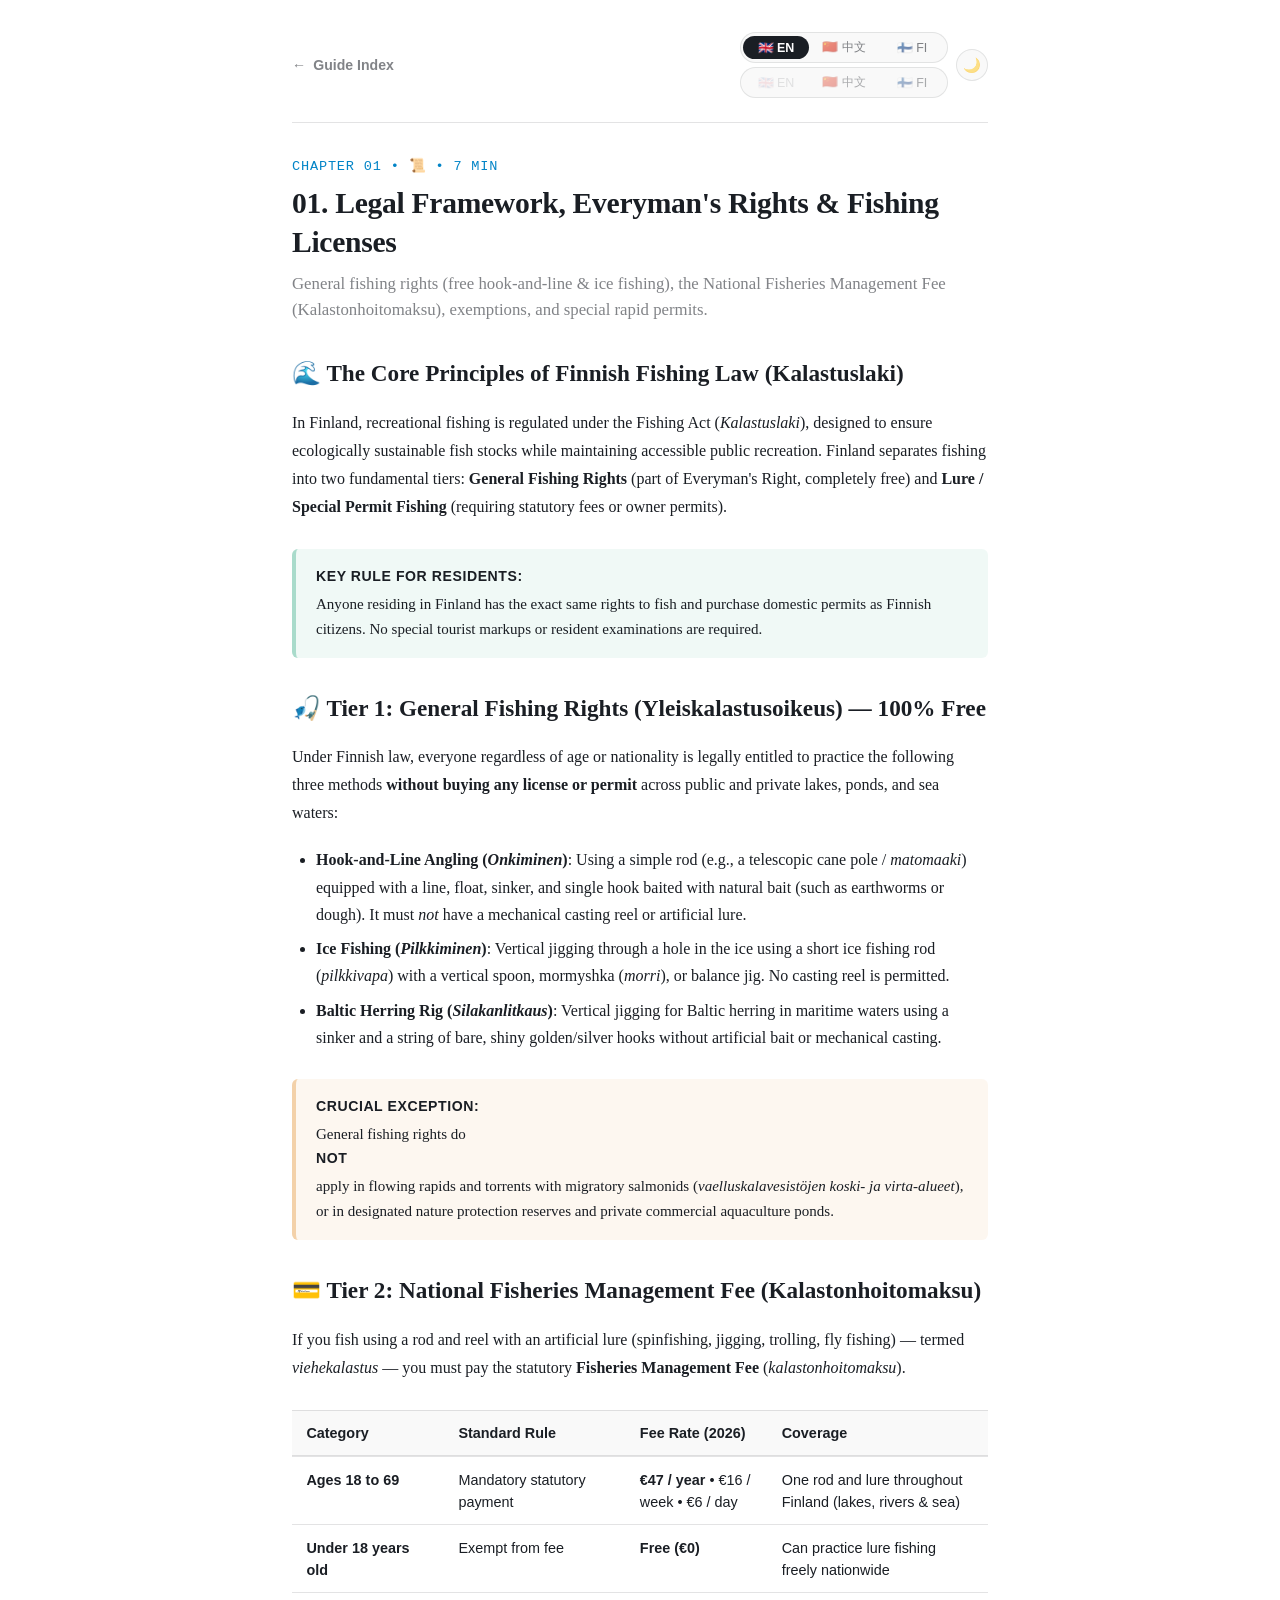
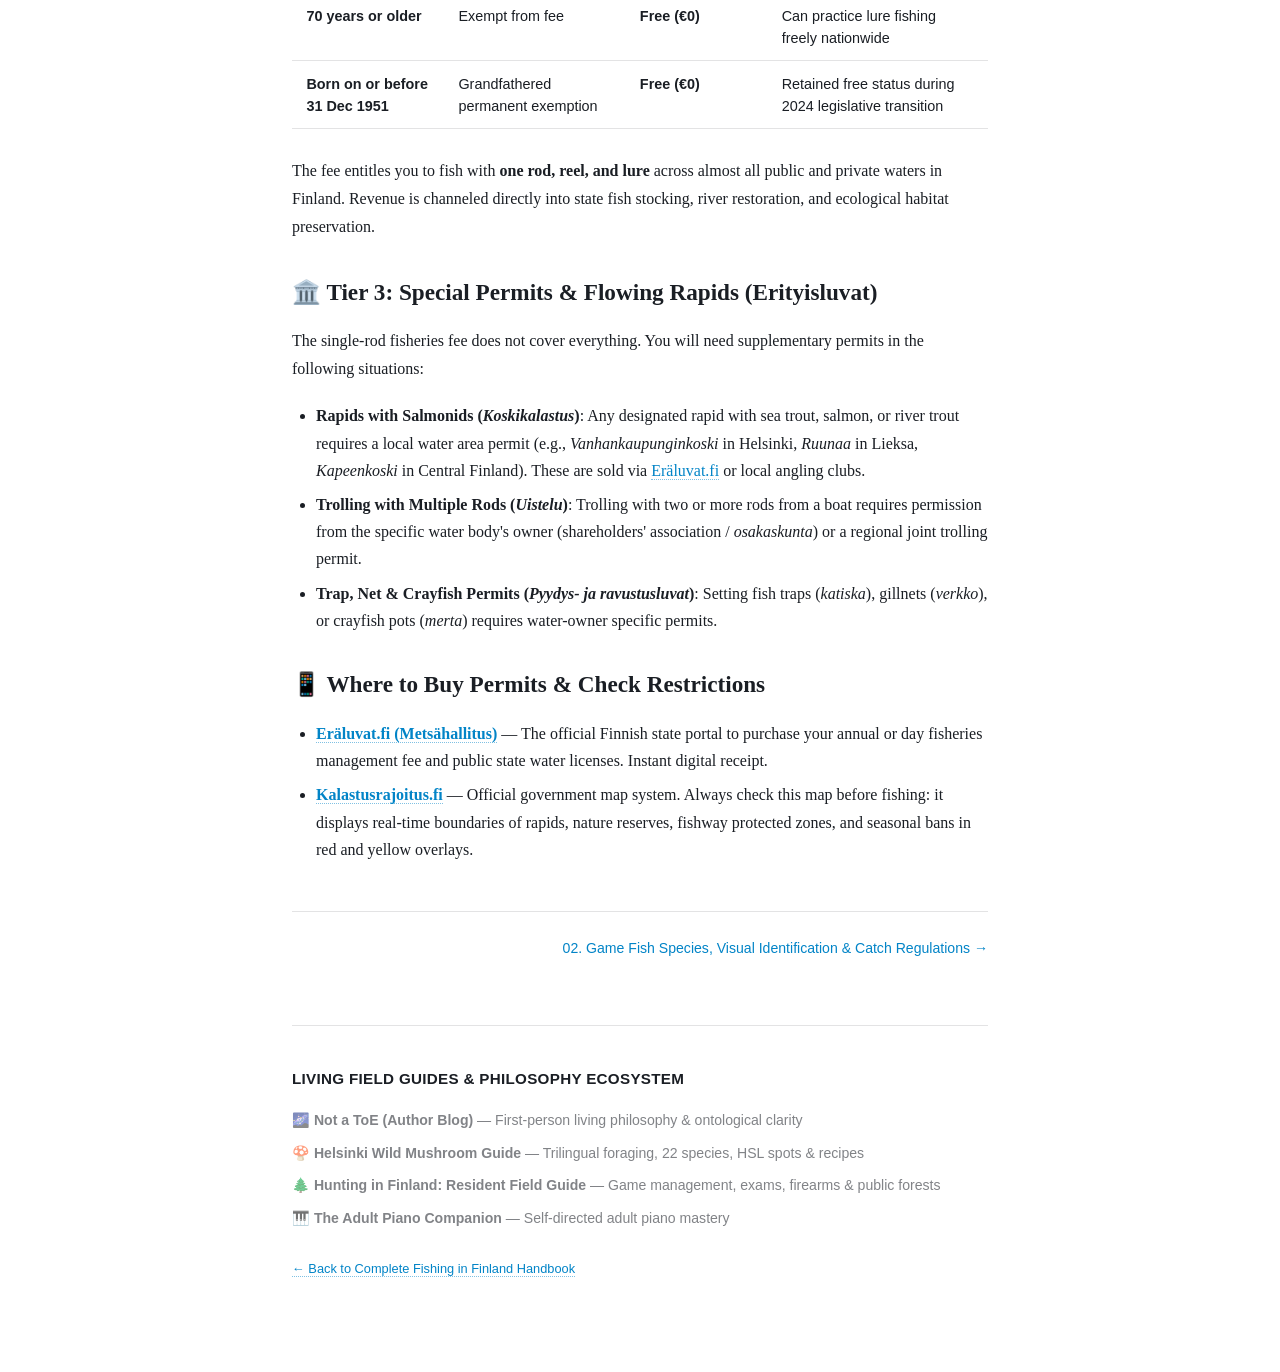
==== commit b796522a: "feat: add September autumn fishing guide and reorganize into linked chapter pages" ====
--- a/docs/01_legal_rights_and_licenses.html
+++ b/docs/01_legal_rights_and_licenses.html
@@ -128,7 +128,7 @@
     <!-- Prev / Next Navigation -->
     <nav class="doc-nav-bar" aria-label="Chapter Pagination">
       <span></span>
-      <a href="02_fish_species_and_regulations.html" class="doc-nav-link">02. 02. Game Fish Species, Visual Identification & Catch Regulations →</a>
+      <a href="02_fish_species_and_regulations.html" class="doc-nav-link">02. Game Fish Species, Visual Identification & Catch Regulations →</a>
     </nav>
 
     <!-- Footer -->
--- a/styles.css
+++ b/styles.css
@@ -812,3 +812,225 @@
   font-size: 0.82rem;
   color: var(--accent);
 }
+
+/* ==========================================================================
+   Multi-Page Chapter Directory & Seasonal Spotlight Styles
+   ========================================================================== */
+
+.seasonal-spotlight-banner {
+  background: linear-gradient(135deg, rgba(245, 158, 11, 0.09) 0%, rgba(217, 119, 6, 0.04) 100%);
+  border: 1px solid rgba(245, 158, 11, 0.35);
+  border-radius: 10px;
+  padding: 1.5rem 1.75rem;
+  margin: 2rem 0 2.5rem 0;
+  display: flex;
+  flex-direction: column;
+  gap: 0.75rem;
+  position: relative;
+  overflow: hidden;
+  transition: transform 0.15s ease, border-color 0.15s ease, box-shadow 0.15s ease;
+}
+
+.seasonal-spotlight-banner:hover {
+  transform: translateY(-2px);
+  border-color: rgba(245, 158, 11, 0.6);
+  box-shadow: 0 6px 20px rgba(245, 158, 11, 0.1);
+}
+
+.spotlight-badge {
+  display: inline-flex;
+  align-items: center;
+  gap: 0.35rem;
+  font-family: var(--font-mono);
+  font-size: 0.75rem;
+  font-weight: 700;
+  text-transform: uppercase;
+  letter-spacing: 0.05em;
+  color: #f59e0b;
+  background: rgba(245, 158, 11, 0.15);
+  padding: 3px 8px;
+  border-radius: 4px;
+  align-self: flex-start;
+}
+
+.spotlight-title {
+  font-family: var(--font-serif);
+  font-size: 1.4rem;
+  font-weight: 700;
+  line-height: 1.3;
+  margin: 0;
+  color: var(--fg);
+}
+
+.spotlight-desc {
+  font-family: var(--font-sans);
+  font-size: 0.92rem;
+  line-height: 1.6;
+  color: var(--muted);
+  margin: 0;
+}
+
+.spotlight-cta {
+  display: inline-flex;
+  align-items: center;
+  gap: 0.45rem;
+  align-self: flex-start;
+  margin-top: 0.35rem;
+  font-family: var(--font-sans);
+  font-weight: 600;
+  font-size: 0.9rem;
+  color: #f59e0b;
+  border: none;
+}
+
+.spotlight-cta:hover {
+  text-decoration: underline;
+  border: none;
+}
+
+/* Chapter Directory Grid */
+.directory-section {
+  margin: 2.5rem 0 3.5rem 0;
+}
+
+.directory-header {
+  margin-bottom: 1.5rem;
+}
+
+.directory-title {
+  font-family: var(--font-sans);
+  font-size: 1.15rem;
+  font-weight: 700;
+  letter-spacing: 0.02em;
+  text-transform: uppercase;
+  color: var(--muted);
+  margin: 0 0 0.4rem 0;
+}
+
+.directory-subtitle {
+  font-family: var(--font-sans);
+  font-size: 0.9rem;
+  color: var(--muted);
+  margin: 0;
+}
+
+.chapter-directory-grid {
+  display: grid;
+  grid-template-columns: repeat(auto-fit, minmax(320px, 1fr));
+  gap: 1.4rem;
+  margin-top: 1.25rem;
+}
+
+.chapter-card {
+  background: var(--card-bg);
+  border: 1px solid var(--card-border);
+  border-radius: 10px;
+  padding: 1.4rem 1.5rem;
+  display: flex;
+  flex-direction: column;
+  justify-content: space-between;
+  text-decoration: none;
+  color: inherit;
+  transition: transform 0.18s ease, border-color 0.18s ease, box-shadow 0.18s ease, background-color 0.18s ease;
+  position: relative;
+}
+
+.chapter-card:hover {
+  background: var(--card-hover);
+  border-color: var(--accent);
+  transform: translateY(-3px);
+  box-shadow: 0 8px 24px rgba(0, 0, 0, 0.12);
+}
+
+.chapter-card-top {
+  display: flex;
+  align-items: center;
+  justify-content: space-between;
+  margin-bottom: 0.75rem;
+}
+
+.chapter-card-num {
+  font-family: var(--font-mono);
+  font-size: 0.8rem;
+  font-weight: 700;
+  color: var(--accent);
+  letter-spacing: 0.05em;
+  text-transform: uppercase;
+}
+
+.chapter-card-time {
+  font-family: var(--font-mono);
+  font-size: 0.75rem;
+  color: var(--muted);
+}
+
+.chapter-card-title {
+  font-family: var(--font-serif);
+  font-size: 1.25rem;
+  font-weight: 700;
+  line-height: 1.35;
+  margin: 0 0 0.5rem 0;
+  color: var(--fg);
+}
+
+.chapter-card-sub {
+  font-family: var(--font-sans);
+  font-size: 0.88rem;
+  line-height: 1.55;
+  color: var(--muted);
+  margin: 0 0 1rem 0;
+  flex: 1;
+}
+
+.chapter-card-tags {
+  display: flex;
+  flex-wrap: wrap;
+  gap: 0.35rem;
+  margin-bottom: 1.2rem;
+}
+
+.chapter-card-footer {
+  display: flex;
+  align-items: center;
+  justify-content: space-between;
+  padding-top: 0.9rem;
+  border-top: 1px solid var(--rule);
+  font-family: var(--font-sans);
+  font-size: 0.84rem;
+  font-weight: 600;
+  color: var(--accent);
+}
+
+.chapter-card:hover .chapter-card-footer span:last-child {
+  transform: translateX(3px);
+}
+
+.chapter-card-footer span:last-child {
+  transition: transform 0.15s ease;
+}
+
+/* Calendar action button */
+.calendar-detail-btn {
+  display: inline-flex;
+  align-items: center;
+  gap: 0.4rem;
+  padding: 0.35rem 0.75rem;
+  background: var(--accent-soft);
+  color: var(--accent);
+  border: 1px solid var(--card-border);
+  border-radius: 6px;
+  font-size: 0.82rem;
+  font-weight: 600;
+  font-family: var(--font-sans);
+  text-decoration: none;
+  margin-top: 0.4rem;
+  transition: all 0.15s ease;
+}
+
+.calendar-detail-btn:hover {
+  background: var(--accent);
+  color: #ffffff;
+  border-color: var(--accent);
+  text-decoration: none;
+}
+
